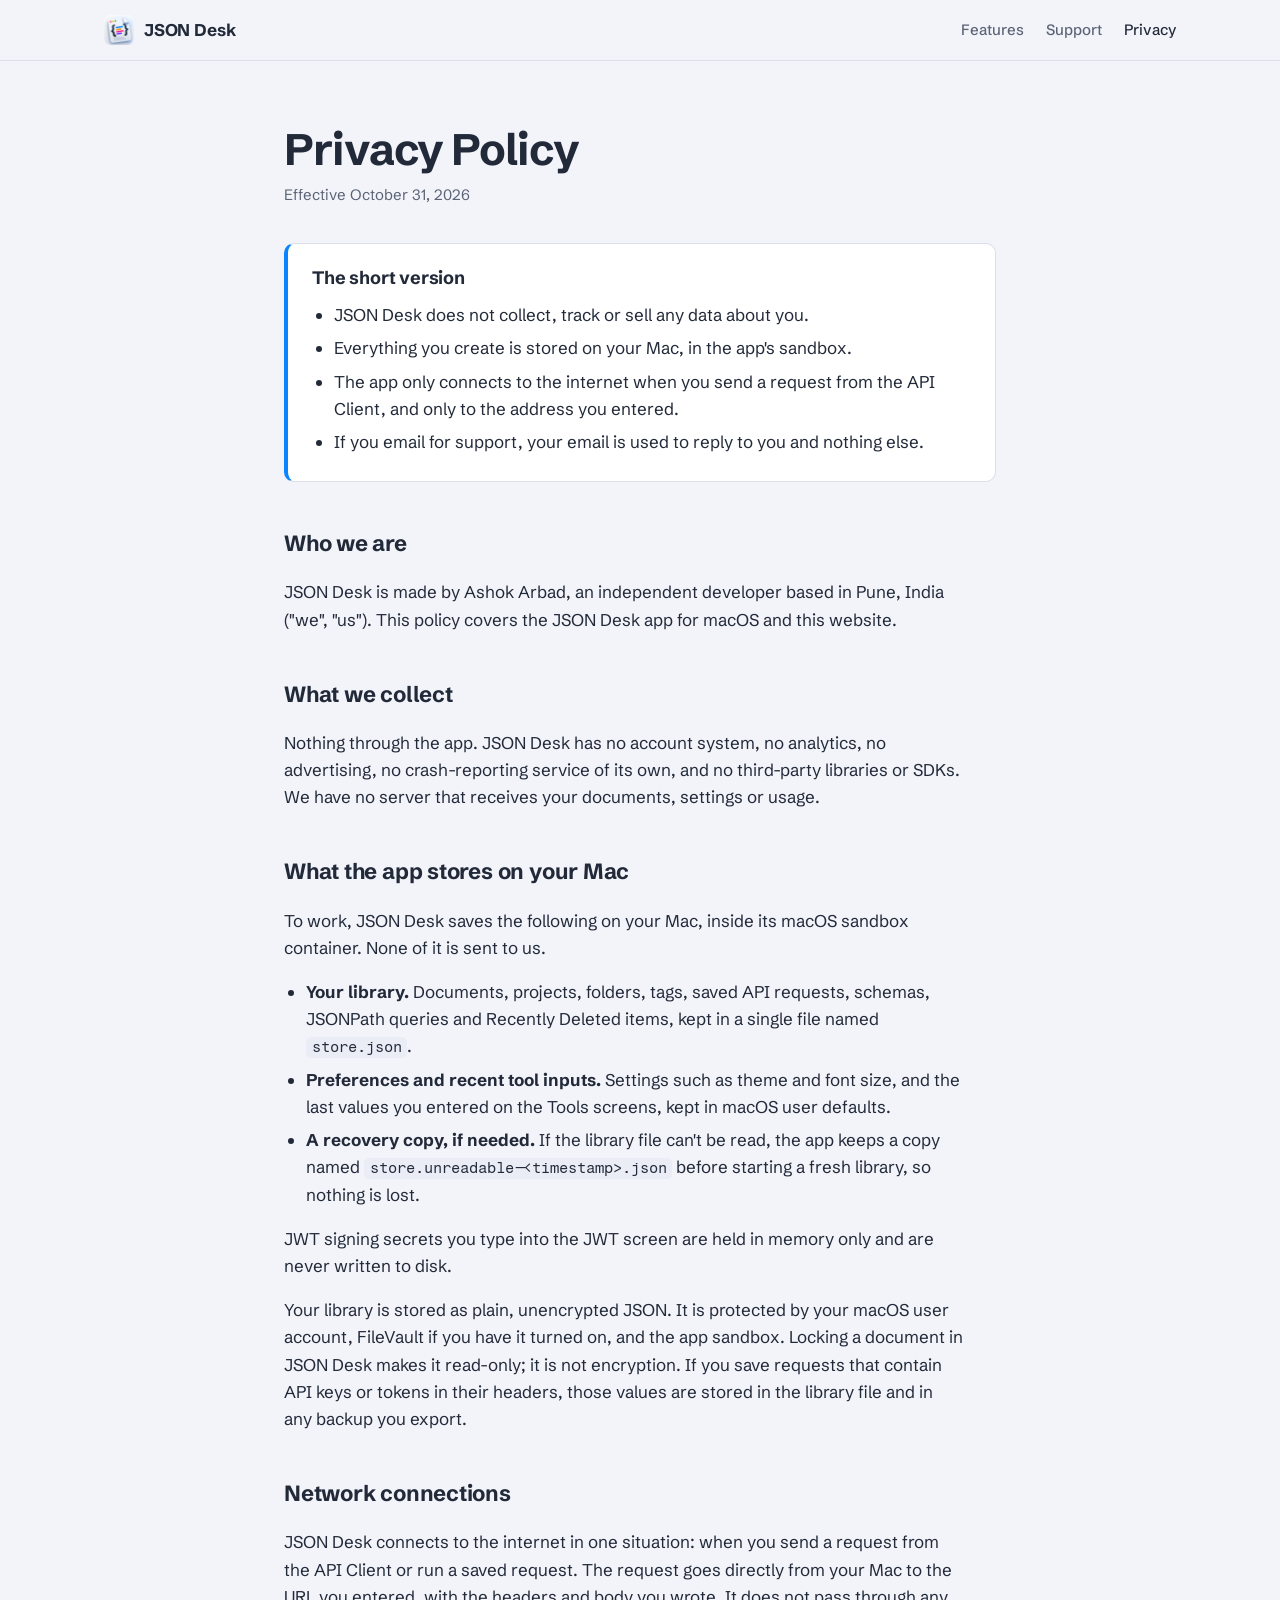
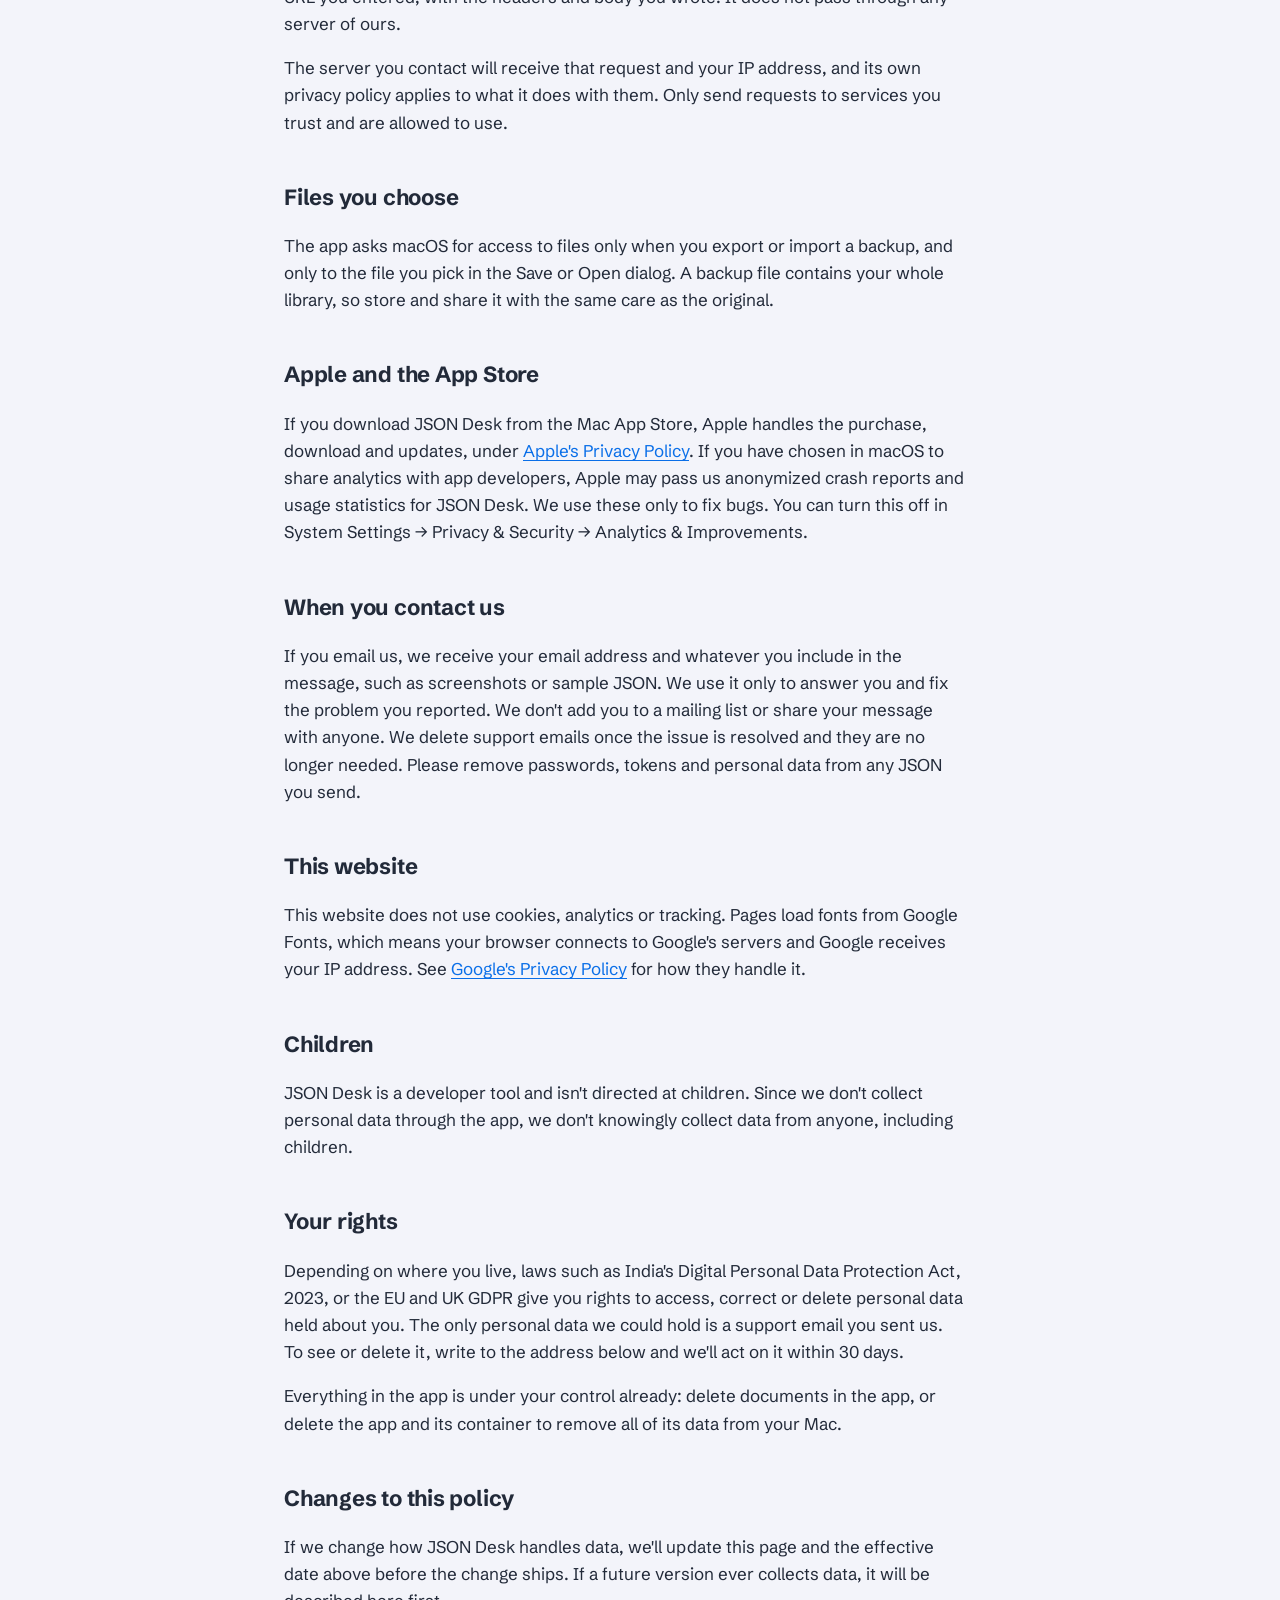
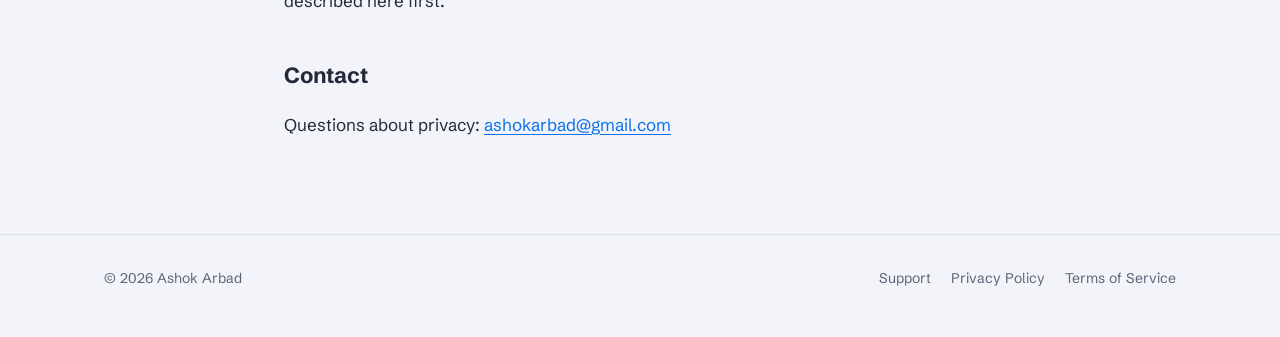
==== privacy-policy.html @ a44b6401 "urls updated" ====
<!doctype html>
<html lang="en">
<head>
  <meta charset="utf-8">
  <meta name="viewport" content="width=device-width, initial-scale=1">
  <title>Privacy Policy — JSON Desk</title>
  <meta name="description" content="How JSON Desk handles your data: no account, no analytics, everything stored locally on your Mac.">
  <link rel="canonical" href="https://ashokarbad.github.io/JSNDeskWeb/privacy-policy">
  <meta name="color-scheme" content="light dark">
  <link rel="icon" type="image/png" href="icon.png">
  <link rel="preconnect" href="https://fonts.googleapis.com">
  <link rel="preconnect" href="https://fonts.gstatic.com" crossorigin>
  <link href="https://fonts.googleapis.com/css2?family=Fragment+Mono&family=Schibsted+Grotesk:wght@400;500;600;700&display=swap" rel="stylesheet">
  <link rel="stylesheet" href="styles.css">
</head>
<body>
  <a class="skip" href="#main">Skip to content</a>

  <header class="site-header">
    <div class="wrap">
      <a class="brand" href="./"><img src="icon.png" alt="" width="30" height="30">JSON Desk</a>
      <nav class="site-nav" aria-label="Main">
        <a class="nav-optional" href="./#features">Features</a>
        <a href="support">Support</a>
        <a href="privacy-policy" aria-current="page">Privacy</a>
      </nav>
    </div>
  </header>

  <main id="main" class="doc">
    <div class="wrap">
      <h1>Privacy Policy</h1>
      <p class="meta">Effective October 31, 2026</p>

      <div class="summary">
        <h2>The short version</h2>
        <ul>
          <li>JSON Desk does not collect, track or sell any data about you.</li>
          <li>Everything you create is stored on your Mac, in the app's sandbox.</li>
          <li>The app only connects to the internet when you send a request from the API Client, and only to the address you entered.</li>
          <li>If you email for support, your email is used to reply to you and nothing else.</li>
        </ul>
      </div>

      <h2 id="who">Who we are</h2>
      <p>JSON Desk is made by Ashok Arbad, an independent developer based in Pune, India ("we", "us"). This policy covers the JSON Desk app for macOS and this website.</p>

      <h2 id="collect">What we collect</h2>
      <p>Nothing through the app. JSON Desk has no account system, no analytics, no advertising, no crash-reporting service of its own, and no third-party libraries or SDKs. We have no server that receives your documents, settings or usage.</p>

      <h2 id="local">What the app stores on your Mac</h2>
      <p>To work, JSON Desk saves the following on your Mac, inside its macOS sandbox container. None of it is sent to us.</p>
      <ul>
        <li><strong>Your library.</strong> Documents, projects, folders, tags, saved API requests, schemas, JSONPath queries and Recently Deleted items, kept in a single file named <code>store.json</code>.</li>
        <li><strong>Preferences and recent tool inputs.</strong> Settings such as theme and font size, and the last values you entered on the Tools screens, kept in macOS user defaults.</li>
        <li><strong>A recovery copy, if needed.</strong> If the library file can't be read, the app keeps a copy named <code>store.unreadable-&lt;timestamp&gt;.json</code> before starting a fresh library, so nothing is lost.</li>
      </ul>
      <p>JWT signing secrets you type into the JWT screen are held in memory only and are never written to disk.</p>
      <p>Your library is stored as plain, unencrypted JSON. It is protected by your macOS user account, FileVault if you have it turned on, and the app sandbox. Locking a document in JSON Desk makes it read-only; it is not encryption. If you save requests that contain API keys or tokens in their headers, those values are stored in the library file and in any backup you export.</p>

      <h2 id="network">Network connections</h2>
      <p>JSON Desk connects to the internet in one situation: when you send a request from the API Client or run a saved request. The request goes directly from your Mac to the URL you entered, with the headers and body you wrote. It does not pass through any server of ours.</p>
      <p>The server you contact will receive that request and your IP address, and its own privacy policy applies to what it does with them. Only send requests to services you trust and are allowed to use.</p>

      <h2 id="files">Files you choose</h2>
      <p>The app asks macOS for access to files only when you export or import a backup, and only to the file you pick in the Save or Open dialog. A backup file contains your whole library, so store and share it with the same care as the original.</p>

      <h2 id="apple">Apple and the App Store</h2>
      <p>If you download JSON Desk from the Mac App Store, Apple handles the purchase, download and updates, under <a href="https://www.apple.com/legal/privacy/">Apple's Privacy Policy</a>. If you have chosen in macOS to share analytics with app developers, Apple may pass us anonymized crash reports and usage statistics for JSON Desk. We use these only to fix bugs. You can turn this off in System Settings → Privacy &amp; Security → Analytics &amp; Improvements.</p>

      <h2 id="support">When you contact us</h2>
      <p>If you email us, we receive your email address and whatever you include in the message, such as screenshots or sample JSON. We use it only to answer you and fix the problem you reported. We don't add you to a mailing list or share your message with anyone. We delete support emails once the issue is resolved and they are no longer needed. Please remove passwords, tokens and personal data from any JSON you send.</p>

      <h2 id="website">This website</h2>
      <p>This website does not use cookies, analytics or tracking. Pages load fonts from Google Fonts, which means your browser connects to Google's servers and Google receives your IP address. See <a href="https://policies.google.com/privacy">Google's Privacy Policy</a> for how they handle it.</p>

      <h2 id="children">Children</h2>
      <p>JSON Desk is a developer tool and isn't directed at children. Since we don't collect personal data through the app, we don't knowingly collect data from anyone, including children.</p>

      <h2 id="rights">Your rights</h2>
      <p>Depending on where you live, laws such as India's Digital Personal Data Protection Act, 2023, or the EU and UK GDPR give you rights to access, correct or delete personal data held about you. The only personal data we could hold is a support email you sent us. To see or delete it, write to the address below and we'll act on it within 30 days.</p>
      <p>Everything in the app is under your control already: delete documents in the app, or delete the app and its container to remove all of its data from your Mac.</p>

      <h2 id="changes">Changes to this policy</h2>
      <p>If we change how JSON Desk handles data, we'll update this page and the effective date above before the change ships. If a future version ever collects data, it will be described here first.</p>

      <h2 id="contact">Contact</h2>
      <p>Questions about privacy: <a href="mailto:ashokarbad@gmail.com?subject=JSON%20Desk%20privacy">ashokarbad@gmail.com</a></p>
    </div>
  </main>

  <footer class="site-footer">
    <div class="wrap">
      <span>© 2026 Ashok Arbad</span>
      <nav aria-label="Footer">
        <a href="support">Support</a>
        <a href="privacy-policy">Privacy Policy</a>
        <a href="terms-of-service">Terms of Service</a>
      </nav>
    </div>
  </footer>
</body>
</html>
---- styles.css ----
/* JSON Desk — shared site styles
   Palette is lifted from the app icon: slate braces, cool lavender tile,
   and the four syntax bars (blue, orange, pink, purple). */

:root {
  --bg: #F3F4FA;
  --surface: #FFFFFF;
  --surface-2: #EAEDF6;
  --ink: #222A39;
  --muted: #5B6476;
  --line: #DADFEA;
  --accent: #0A6FE8;
  --accent-ink: #FFFFFF;
  --glow: rgba(56, 96, 230, 0.22);

  /* the icon's four bars */
  --bar-blue: #0A84FF;
  --bar-orange: #FF9F0A;
  --bar-pink: #FF2D78;
  --bar-purple: #8E3BF5;

  /* syntax colours, darkened for contrast on white */
  --c-key: #0A62CC;
  --c-str: #C81C5F;
  --c-num: #A65600;
  --c-lit: #6E2FD6;
  --c-punct: #6B7385;

  --font-text: "Schibsted Grotesk", system-ui, -apple-system, "Segoe UI", sans-serif;
  --font-code: "Fragment Mono", ui-monospace, "SF Mono", Menlo, monospace;

  --radius-window: 14px;
  --radius-control: 8px;
  --gutter: 24px;
  --max: 1120px;
}

@media (prefers-color-scheme: dark) {
  :root {
    --bg: #11141B;
    --surface: #191D27;
    --surface-2: #232837;
    --ink: #E7EAF2;
    --muted: #9BA4B6;
    --line: #2D3344;
    --accent: #4C9DFF;
    --accent-ink: #0B1020;
    --glow: rgba(76, 140, 255, 0.18);

    --c-key: #6CB2FF;
    --c-str: #FF7AAE;
    --c-num: #FFB547;
    --c-lit: #BC97FF;
    --c-punct: #8A93A6;
  }
}

*, *::before, *::after { box-sizing: border-box; }

html { -webkit-text-size-adjust: 100%; }

body {
  margin: 0;
  background: var(--bg);
  color: var(--ink);
  font-family: var(--font-text);
  font-size: 17px;
  line-height: 1.6;
  -webkit-font-smoothing: antialiased;
}

img { max-width: 100%; display: block; }

a { color: var(--accent); text-underline-offset: 3px; }
a:hover { text-decoration-thickness: 2px; }

:focus-visible {
  outline: 3px solid var(--accent);
  outline-offset: 3px;
  border-radius: 4px;
}

code, kbd {
  font-family: var(--font-code);
  font-size: 0.86em;
  background: var(--surface-2);
  border-radius: 5px;
  padding: 0.1em 0.38em;
  overflow-wrap: anywhere;
}

kbd { border: 1px solid var(--line); border-bottom-width: 2px; }

.skip {
  position: absolute; left: -999px; top: 8px;
  background: var(--surface); padding: 8px 12px; border-radius: 6px; z-index: 10;
}
.skip:focus { left: 8px; }

.wrap {
  max-width: var(--max);
  margin: 0 auto;
  padding: 0 var(--gutter);
}

/* ---------- header ---------- */

.site-header {
  border-bottom: 1px solid var(--line);
  background: color-mix(in srgb, var(--bg) 88%, transparent);
  backdrop-filter: saturate(160%) blur(12px);
  -webkit-backdrop-filter: saturate(160%) blur(12px);
  position: sticky; top: 0; z-index: 5;
}

.site-header .wrap {
  display: flex; align-items: center; justify-content: space-between;
  gap: 16px; min-height: 60px;
}

.brand {
  display: flex; align-items: center; gap: 10px;
  color: var(--ink); text-decoration: none;
  font-weight: 700; font-size: 17px; letter-spacing: -0.01em;
}
.brand img { width: 30px; height: 30px; }

.site-nav { display: flex; gap: 22px; flex-wrap: wrap; }
.site-nav a {
  color: var(--muted); text-decoration: none; font-size: 15px; font-weight: 500;
}
.site-nav a:hover, .site-nav a[aria-current="page"] { color: var(--ink); }

/* ---------- buttons ---------- */

.btn {
  display: inline-flex; align-items: center; justify-content: center; gap: 8px;
  min-height: 44px; padding: 0 20px;
  border-radius: var(--radius-control);
  font: 600 15px/1 var(--font-text);
  text-decoration: none;
  border: 1px solid transparent;
}
.btn-primary { background: var(--accent); color: var(--accent-ink); }
.btn-primary:hover { filter: brightness(1.08); }
.btn-quiet { color: var(--ink); border-color: var(--line); background: var(--surface); }
.btn-quiet:hover { border-color: var(--muted); }

/* ---------- footer ---------- */

.site-footer {
  border-top: 1px solid var(--line);
  margin-top: 96px;
  padding: 32px 0 48px;
  color: var(--muted);
  font-size: 14px;
}
.site-footer .wrap {
  display: flex; flex-wrap: wrap; gap: 16px 32px;
  justify-content: space-between; align-items: center;
}
.site-footer nav { display: flex; flex-wrap: wrap; gap: 20px; }
.site-footer a { color: var(--muted); text-decoration: none; }
.site-footer a:hover { color: var(--ink); }

/* ---------- home: hero ---------- */

.hero { padding: 72px 0 40px; }

.hero .wrap {
  display: grid; gap: 48px; align-items: center;
}
@media (min-width: 960px) {
  .hero .wrap { grid-template-columns: 0.9fr 1.1fr; }
}

.hero-icon { width: 88px; height: 88px; margin: 0 0 24px; }

.hero h1 {
  font-size: clamp(36px, 5.2vw, 56px);
  line-height: 1.05;
  letter-spacing: -0.03em;
  font-weight: 700;
  margin: 0 0 20px;
  max-width: 14ch;
}

.hero p.lede {
  font-size: 19px; color: var(--muted); margin: 0 0 32px; max-width: 42ch;
}

.hero-actions { display: flex; flex-wrap: wrap; gap: 12px; align-items: center; }
.hero-req { font-size: 14px; color: var(--muted); margin: 18px 0 0; }

/* ---------- home: app window mock ---------- */

.window {
  background: var(--surface);
  border-radius: var(--radius-window);
  box-shadow:
    0 0 0 1px var(--line),
    0 2px 6px rgba(20, 30, 60, 0.06),
    0 40px 80px -30px var(--glow);
  overflow: hidden;
  min-width: 0;
}

.window-bar {
  display: flex; align-items: center; gap: 14px;
  padding: 12px 14px;
  border-bottom: 1px solid var(--line);
  background: var(--surface-2);
}
.lights { display: flex; gap: 8px; flex: none; }
.lights span { width: 12px; height: 12px; border-radius: 50%; }
.lights span:nth-child(1) { background: #FF5F57; }
.lights span:nth-child(2) { background: #FEBC2E; }
.lights span:nth-child(3) { background: #28C840; }
.window-title { font-size: 13px; font-weight: 600; color: var(--muted); flex: 1; }

.segmented {
  display: inline-flex; padding: 2px; gap: 2px;
  background: var(--bg); border: 1px solid var(--line); border-radius: 7px;
}
.segmented button {
  font: 500 12px/1 var(--font-text);
  color: var(--muted); background: none; border: 0;
  padding: 6px 10px; border-radius: 5px; cursor: pointer;
}
.segmented button[aria-pressed="true"] {
  background: var(--surface); color: var(--ink);
  box-shadow: 0 1px 2px rgba(0,0,0,.12);
}

.window-body { display: grid; grid-template-columns: 1fr; }
@media (min-width: 560px) {
  .window-body { grid-template-columns: 148px 1fr; }
}

.mock-sidebar {
  display: none;
  padding: 14px 10px;
  border-right: 1px solid var(--line);
  font-size: 13px;
}
@media (min-width: 560px) { .mock-sidebar { display: block; } }
.mock-sidebar p { margin: 0 0 6px 8px; font-size: 11px; font-weight: 600; color: var(--muted); }
.mock-sidebar ul { list-style: none; margin: 0 0 14px; padding: 0; }
.mock-sidebar li { padding: 5px 8px; border-radius: 6px; color: var(--ink); }
.mock-sidebar li.on { background: color-mix(in srgb, var(--accent) 16%, transparent); font-weight: 600; }

.mock-editor { min-width: 0; display: flex; flex-direction: column; }

.code {
  margin: 0;
  padding: 18px 20px;
  font-family: var(--font-code);
  font-size: 13px;
  line-height: 1.7;
  color: var(--c-punct);
  min-height: 330px;
  white-space: pre-wrap;
  overflow-wrap: anywhere;
  counter-reset: ln;
}
.code .t-key { color: var(--c-key); }
.code .t-str { color: var(--c-str); }
.code .t-num { color: var(--c-num); }
.code .t-lit { color: var(--c-lit); }

.code .line { display: block; opacity: 1; transform: none; }
.code.is-animating .line {
  opacity: 0; transform: translateY(4px);
  animation: line-in 0.32s ease-out forwards;
}
@keyframes line-in { to { opacity: 1; transform: none; } }

.statusbar {
  display: flex; justify-content: space-between; gap: 12px;
  border-top: 1px solid var(--line);
  padding: 7px 14px;
  font-size: 12px; color: var(--muted);
}
.statusbar .ok::before {
  content: ""; display: inline-block; width: 7px; height: 7px; border-radius: 50%;
  background: #28C840; margin-right: 6px; vertical-align: 1px;
}

/* ---------- home: sections ---------- */

.section { padding: 72px 0 0; }

.section h2 {
  font-size: clamp(26px, 3.4vw, 34px);
  letter-spacing: -0.02em;
  line-height: 1.15;
  margin: 0 0 12px;
}
.section .intro { color: var(--muted); max-width: 56ch; margin: 0 0 40px; }

/* the sidebar groups, each keyed to one of the icon's bars */
.group {
  display: grid; gap: 16px 40px;
  padding: 28px 0;
  border-top: 1px solid var(--line);
}
@media (min-width: 820px) {
  .group { grid-template-columns: 220px 1fr; }
}

.group-name { display: flex; align-items: center; gap: 12px; margin: 0; font-size: 19px; }
.group-name::before {
  content: ""; width: 30px; height: 8px; border-radius: 99px; flex: none;
  background: var(--bar);
}
.group.workspace { --bar: var(--bar-blue); }
.group.library   { --bar: var(--bar-orange); }
.group.tools     { --bar: var(--bar-pink); }
.group.settings  { --bar: var(--bar-purple); }

.group dl {
  margin: 0; display: grid; gap: 18px 36px;
}
@media (min-width: 640px) { .group dl { grid-template-columns: 1fr 1fr; } }
.group dt { font-weight: 600; }
.group dd { margin: 2px 0 0; color: var(--muted); font-size: 16px; }

.local {
  display: grid; gap: 40px;
  background: var(--surface);
  border: 1px solid var(--line);
  border-radius: var(--radius-window);
  padding: 40px;
}
@media (min-width: 880px) { .local { grid-template-columns: 1fr 1fr; } }
@media (max-width: 520px) { .local { padding: 28px 20px; } }
.local h2 { margin-bottom: 16px; }
.local ul { margin: 0; padding: 0; list-style: none; display: grid; gap: 18px; }
.local li strong { display: block; }
.local li span { color: var(--muted); font-size: 16px; }

.shortcuts { display: flex; flex-wrap: wrap; gap: 12px 32px; color: var(--muted); font-size: 16px; }

/* ---------- document pages (legal, support) ---------- */

.doc { padding: 64px 0 0; }
.doc .wrap { max-width: 760px; }

.doc h1 {
  font-size: clamp(32px, 4.4vw, 44px);
  letter-spacing: -0.025em; line-height: 1.1;
  margin: 0 0 10px;
}
.doc .meta { color: var(--muted); font-size: 15px; margin: 0 0 36px; }

.doc h2 {
  font-size: 22px; letter-spacing: -0.01em;
  margin: 44px 0 10px; scroll-margin-top: 80px;
}
.doc h3 { font-size: 17px; margin: 24px 0 6px; }
.doc p, .doc li { max-width: 68ch; }
.doc ul { padding-left: 22px; }
.doc li { margin: 6px 0; }

.summary {
  background: var(--surface);
  border: 1px solid var(--line);
  border-left: 4px solid var(--bar-blue);
  border-radius: 10px;
  padding: 20px 24px;
  margin: 0 0 8px;
}
.summary h2 { margin: 0 0 8px; font-size: 18px; }
.summary ul { margin: 0; }

.toc { margin: 0 0 8px; padding: 0; list-style: none; display: flex; flex-wrap: wrap; gap: 8px 18px; font-size: 15px; }

/* support */
.contact {
  display: grid; gap: 24px;
  background: var(--surface);
  border: 1px solid var(--line);
  border-radius: var(--radius-window);
  padding: 28px;
  margin-bottom: 16px;
}
@media (min-width: 640px) { .contact { grid-template-columns: 1fr auto; align-items: center; } }
.contact h2 { margin: 0 0 6px; font-size: 20px; }
.contact p { margin: 0; color: var(--muted); }

details {
  border-bottom: 1px solid var(--line);
  padding: 4px 0;
}
details:first-of-type { border-top: 1px solid var(--line); }
summary {
  cursor: pointer; list-style: none;
  padding: 14px 32px 14px 0; position: relative;
  font-weight: 600;
}
summary::-webkit-details-marker { display: none; }
summary::after {
  content: "+"; position: absolute; right: 4px; top: 10px;
  font-size: 22px; font-weight: 400; color: var(--muted);
}
details[open] summary::after { content: "–"; }
details > div { padding: 0 0 16px; }
details > div p:first-child { margin-top: 0; }

@media (max-width: 600px) {
  :root { --gutter: 16px; }
  body { font-size: 16px; }
  .hero { padding-top: 44px; }
  .site-nav { gap: 14px; }
  .site-nav .nav-optional { display: none; }
}

@media (prefers-reduced-motion: reduce) {
  .code.is-animating .line { animation: none; opacity: 1; transform: none; }
}
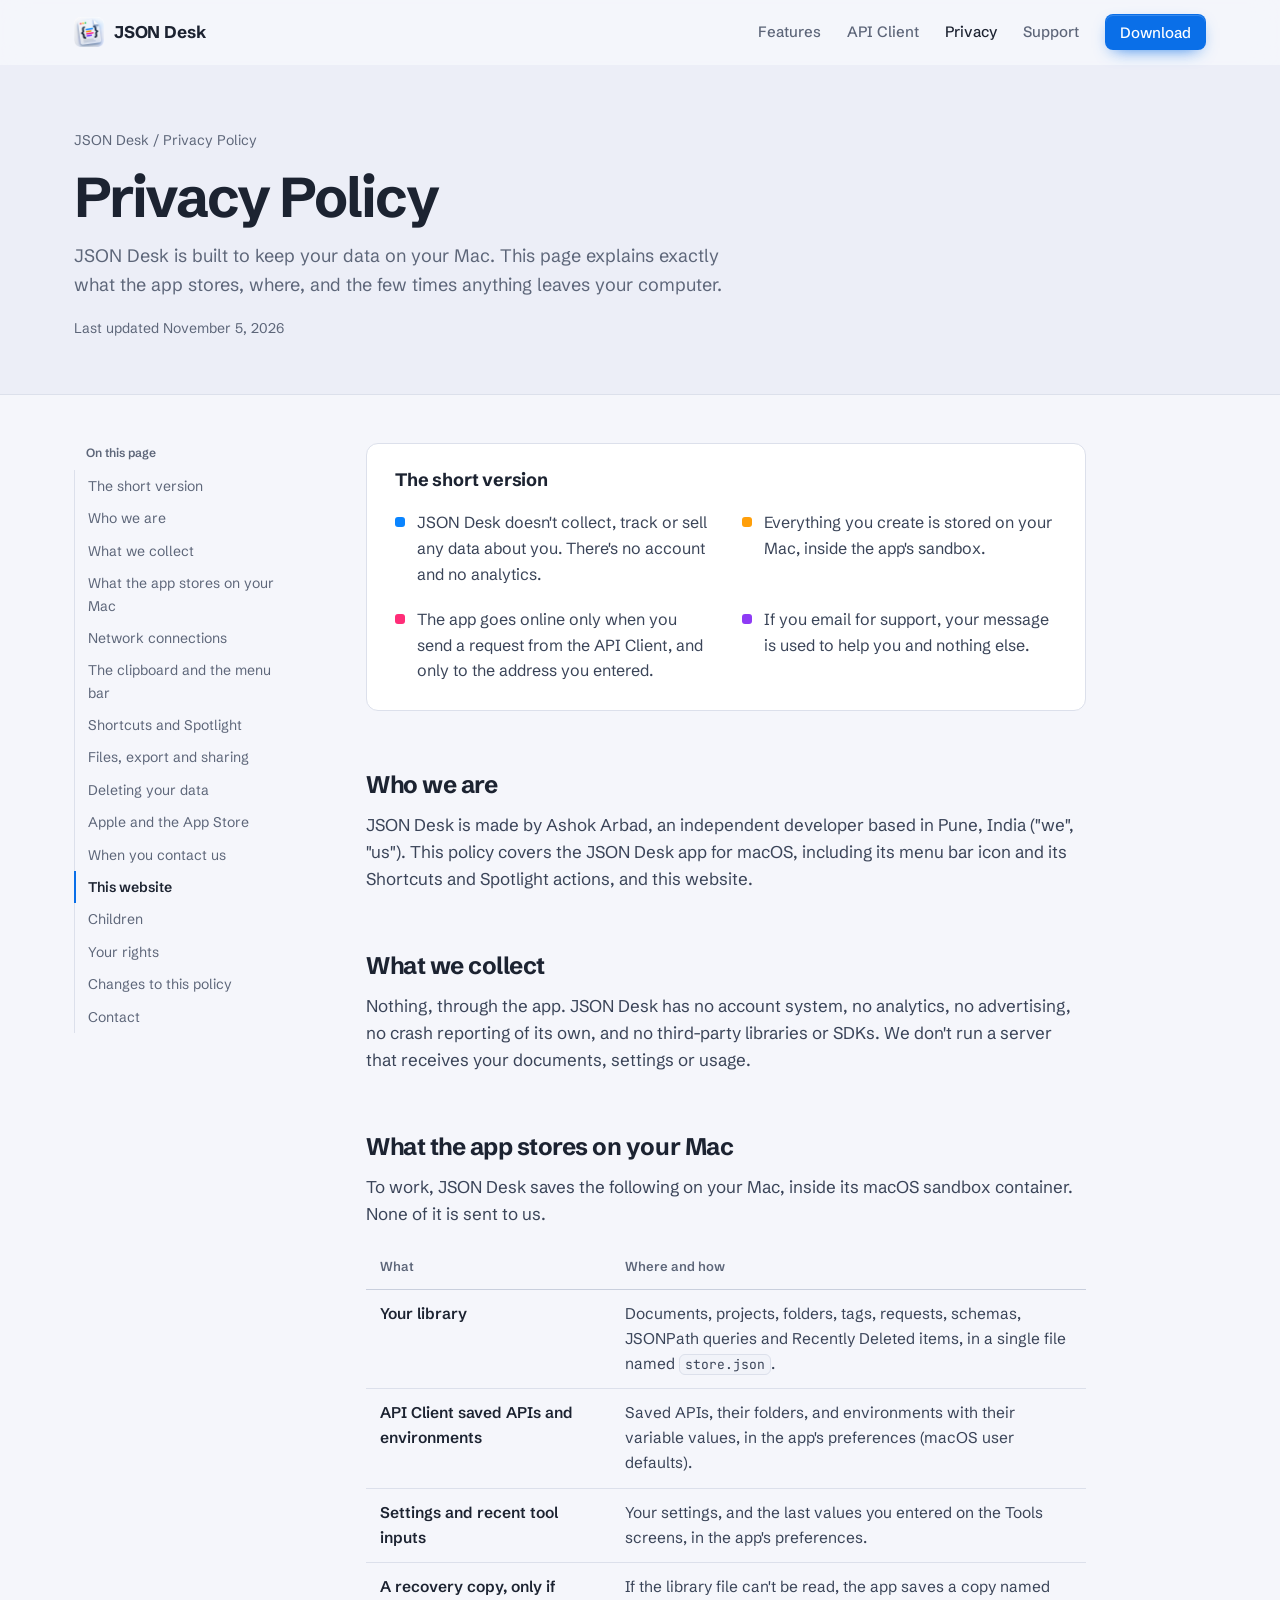
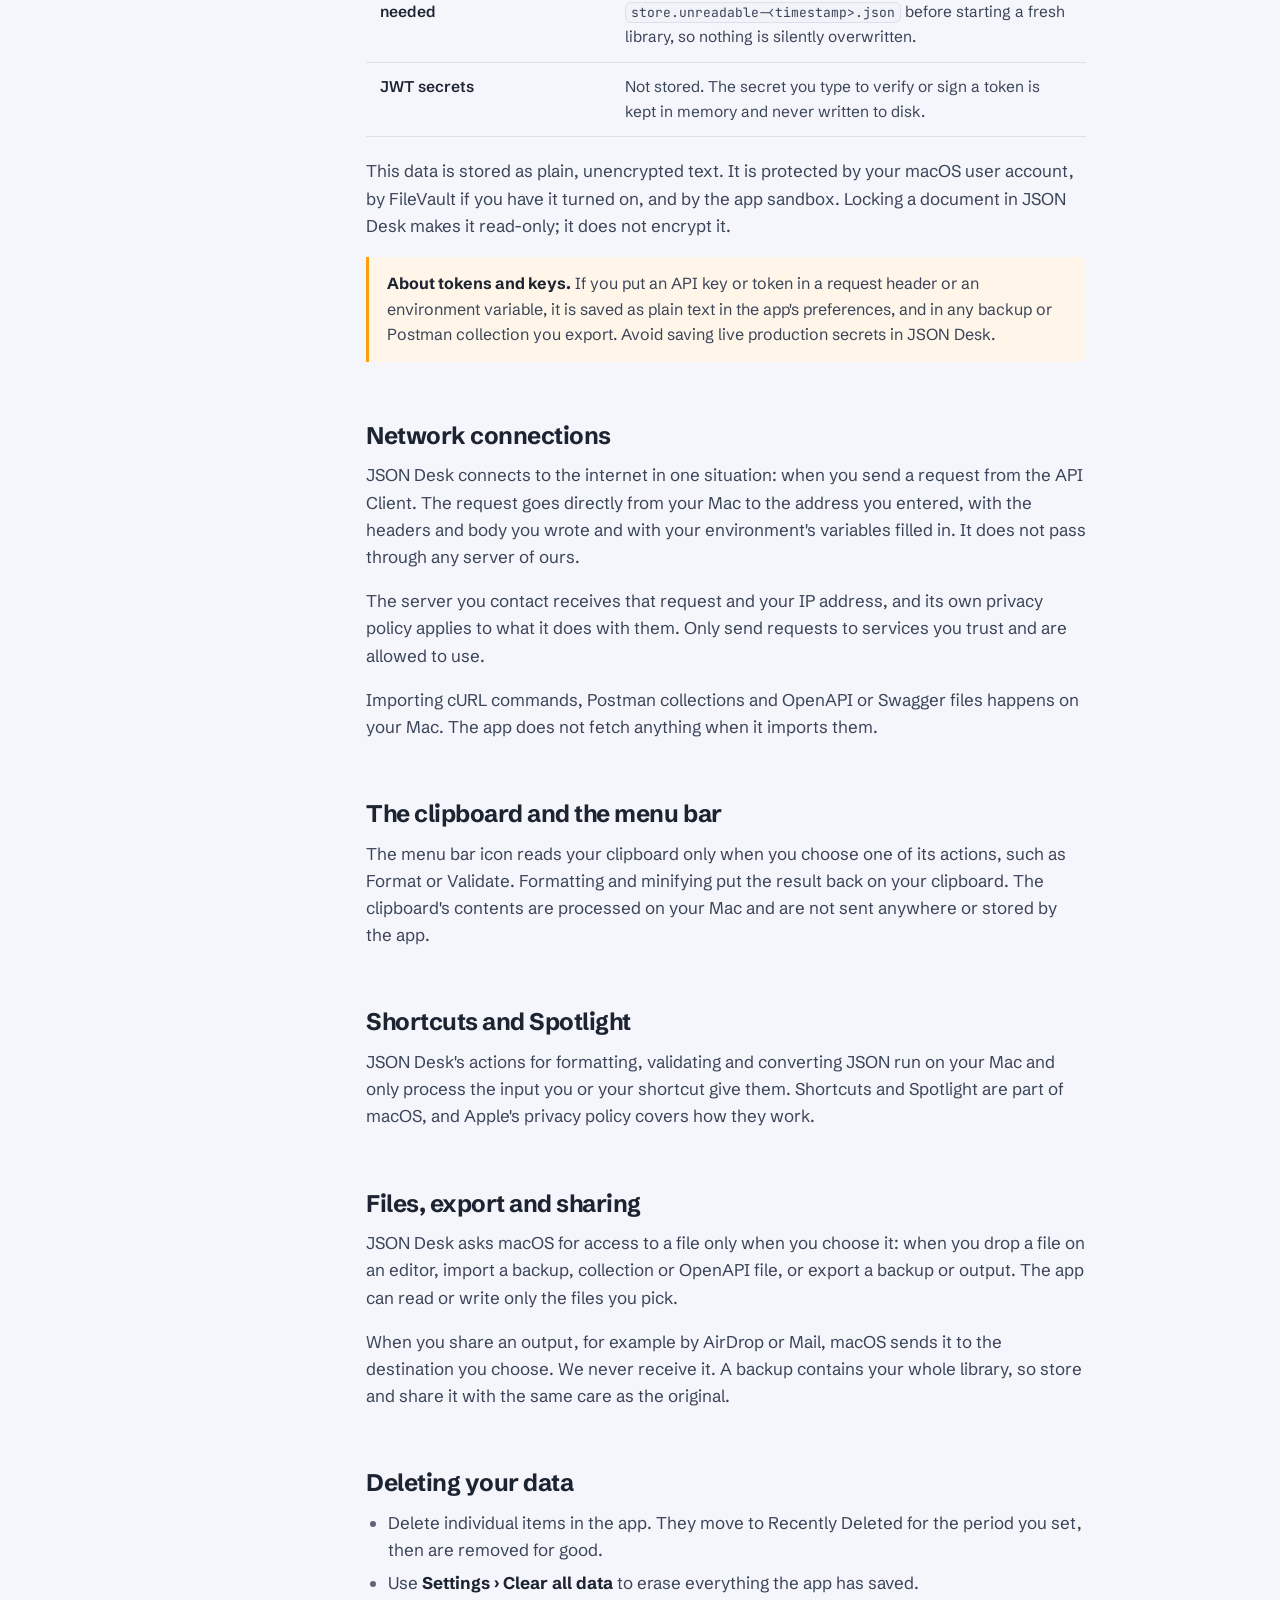
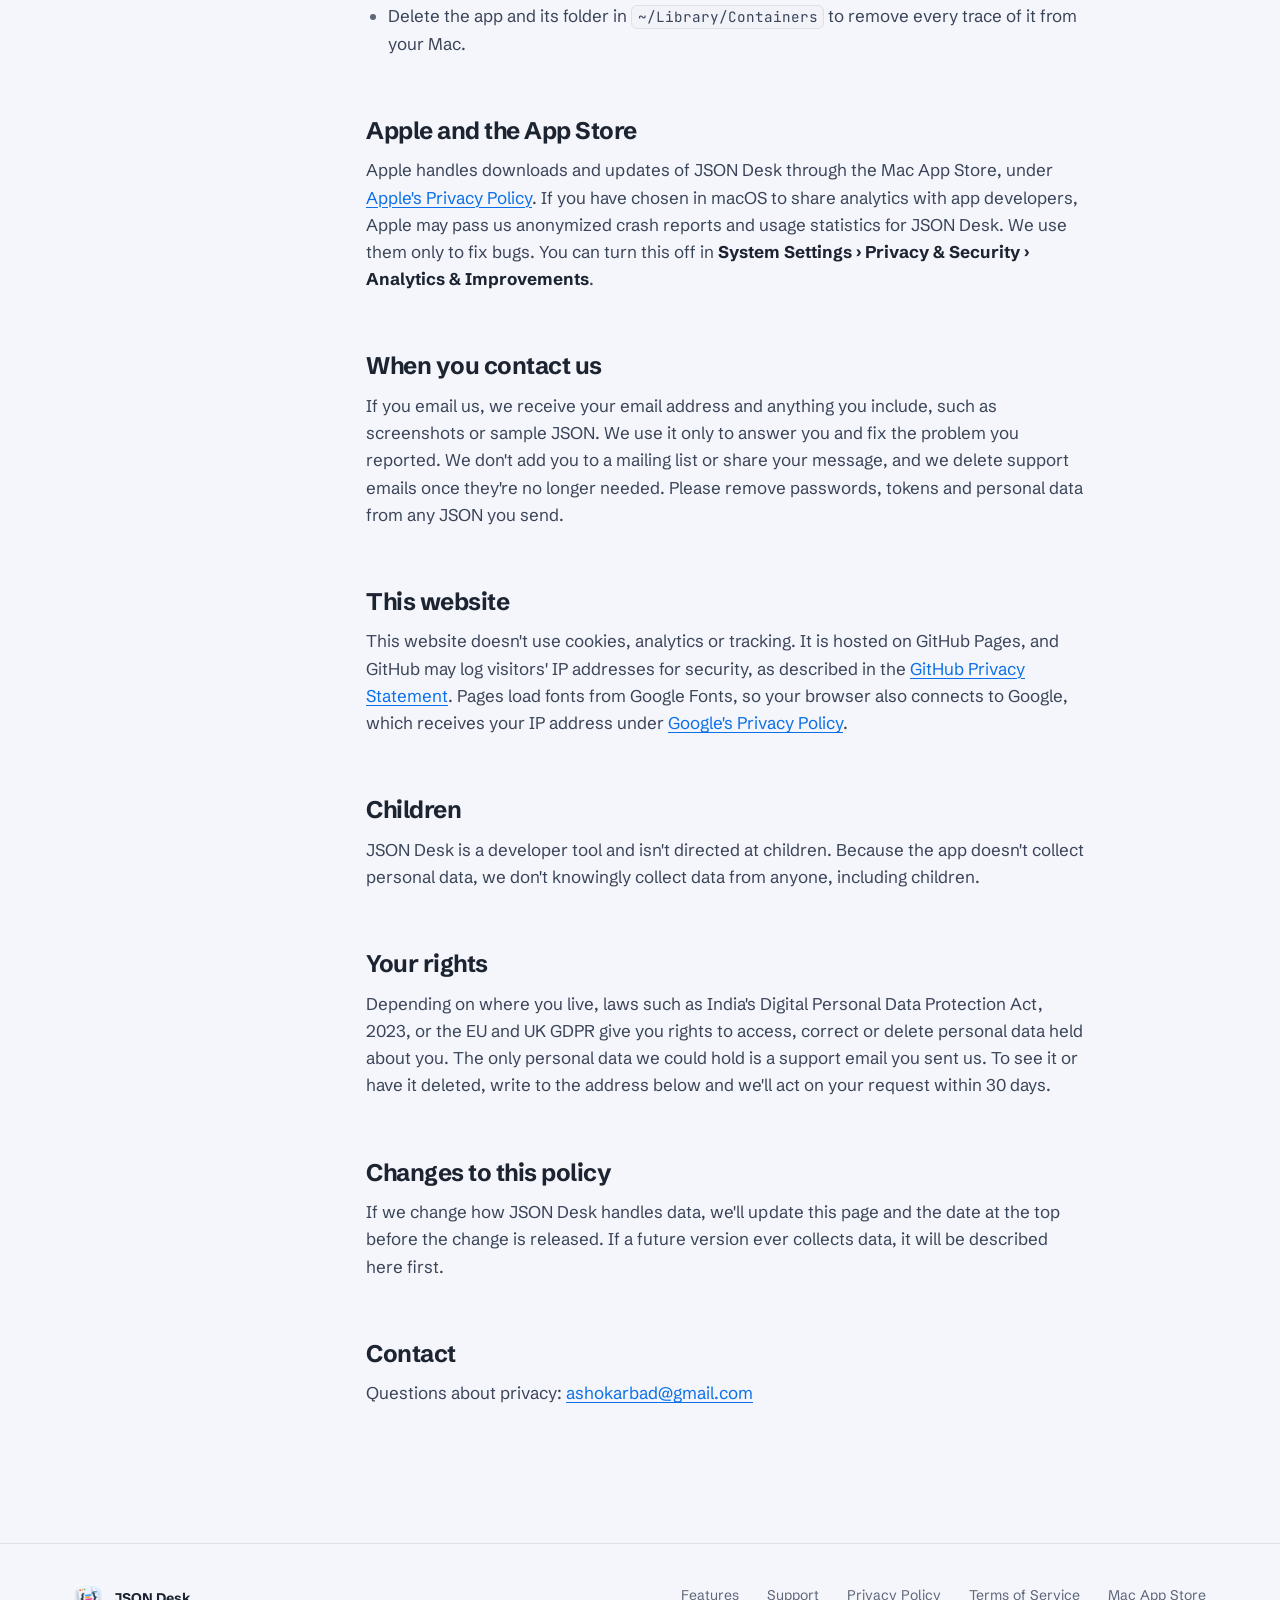
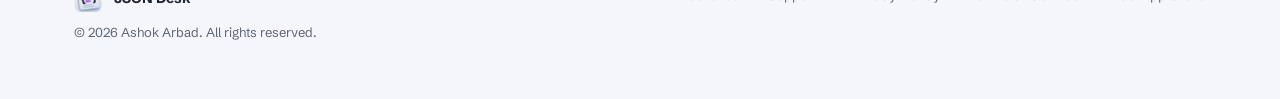
==== commit 62805602: "pages updated" ====
--- a/privacy-policy.html
+++ b/privacy-policy.html
@@ -3,14 +3,21 @@
 <head>
   <meta charset="utf-8">
   <meta name="viewport" content="width=device-width, initial-scale=1">
-  <title>Privacy Policy — JSON Desk</title>
-  <meta name="description" content="How JSON Desk handles your data: no account, no analytics, everything stored locally on your Mac.">
+  <title>Privacy Policy | JSON Desk</title>
+  <meta name="description" content="How JSON Desk handles your data. No account, no analytics, and everything you create stays on your Mac.">
   <link rel="canonical" href="https://ashokarbad.github.io/JSNDeskWeb/privacy-policy">
   <meta name="color-scheme" content="light dark">
+  <meta name="theme-color" content="#ECEEF7" media="(prefers-color-scheme: light)">
+  <meta name="theme-color" content="#121621" media="(prefers-color-scheme: dark)">
+  <meta property="og:title" content="Privacy Policy | JSON Desk">
+  <meta property="og:description" content="How JSON Desk handles your data. No account, no analytics, and everything you create stays on your Mac.">
+  <meta property="og:url" content="https://ashokarbad.github.io/JSNDeskWeb/privacy-policy">
+  <meta property="og:image" content="https://ashokarbad.github.io/JSNDeskWeb/icon.png">
   <link rel="icon" type="image/png" href="icon.png">
+  <link rel="apple-touch-icon" href="icon.png">
   <link rel="preconnect" href="https://fonts.googleapis.com">
   <link rel="preconnect" href="https://fonts.gstatic.com" crossorigin>
-  <link href="https://fonts.googleapis.com/css2?family=Fragment+Mono&family=Schibsted+Grotesk:wght@400;500;600;700&display=swap" rel="stylesheet">
+  <link href="https://fonts.googleapis.com/css2?family=JetBrains+Mono:wght@400;500;700&family=Schibsted+Grotesk:wght@400;500;600;700&display=swap" rel="stylesheet">
   <link rel="stylesheet" href="styles.css">
 </head>
 <body>
@@ -20,84 +27,141 @@
     <div class="wrap">
       <a class="brand" href="./"><img src="icon.png" alt="" width="30" height="30">JSON Desk</a>
       <nav class="site-nav" aria-label="Main">
-        <a class="nav-optional" href="./#features">Features</a>
+        <a class="nav-wide" href="./#features">Features</a>
+        <a class="nav-wide" href="./#api-client">API Client</a>
+        <a href="privacy-policy" aria-current="page">Privacy</a>
         <a href="support">Support</a>
-        <a href="privacy-policy" aria-current="page">Privacy</a>
+        <a class="btn btn-primary btn-sm nav-wide" href="https://apps.apple.com/app/id6827042635">Download</a>
       </nav>
     </div>
   </header>
 
-  <main id="main" class="doc">
-    <div class="wrap">
-      <h1>Privacy Policy</h1>
-      <p class="meta">Effective October 31, 2026</p>
+  <main id="main">
+    <div class="doc-hero">
+      <div class="wrap">
+        <p class="crumb"><a href="./">JSON Desk</a> / Privacy Policy</p>
+        <h1>Privacy Policy</h1>
+        <p class="lede">JSON Desk is built to keep your data on your Mac. This page explains exactly what the app stores, where, and the few times anything leaves your computer.</p>
+        <p class="meta">Last updated November 5, 2026</p>
+      </div>
+    </div>
 
-      <div class="summary">
-        <h2>The short version</h2>
-        <ul>
-          <li>JSON Desk does not collect, track or sell any data about you.</li>
-          <li>Everything you create is stored on your Mac, in the app's sandbox.</li>
-          <li>The app only connects to the internet when you send a request from the API Client, and only to the address you entered.</li>
-          <li>If you email for support, your email is used to reply to you and nothing else.</li>
-        </ul>
-      </div>
+    <div class="wrap doc-layout">
+      <nav class="toc" aria-label="On this page">
+        <p>On this page</p>
+        <ol>
+          <li><a href="#short">The short version</a></li>
+          <li><a href="#who">Who we are</a></li>
+          <li><a href="#collect">What we collect</a></li>
+          <li><a href="#on-your-mac">What the app stores on your Mac</a></li>
+          <li><a href="#network">Network connections</a></li>
+          <li><a href="#clipboard">The clipboard and the menu bar</a></li>
+          <li><a href="#shortcuts">Shortcuts and Spotlight</a></li>
+          <li><a href="#files">Files, export and sharing</a></li>
+          <li><a href="#deleting">Deleting your data</a></li>
+          <li><a href="#apple">Apple and the App Store</a></li>
+          <li><a href="#support">When you contact us</a></li>
+          <li><a href="#website">This website</a></li>
+          <li><a href="#children">Children</a></li>
+          <li><a href="#rights">Your rights</a></li>
+          <li><a href="#changes">Changes to this policy</a></li>
+          <li><a href="#contact">Contact</a></li>
+        </ol>
+      </nav>
+      <article class="prose">
+<section class="summary" aria-labelledby="short">
+  <h2 id="short">The short version</h2>
+  <div>JSON Desk doesn't collect, track or sell any data about you. There's no account and no analytics.</div>
+  <div>Everything you create is stored on your Mac, inside the app's sandbox.</div>
+  <div>The app goes online only when you send a request from the API Client, and only to the address you entered.</div>
+  <div>If you email for support, your message is used to help you and nothing else.</div>
+</section>
 
-      <h2 id="who">Who we are</h2>
-      <p>JSON Desk is made by Ashok Arbad, an independent developer based in Pune, India ("we", "us"). This policy covers the JSON Desk app for macOS and this website.</p>
+<h2 id="who">Who we are</h2>
+<p>JSON Desk is made by Ashok Arbad, an independent developer based in Pune, India ("we", "us"). This policy covers the JSON Desk app for macOS, including its menu bar icon and its Shortcuts and Spotlight actions, and this website.</p>
 
-      <h2 id="collect">What we collect</h2>
-      <p>Nothing through the app. JSON Desk has no account system, no analytics, no advertising, no crash-reporting service of its own, and no third-party libraries or SDKs. We have no server that receives your documents, settings or usage.</p>
+<h2 id="collect">What we collect</h2>
+<p>Nothing, through the app. JSON Desk has no account system, no analytics, no advertising, no crash reporting of its own, and no third-party libraries or SDKs. We don't run a server that receives your documents, settings or usage.</p>
 
-      <h2 id="local">What the app stores on your Mac</h2>
-      <p>To work, JSON Desk saves the following on your Mac, inside its macOS sandbox container. None of it is sent to us.</p>
-      <ul>
-        <li><strong>Your library.</strong> Documents, projects, folders, tags, saved API requests, schemas, JSONPath queries and Recently Deleted items, kept in a single file named <code>store.json</code>.</li>
-        <li><strong>Preferences and recent tool inputs.</strong> Settings such as theme and font size, and the last values you entered on the Tools screens, kept in macOS user defaults.</li>
-        <li><strong>A recovery copy, if needed.</strong> If the library file can't be read, the app keeps a copy named <code>store.unreadable-&lt;timestamp&gt;.json</code> before starting a fresh library, so nothing is lost.</li>
-      </ul>
-      <p>JWT signing secrets you type into the JWT screen are held in memory only and are never written to disk.</p>
-      <p>Your library is stored as plain, unencrypted JSON. It is protected by your macOS user account, FileVault if you have it turned on, and the app sandbox. Locking a document in JSON Desk makes it read-only; it is not encryption. If you save requests that contain API keys or tokens in their headers, those values are stored in the library file and in any backup you export.</p>
+<h2 id="on-your-mac">What the app stores on your Mac</h2>
+<p>To work, JSON Desk saves the following on your Mac, inside its macOS sandbox container. None of it is sent to us.</p>
+<table class="table">
+  <thead><tr><th>What</th><th>Where and how</th></tr></thead>
+  <tbody>
+    <tr><td>Your library</td><td>Documents, projects, folders, tags, requests, schemas, JSONPath queries and Recently Deleted items, in a single file named <code>store.json</code>.</td></tr>
+    <tr><td>API Client saved APIs and environments</td><td>Saved APIs, their folders, and environments with their variable values, in the app's preferences (macOS user defaults).</td></tr>
+    <tr><td>Settings and recent tool inputs</td><td>Your settings, and the last values you entered on the Tools screens, in the app's preferences.</td></tr>
+    <tr><td>A recovery copy, only if needed</td><td>If the library file can't be read, the app saves a copy named <code>store.unreadable-&lt;timestamp&gt;.json</code> before starting a fresh library, so nothing is silently overwritten.</td></tr>
+    <tr><td>JWT secrets</td><td>Not stored. The secret you type to verify or sign a token is kept in memory and never written to disk.</td></tr>
+  </tbody>
+</table>
+<p>This data is stored as plain, unencrypted text. It is protected by your macOS user account, by FileVault if you have it turned on, and by the app sandbox. Locking a document in JSON Desk makes it read-only; it does not encrypt it.</p>
+<div class="note">
+  <p><strong>About tokens and keys.</strong> If you put an API key or token in a request header or an environment variable, it is saved as plain text in the app's preferences, and in any backup or Postman collection you export. Avoid saving live production secrets in JSON Desk.</p>
+</div>
 
-      <h2 id="network">Network connections</h2>
-      <p>JSON Desk connects to the internet in one situation: when you send a request from the API Client or run a saved request. The request goes directly from your Mac to the URL you entered, with the headers and body you wrote. It does not pass through any server of ours.</p>
-      <p>The server you contact will receive that request and your IP address, and its own privacy policy applies to what it does with them. Only send requests to services you trust and are allowed to use.</p>
+<h2 id="network">Network connections</h2>
+<p>JSON Desk connects to the internet in one situation: when you send a request from the API Client. The request goes directly from your Mac to the address you entered, with the headers and body you wrote and with your environment's variables filled in. It does not pass through any server of ours.</p>
+<p>The server you contact receives that request and your IP address, and its own privacy policy applies to what it does with them. Only send requests to services you trust and are allowed to use.</p>
+<p>Importing cURL commands, Postman collections and OpenAPI or Swagger files happens on your Mac. The app does not fetch anything when it imports them.</p>
 
-      <h2 id="files">Files you choose</h2>
-      <p>The app asks macOS for access to files only when you export or import a backup, and only to the file you pick in the Save or Open dialog. A backup file contains your whole library, so store and share it with the same care as the original.</p>
+<h2 id="clipboard">The clipboard and the menu bar</h2>
+<p>The menu bar icon reads your clipboard only when you choose one of its actions, such as Format or Validate. Formatting and minifying put the result back on your clipboard. The clipboard's contents are processed on your Mac and are not sent anywhere or stored by the app.</p>
 
-      <h2 id="apple">Apple and the App Store</h2>
-      <p>If you download JSON Desk from the Mac App Store, Apple handles the purchase, download and updates, under <a href="https://www.apple.com/legal/privacy/">Apple's Privacy Policy</a>. If you have chosen in macOS to share analytics with app developers, Apple may pass us anonymized crash reports and usage statistics for JSON Desk. We use these only to fix bugs. You can turn this off in System Settings → Privacy &amp; Security → Analytics &amp; Improvements.</p>
+<h2 id="shortcuts">Shortcuts and Spotlight</h2>
+<p>JSON Desk's actions for formatting, validating and converting JSON run on your Mac and only process the input you or your shortcut give them. Shortcuts and Spotlight are part of macOS, and Apple's privacy policy covers how they work.</p>
 
-      <h2 id="support">When you contact us</h2>
-      <p>If you email us, we receive your email address and whatever you include in the message, such as screenshots or sample JSON. We use it only to answer you and fix the problem you reported. We don't add you to a mailing list or share your message with anyone. We delete support emails once the issue is resolved and they are no longer needed. Please remove passwords, tokens and personal data from any JSON you send.</p>
+<h2 id="files">Files, export and sharing</h2>
+<p>JSON Desk asks macOS for access to a file only when you choose it: when you drop a file on an editor, import a backup, collection or OpenAPI file, or export a backup or output. The app can read or write only the files you pick.</p>
+<p>When you share an output, for example by AirDrop or Mail, macOS sends it to the destination you choose. We never receive it. A backup contains your whole library, so store and share it with the same care as the original.</p>
 
-      <h2 id="website">This website</h2>
-      <p>This website does not use cookies, analytics or tracking. Pages load fonts from Google Fonts, which means your browser connects to Google's servers and Google receives your IP address. See <a href="https://policies.google.com/privacy">Google's Privacy Policy</a> for how they handle it.</p>
+<h2 id="deleting">Deleting your data</h2>
+<ul>
+  <li>Delete individual items in the app. They move to Recently Deleted for the period you set, then are removed for good.</li>
+  <li>Use <strong>Settings › Clear all data</strong> to erase everything the app has saved.</li>
+  <li>Delete the app and its folder in <code>~/Library/Containers</code> to remove every trace of it from your Mac.</li>
+</ul>
 
-      <h2 id="children">Children</h2>
-      <p>JSON Desk is a developer tool and isn't directed at children. Since we don't collect personal data through the app, we don't knowingly collect data from anyone, including children.</p>
+<h2 id="apple">Apple and the App Store</h2>
+<p>Apple handles downloads and updates of JSON Desk through the Mac App Store, under <a href="https://www.apple.com/legal/privacy/">Apple's Privacy Policy</a>. If you have chosen in macOS to share analytics with app developers, Apple may pass us anonymized crash reports and usage statistics for JSON Desk. We use them only to fix bugs. You can turn this off in <strong>System Settings › Privacy &amp; Security › Analytics &amp; Improvements</strong>.</p>
 
-      <h2 id="rights">Your rights</h2>
-      <p>Depending on where you live, laws such as India's Digital Personal Data Protection Act, 2023, or the EU and UK GDPR give you rights to access, correct or delete personal data held about you. The only personal data we could hold is a support email you sent us. To see or delete it, write to the address below and we'll act on it within 30 days.</p>
-      <p>Everything in the app is under your control already: delete documents in the app, or delete the app and its container to remove all of its data from your Mac.</p>
+<h2 id="support">When you contact us</h2>
+<p>If you email us, we receive your email address and anything you include, such as screenshots or sample JSON. We use it only to answer you and fix the problem you reported. We don't add you to a mailing list or share your message, and we delete support emails once they're no longer needed. Please remove passwords, tokens and personal data from any JSON you send.</p>
 
-      <h2 id="changes">Changes to this policy</h2>
-      <p>If we change how JSON Desk handles data, we'll update this page and the effective date above before the change ships. If a future version ever collects data, it will be described here first.</p>
+<h2 id="website">This website</h2>
+<p>This website doesn't use cookies, analytics or tracking. It is hosted on GitHub Pages, and GitHub may log visitors' IP addresses for security, as described in the <a href="https://docs.github.com/en/site-policy/privacy-policies/github-general-privacy-statement">GitHub Privacy Statement</a>. Pages load fonts from Google Fonts, so your browser also connects to Google, which receives your IP address under <a href="https://policies.google.com/privacy">Google's Privacy Policy</a>.</p>
 
-      <h2 id="contact">Contact</h2>
-      <p>Questions about privacy: <a href="mailto:ashokarbad@gmail.com?subject=JSON%20Desk%20privacy">ashokarbad@gmail.com</a></p>
+<h2 id="children">Children</h2>
+<p>JSON Desk is a developer tool and isn't directed at children. Because the app doesn't collect personal data, we don't knowingly collect data from anyone, including children.</p>
+
+<h2 id="rights">Your rights</h2>
+<p>Depending on where you live, laws such as India's Digital Personal Data Protection Act, 2023, or the EU and UK GDPR give you rights to access, correct or delete personal data held about you. The only personal data we could hold is a support email you sent us. To see it or have it deleted, write to the address below and we'll act on your request within 30 days.</p>
+
+<h2 id="changes">Changes to this policy</h2>
+<p>If we change how JSON Desk handles data, we'll update this page and the date at the top before the change is released. If a future version ever collects data, it will be described here first.</p>
+
+<h2 id="contact">Contact</h2>
+<p>Questions about privacy: <a href="mailto:ashokarbad@gmail.com?subject=JSON%20Desk%20privacy">ashokarbad@gmail.com</a></p>
+      </article>
     </div>
   </main>
 
   <footer class="site-footer">
     <div class="wrap">
-      <span>© 2026 Ashok Arbad</span>
-      <nav aria-label="Footer">
+      <div>
+        <div class="footer-brand"><img src="icon.png" alt="" width="28" height="28">JSON Desk</div>
+        <small>© 2026 Ashok Arbad. All rights reserved.</small>
+      </div>
+      <nav class="footer-links" aria-label="Footer">
+        <a href="./#features">Features</a>
         <a href="support">Support</a>
         <a href="privacy-policy">Privacy Policy</a>
         <a href="terms-of-service">Terms of Service</a>
+        <a href="https://apps.apple.com/app/id6827042635">Mac App Store</a>
       </nav>
     </div>
   </footer>
+
+  <script src="site.js"></script>
 </body>
 </html>
--- a/styles.css
+++ b/styles.css
@@ -1,420 +1,709 @@
-/* JSON Desk — shared site styles
-   Palette is lifted from the app icon: slate braces, cool lavender tile,
-   and the four syntax bars (blue, orange, pink, purple). */
+/* JSON Desk website
+   Colours come from the app icon: the slate braces, the cool lavender tile,
+   and the four syntax bars, which also mark the four sidebar groups. */
 
 :root {
-  --bg: #F3F4FA;
+  --bg: #F5F6FB;
+  --bg-alt: #ECEEF7;
   --surface: #FFFFFF;
-  --surface-2: #EAEDF6;
-  --ink: #222A39;
-  --muted: #5B6476;
-  --line: #DADFEA;
+  --surface-2: #F1F3F9;
+  --ink: #1C2331;
+  --ink-2: #3A4458;
+  --muted: #5D6679;
+  --line: #DCE0EB;
+  --line-strong: #C9CFDD;
+  --slate: #253043;
   --accent: #0A6FE8;
   --accent-ink: #FFFFFF;
-  --glow: rgba(56, 96, 230, 0.22);
-
-  /* the icon's four bars */
-  --bar-blue: #0A84FF;
-  --bar-orange: #FF9F0A;
-  --bar-pink: #FF2D78;
-  --bar-purple: #8E3BF5;
-
-  /* syntax colours, darkened for contrast on white */
-  --c-key: #0A62CC;
-  --c-str: #C81C5F;
-  --c-num: #A65600;
-  --c-lit: #6E2FD6;
-  --c-punct: #6B7385;
-
-  --font-text: "Schibsted Grotesk", system-ui, -apple-system, "Segoe UI", sans-serif;
-  --font-code: "Fragment Mono", ui-monospace, "SF Mono", Menlo, monospace;
-
-  --radius-window: 14px;
-  --radius-control: 8px;
+  --accent-soft: rgba(10, 111, 232, 0.12);
+  --glow: rgba(64, 98, 226, 0.20);
+
+  --blue: #0A84FF;
+  --orange: #FF9F0A;
+  --pink: #FF2D78;
+  --purple: #8E3BF5;
+
+  /* syntax, tuned for contrast on white */
+  --c-key: #0A5FC4;
+  --c-str: #C21A5A;
+  --c-num: #A35200;
+  --c-kw: #6B2BD1;
+  --c-type: #0E7C6B;
+  --c-punct: #6A7284;
+  --c-comment: #8A92A3;
+
+  --font: "Schibsted Grotesk", system-ui, -apple-system, "Segoe UI", sans-serif;
+  --mono: "JetBrains Mono", ui-monospace, "SF Mono", Menlo, Consolas, monospace;
+
+  --r-window: 14px;
+  --r-panel: 12px;
+  --r-control: 8px;
   --gutter: 24px;
-  --max: 1120px;
+  --max: 1180px;
+  --header-h: 64px;
 }
 
 @media (prefers-color-scheme: dark) {
   :root {
-    --bg: #11141B;
-    --surface: #191D27;
-    --surface-2: #232837;
-    --ink: #E7EAF2;
-    --muted: #9BA4B6;
-    --line: #2D3344;
+    --bg: #0E1118;
+    --bg-alt: #121621;
+    --surface: #171B26;
+    --surface-2: #1E2330;
+    --ink: #E9ECF4;
+    --ink-2: #C7CDDA;
+    --muted: #98A1B4;
+    --line: #283041;
+    --line-strong: #364056;
+    --slate: #1B2232;
     --accent: #4C9DFF;
-    --accent-ink: #0B1020;
-    --glow: rgba(76, 140, 255, 0.18);
-
-    --c-key: #6CB2FF;
-    --c-str: #FF7AAE;
-    --c-num: #FFB547;
-    --c-lit: #BC97FF;
-    --c-punct: #8A93A6;
+    --accent-ink: #08101F;
+    --accent-soft: rgba(76, 157, 255, 0.16);
+    --glow: rgba(76, 140, 255, 0.16);
+
+    --c-key: #74B6FF;
+    --c-str: #FF80B2;
+    --c-num: #FFB84D;
+    --c-kw: #C2A0FF;
+    --c-type: #5FD6C0;
+    --c-punct: #8B94A8;
+    --c-comment: #6E778B;
   }
 }
 
+/* ---------- base ---------- */
+
 *, *::before, *::after { box-sizing: border-box; }
-
-html { -webkit-text-size-adjust: 100%; }
+html { -webkit-text-size-adjust: 100%; scroll-padding-top: calc(var(--header-h) + 16px); }
+@media (prefers-reduced-motion: no-preference) { html { scroll-behavior: smooth; } }
 
 body {
   margin: 0;
   background: var(--bg);
   color: var(--ink);
-  font-family: var(--font-text);
+  font-family: var(--font);
   font-size: 17px;
   line-height: 1.6;
   -webkit-font-smoothing: antialiased;
-}
-
-img { max-width: 100%; display: block; }
-
-a { color: var(--accent); text-underline-offset: 3px; }
+  text-rendering: optimizeLegibility;
+}
+
+img, svg { display: block; max-width: 100%; }
+a { color: var(--accent); text-underline-offset: 3px; text-decoration-thickness: 1px; }
 a:hover { text-decoration-thickness: 2px; }
-
-:focus-visible {
-  outline: 3px solid var(--accent);
-  outline-offset: 3px;
-  border-radius: 4px;
-}
+p { margin: 0 0 1em; }
+h1, h2, h3, h4 { text-wrap: balance; margin: 0; line-height: 1.15; letter-spacing: -0.02em; font-weight: 700; }
+
+:focus-visible { outline: 3px solid var(--accent); outline-offset: 3px; border-radius: 6px; }
 
 code, kbd {
-  font-family: var(--font-code);
-  font-size: 0.86em;
+  font-family: var(--mono);
+  font-size: 0.84em;
   background: var(--surface-2);
-  border-radius: 5px;
-  padding: 0.1em 0.38em;
+  border: 1px solid var(--line);
+  border-radius: 6px;
+  padding: 0.08em 0.4em;
   overflow-wrap: anywhere;
 }
-
-kbd { border: 1px solid var(--line); border-bottom-width: 2px; }
+kbd { border-bottom-width: 2px; font-weight: 500; }
 
 .skip {
-  position: absolute; left: -999px; top: 8px;
-  background: var(--surface); padding: 8px 12px; border-radius: 6px; z-index: 10;
-}
-.skip:focus { left: 8px; }
-
-.wrap {
-  max-width: var(--max);
-  margin: 0 auto;
-  padding: 0 var(--gutter);
+  position: absolute; left: -999px; top: 10px; z-index: 50;
+  background: var(--surface); color: var(--ink);
+  padding: 10px 14px; border-radius: 8px; box-shadow: 0 4px 16px rgba(0,0,0,.15);
+}
+.skip:focus { left: 10px; }
+
+.wrap { max-width: var(--max); margin: 0 auto; padding: 0 var(--gutter); }
+
+.visually-hidden {
+  position: absolute !important; width: 1px; height: 1px; overflow: hidden;
+  clip: rect(0 0 0 0); white-space: nowrap;
 }
 
 /* ---------- header ---------- */
 
 .site-header {
-  border-bottom: 1px solid var(--line);
-  background: color-mix(in srgb, var(--bg) 88%, transparent);
-  backdrop-filter: saturate(160%) blur(12px);
-  -webkit-backdrop-filter: saturate(160%) blur(12px);
-  position: sticky; top: 0; z-index: 5;
-}
-
+  position: sticky; top: 0; z-index: 20;
+  background: color-mix(in srgb, var(--bg) 82%, transparent);
+  backdrop-filter: saturate(170%) blur(14px);
+  -webkit-backdrop-filter: saturate(170%) blur(14px);
+  border-bottom: 1px solid transparent;
+  transition: border-color .2s;
+}
+.site-header.is-scrolled { border-bottom-color: var(--line); }
 .site-header .wrap {
-  display: flex; align-items: center; justify-content: space-between;
-  gap: 16px; min-height: 60px;
+  display: flex; align-items: center; gap: 24px; min-height: var(--header-h);
 }
 
 .brand {
-  display: flex; align-items: center; gap: 10px;
+  display: inline-flex; align-items: center; gap: 10px;
   color: var(--ink); text-decoration: none;
   font-weight: 700; font-size: 17px; letter-spacing: -0.01em;
+  margin-right: auto;
 }
 .brand img { width: 30px; height: 30px; }
 
-.site-nav { display: flex; gap: 22px; flex-wrap: wrap; }
-.site-nav a {
-  color: var(--muted); text-decoration: none; font-size: 15px; font-weight: 500;
-}
+.site-nav { display: flex; align-items: center; gap: 26px; }
+.site-nav a { color: var(--muted); text-decoration: none; font-size: 15px; font-weight: 500; }
 .site-nav a:hover, .site-nav a[aria-current="page"] { color: var(--ink); }
+.site-nav a.btn-primary, .site-nav a.btn-primary:hover { color: var(--accent-ink); }
 
 /* ---------- buttons ---------- */
 
 .btn {
-  display: inline-flex; align-items: center; justify-content: center; gap: 8px;
-  min-height: 44px; padding: 0 20px;
-  border-radius: var(--radius-control);
-  font: 600 15px/1 var(--font-text);
-  text-decoration: none;
+  display: inline-flex; align-items: center; justify-content: center; gap: 10px;
+  min-height: 46px; padding: 0 22px;
+  border-radius: var(--r-control);
+  font: 600 15px/1 var(--font);
+  text-decoration: none; white-space: nowrap;
   border: 1px solid transparent;
-}
-.btn-primary { background: var(--accent); color: var(--accent-ink); }
-.btn-primary:hover { filter: brightness(1.08); }
-.btn-quiet { color: var(--ink); border-color: var(--line); background: var(--surface); }
+  cursor: pointer;
+}
+.btn-primary { background: var(--accent); color: var(--accent-ink); box-shadow: 0 1px 0 rgba(255,255,255,.18) inset, 0 6px 18px -8px var(--accent); }
+.btn-primary:hover { filter: brightness(1.07); }
+.btn-quiet { background: var(--surface); color: var(--ink); border-color: var(--line-strong); }
 .btn-quiet:hover { border-color: var(--muted); }
-
-/* ---------- footer ---------- */
-
-.site-footer {
-  border-top: 1px solid var(--line);
-  margin-top: 96px;
-  padding: 32px 0 48px;
+.btn-sm { min-height: 36px; padding: 0 14px; font-size: 14px; }
+.btn svg { width: 18px; height: 18px; flex: none; }
+
+/* ---------- hero ---------- */
+
+.hero { padding: 72px 0 0; text-align: center; overflow-x: clip; }
+.hero-icon { width: 96px; height: 96px; margin: 0 auto 28px; filter: drop-shadow(0 14px 24px var(--glow)); }
+.hero h1 {
+  font-size: clamp(40px, 6.4vw, 72px);
+  line-height: 1.02;
+  letter-spacing: -0.035em;
+  max-width: 20ch;
+  margin: 0 auto 22px;
+  text-wrap: balance;
+}
+.hero .lede {
+  font-size: clamp(18px, 2vw, 20px);
   color: var(--muted);
-  font-size: 14px;
-}
-.site-footer .wrap {
-  display: flex; flex-wrap: wrap; gap: 16px 32px;
-  justify-content: space-between; align-items: center;
-}
-.site-footer nav { display: flex; flex-wrap: wrap; gap: 20px; }
-.site-footer a { color: var(--muted); text-decoration: none; }
-.site-footer a:hover { color: var(--ink); }
-
-/* ---------- home: hero ---------- */
-
-.hero { padding: 72px 0 40px; }
-
-.hero .wrap {
-  display: grid; gap: 48px; align-items: center;
-}
-@media (min-width: 960px) {
-  .hero .wrap { grid-template-columns: 0.9fr 1.1fr; }
-}
-
-.hero-icon { width: 88px; height: 88px; margin: 0 0 24px; }
-
-.hero h1 {
-  font-size: clamp(36px, 5.2vw, 56px);
-  line-height: 1.05;
-  letter-spacing: -0.03em;
-  font-weight: 700;
-  margin: 0 0 20px;
-  max-width: 14ch;
-}
-
-.hero p.lede {
-  font-size: 19px; color: var(--muted); margin: 0 0 32px; max-width: 42ch;
-}
-
-.hero-actions { display: flex; flex-wrap: wrap; gap: 12px; align-items: center; }
-.hero-req { font-size: 14px; color: var(--muted); margin: 18px 0 0; }
-
-/* ---------- home: app window mock ---------- */
+  max-width: 58ch;
+  margin: 0 auto 32px;
+}
+.hero-actions { display: flex; flex-wrap: wrap; gap: 12px; justify-content: center; }
+.hero-meta { margin: 18px 0 0; font-size: 14px; color: var(--muted); }
+
+.hero-stage { position: relative; margin-top: 64px; padding-bottom: 24px; }
+.hero-stage::before {
+  content: ""; position: absolute; inset: 12% -10% auto; height: 70%;
+  background: radial-gradient(60% 60% at 50% 40%, var(--glow), transparent 70%);
+  z-index: -1; pointer-events: none;
+}
+
+/* ---------- mac window mock ---------- */
 
 .window {
+  text-align: left;
   background: var(--surface);
-  border-radius: var(--radius-window);
+  border-radius: var(--r-window);
   box-shadow:
     0 0 0 1px var(--line),
-    0 2px 6px rgba(20, 30, 60, 0.06),
-    0 40px 80px -30px var(--glow);
+    0 2px 4px rgba(16, 24, 48, .05),
+    0 40px 90px -36px rgba(30, 50, 120, .35);
   overflow: hidden;
   min-width: 0;
 }
-
-.window-bar {
-  display: flex; align-items: center; gap: 14px;
-  padding: 12px 14px;
+.titlebar {
+  display: flex; align-items: center; gap: 16px;
+  height: 46px; padding: 0 16px;
+  background: var(--surface-2);
   border-bottom: 1px solid var(--line);
-  background: var(--surface-2);
 }
 .lights { display: flex; gap: 8px; flex: none; }
-.lights span { width: 12px; height: 12px; border-radius: 50%; }
-.lights span:nth-child(1) { background: #FF5F57; }
-.lights span:nth-child(2) { background: #FEBC2E; }
-.lights span:nth-child(3) { background: #28C840; }
-.window-title { font-size: 13px; font-weight: 600; color: var(--muted); flex: 1; }
-
-.segmented {
-  display: inline-flex; padding: 2px; gap: 2px;
-  background: var(--bg); border: 1px solid var(--line); border-radius: 7px;
-}
-.segmented button {
-  font: 500 12px/1 var(--font-text);
-  color: var(--muted); background: none; border: 0;
-  padding: 6px 10px; border-radius: 5px; cursor: pointer;
-}
-.segmented button[aria-pressed="true"] {
-  background: var(--surface); color: var(--ink);
-  box-shadow: 0 1px 2px rgba(0,0,0,.12);
-}
-
-.window-body { display: grid; grid-template-columns: 1fr; }
-@media (min-width: 560px) {
-  .window-body { grid-template-columns: 148px 1fr; }
-}
-
-.mock-sidebar {
+.lights i { width: 12px; height: 12px; border-radius: 50%; display: block; }
+.lights i:nth-child(1) { background: #FF5F57; }
+.lights i:nth-child(2) { background: #FEBC2E; }
+.lights i:nth-child(3) { background: #28C840; }
+.titlebar-title { font-size: 13px; font-weight: 600; color: var(--ink-2); }
+.titlebar-tools { margin-left: auto; display: flex; gap: 8px; align-items: center; }
+
+.chip {
+  display: inline-flex; align-items: center; gap: 6px;
+  height: 26px; padding: 0 10px;
+  border: 1px solid var(--line); border-radius: 7px;
+  background: var(--surface);
+  font: 500 12px/1 var(--font); color: var(--ink-2);
+  white-space: nowrap;
+}
+.chip .caret { width: 8px; height: 8px; opacity: .6; }
+
+.app {
+  display: grid;
+  grid-template-columns: 1fr;
+  min-height: 460px;
+}
+@media (min-width: 980px) { .app { grid-template-columns: 200px 1fr; } }
+
+.app-sidebar {
   display: none;
   padding: 14px 10px;
   border-right: 1px solid var(--line);
+  background: color-mix(in srgb, var(--surface-2) 55%, var(--surface));
   font-size: 13px;
 }
-@media (min-width: 560px) { .mock-sidebar { display: block; } }
-.mock-sidebar p { margin: 0 0 6px 8px; font-size: 11px; font-weight: 600; color: var(--muted); }
-.mock-sidebar ul { list-style: none; margin: 0 0 14px; padding: 0; }
-.mock-sidebar li { padding: 5px 8px; border-radius: 6px; color: var(--ink); }
-.mock-sidebar li.on { background: color-mix(in srgb, var(--accent) 16%, transparent); font-weight: 600; }
-
-.mock-editor { min-width: 0; display: flex; flex-direction: column; }
+@media (min-width: 980px) { .app-sidebar { display: block; } }
+.app-sidebar h4 {
+  font-size: 11px; font-weight: 600; color: var(--muted); letter-spacing: 0;
+  margin: 12px 10px 4px;
+}
+.app-sidebar h4:first-child { margin-top: 2px; }
+.app-sidebar ul { list-style: none; margin: 0; padding: 0; }
+.app-sidebar li {
+  display: flex; align-items: center; gap: 9px;
+  padding: 5px 10px; border-radius: 6px; color: var(--ink-2);
+}
+.app-sidebar li::before {
+  content: ""; width: 10px; height: 4px; border-radius: 9px; flex: none;
+  background: var(--dot, var(--line-strong));
+}
+.app-sidebar .g-work li { --dot: var(--blue); }
+.app-sidebar .g-lib li { --dot: var(--orange); }
+.app-sidebar .g-tools li { --dot: var(--pink); }
+.app-sidebar li.on { background: var(--accent-soft); color: var(--ink); font-weight: 600; }
+
+.app-main { min-width: 0; display: flex; flex-direction: column; }
+.app-toolbar {
+  display: flex; align-items: center; flex-wrap: wrap; gap: 10px;
+  padding: 12px 16px; border-bottom: 1px solid var(--line);
+}
+.app-toolbar h3 { font-size: 15px; letter-spacing: -0.01em; margin-right: auto; }
+.swap { color: var(--muted); font-size: 14px; }
+
+.panes { display: grid; grid-template-columns: 1fr; flex: 1; min-height: 0; }
+@media (min-width: 760px) { .panes { grid-template-columns: 0.85fr 1.15fr; } }
+.pane { min-width: 0; display: flex; flex-direction: column; }
+.pane + .pane { border-top: 1px solid var(--line); }
+@media (min-width: 760px) { .pane + .pane { border-top: 0; border-left: 1px solid var(--line); } }
+.pane-input { display: none; }
+@media (min-width: 760px) { .pane-input { display: flex; } }
+
+.pane-head {
+  display: flex; align-items: center; gap: 8px;
+  padding: 8px 14px; min-height: 42px;
+  border-bottom: 1px solid var(--line);
+  font-size: 12px; color: var(--muted); font-weight: 600;
+}
+
+.tabs {
+  display: flex; gap: 2px; overflow-x: auto; scrollbar-width: none;
+  padding: 6px 8px; border-bottom: 1px solid var(--line);
+}
+.tabs::-webkit-scrollbar { display: none; }
+.tabs button {
+  flex: none;
+  font: 500 12.5px/1 var(--font); color: var(--muted);
+  background: none; border: 0; border-radius: 6px;
+  padding: 8px 11px; cursor: pointer;
+}
+.tabs button:hover { color: var(--ink); background: var(--surface-2); }
+.tabs button[aria-selected="true"] { color: var(--ink); background: var(--accent-soft); font-weight: 600; }
 
 .code {
-  margin: 0;
-  padding: 18px 20px;
-  font-family: var(--font-code);
-  font-size: 13px;
-  line-height: 1.7;
+  margin: 0; padding: 16px 18px 20px;
+  font-family: var(--mono); font-size: 12.75px; line-height: 1.72;
   color: var(--c-punct);
-  min-height: 330px;
-  white-space: pre-wrap;
-  overflow-wrap: anywhere;
-  counter-reset: ln;
-}
-.code .t-key { color: var(--c-key); }
-.code .t-str { color: var(--c-str); }
-.code .t-num { color: var(--c-num); }
-.code .t-lit { color: var(--c-lit); }
-
-.code .line { display: block; opacity: 1; transform: none; }
-.code.is-animating .line {
-  opacity: 0; transform: translateY(4px);
-  animation: line-in 0.32s ease-out forwards;
-}
-@keyframes line-in { to { opacity: 1; transform: none; } }
+  white-space: pre; overflow: auto;
+  tab-size: 4;
+  flex: 1;
+}
+.code .ln { display: block; min-height: 1.72em; }
+.code.reveal .ln { animation: ln-in .34s cubic-bezier(.2,.7,.2,1) both; }
+@keyframes ln-in { from { opacity: 0; transform: translateY(5px); } }
+.t-key { color: var(--c-key); }
+.t-str { color: var(--c-str); }
+.t-num { color: var(--c-num); }
+.t-kw { color: var(--c-kw); }
+.t-type { color: var(--c-type); }
+.t-com { color: var(--c-comment); font-style: italic; }
+.t-ok { color: #1E9E4A; font-weight: 600; }
+@media (prefers-color-scheme: dark) { .t-ok { color: #4CD97B; } }
 
 .statusbar {
-  display: flex; justify-content: space-between; gap: 12px;
+  display: flex; justify-content: space-between; gap: 16px;
+  padding: 7px 16px; border-top: 1px solid var(--line);
+  font-size: 12px; color: var(--muted);
+}
+.status-ok::before {
+  content: ""; display: inline-block; width: 7px; height: 7px; border-radius: 50%;
+  background: #28C840; margin-right: 7px; vertical-align: 1px;
+}
+
+/* ---------- section scaffolding ---------- */
+
+.section { padding: 112px 0 0; }
+.section-head { max-width: 680px; margin-bottom: 48px; }
+.section-head h2 { font-size: clamp(30px, 4vw, 44px); letter-spacing: -0.03em; margin-bottom: 14px; }
+.section-head p { color: var(--muted); font-size: 18px; margin: 0; }
+.section-head.center { margin-left: auto; margin-right: auto; text-align: center; }
+
+/* ---------- formats strip ---------- */
+
+.formats {
+  display: grid; gap: 1px;
+  background: var(--line);
+  border: 1px solid var(--line); border-radius: var(--r-panel);
+  overflow: hidden;
+}
+@media (min-width: 760px) { .formats { grid-template-columns: repeat(3, 1fr); } }
+.formats > div { background: var(--surface); padding: 26px 26px 28px; }
+.formats h3 { font-size: 17px; margin-bottom: 6px; letter-spacing: -0.01em; }
+.formats p { color: var(--muted); font-size: 15.5px; margin: 0 0 14px; }
+.formats ul { list-style: none; margin: 0; padding: 0; display: flex; flex-wrap: wrap; gap: 6px; }
+.formats li {
+  font: 500 12.5px/1 var(--mono); color: var(--ink-2);
+  padding: 6px 8px; border-radius: 6px; background: var(--surface-2);
+}
+
+/* ---------- feature directory (looks like the app sidebar) ---------- */
+
+.directory { display: grid; gap: 48px; }
+@media (min-width: 980px) { .directory { grid-template-columns: 220px 1fr; gap: 64px; } }
+
+.dir-nav { display: none; }
+@media (min-width: 980px) {
+  .dir-nav {
+    display: block; position: sticky; top: calc(var(--header-h) + 24px);
+    align-self: start; font-size: 14px;
+  }
+}
+.dir-nav p { font-size: 12px; font-weight: 600; color: var(--muted); margin: 18px 0 6px 10px; }
+.dir-nav p:first-child { margin-top: 0; }
+.dir-nav ul { list-style: none; margin: 0; padding: 0; }
+.dir-nav a {
+  display: flex; align-items: center; gap: 10px;
+  padding: 5px 10px; border-radius: 7px;
+  color: var(--ink-2); text-decoration: none;
+}
+.dir-nav a::before {
+  content: ""; width: 12px; height: 4px; border-radius: 9px; flex: none;
+  background: var(--bar); opacity: .45;
+}
+.dir-nav a:hover { background: var(--surface-2); color: var(--ink); }
+.dir-nav a.is-active { background: var(--accent-soft); color: var(--ink); font-weight: 600; }
+.dir-nav a.is-active::before { opacity: 1; }
+
+.g-workspace { --bar: var(--blue); }
+.g-library { --bar: var(--orange); }
+.g-tools { --bar: var(--pink); }
+.g-settings { --bar: var(--purple); }
+
+.dir-group + .dir-group { margin-top: 56px; }
+.dir-group > h3 {
+  display: flex; align-items: center; gap: 14px;
+  font-size: 22px; letter-spacing: -0.02em;
+  padding-bottom: 14px; border-bottom: 2px solid var(--ink);
+}
+.dir-group > h3::before {
+  content: ""; width: 34px; height: 9px; border-radius: 9px; background: var(--bar); flex: none;
+}
+.dir-group > h3 span { font-size: 14px; font-weight: 500; color: var(--muted); letter-spacing: 0; margin-left: auto; }
+
+.feature {
+  display: grid; gap: 4px 32px;
+  padding: 20px 0; border-bottom: 1px solid var(--line);
+}
+@media (min-width: 720px) { .feature { grid-template-columns: 190px 1fr; } }
+.feature h4 { font-size: 17px; letter-spacing: -0.01em; }
+.feature p { margin: 0; color: var(--muted); max-width: 64ch; }
+.feature p + p { margin-top: 8px; }
+
+/* ---------- spotlight rows ---------- */
+
+.spot {
+  display: grid; gap: 48px; align-items: center;
+}
+@media (min-width: 980px) { .spot { grid-template-columns: 0.85fr 1.15fr; gap: 72px; } }
+.spot-copy h2 { font-size: clamp(30px, 4vw, 44px); letter-spacing: -0.03em; margin-bottom: 16px; }
+.spot-copy > p { color: var(--muted); font-size: 18px; }
+.ticks { list-style: none; margin: 28px 0 0; padding: 0; display: grid; gap: 16px; }
+.ticks li { display: grid; grid-template-columns: 22px 1fr; gap: 12px; }
+.ticks li::before {
+  content: ""; width: 22px; height: 22px; border-radius: 50%; margin-top: 2px;
+  background: var(--accent-soft) url("data:image/svg+xml,%3Csvg xmlns='http://www.w3.org/2000/svg' viewBox='0 0 24 24' fill='none' stroke='%230A6FE8' stroke-width='3' stroke-linecap='round' stroke-linejoin='round'%3E%3Cpath d='M6 12.5l4 4 8-9'/%3E%3C/svg%3E") center / 13px no-repeat;
+}
+.ticks strong { display: block; font-weight: 600; }
+.ticks span { color: var(--muted); font-size: 16px; }
+
+/* API client mock */
+.req { display: flex; flex-wrap: wrap; gap: 10px; align-items: center; padding: 14px 16px; border-bottom: 1px solid var(--line); }
+.method { font: 700 12px/1 var(--mono); color: #128A3E; background: rgba(40, 200, 64, .14); padding: 7px 9px; border-radius: 6px; }
+@media (prefers-color-scheme: dark) { .method { color: #5BE08A; } }
+.url {
+  flex: 1 1 220px; min-width: 0;
+  font: 500 13px/1 var(--mono); color: var(--ink);
+  background: var(--surface-2); border: 1px solid var(--line); border-radius: 7px;
+  padding: 9px 12px; white-space: nowrap; overflow: hidden; text-overflow: ellipsis;
+}
+.var { color: var(--c-kw); background: color-mix(in srgb, var(--purple) 14%, transparent); border-radius: 4px; padding: 1px 3px; }
+.send { font: 600 13px/1 var(--font); color: var(--accent-ink); background: var(--accent); border-radius: 7px; padding: 9px 14px; }
+.kv { display: grid; grid-template-columns: minmax(110px, auto) 1fr; font: 12.5px/1.5 var(--mono); }
+.kv div { padding: 8px 16px; border-bottom: 1px solid var(--line); min-width: 0; overflow: hidden; text-overflow: ellipsis; white-space: nowrap; }
+.kv div:nth-child(odd) { color: var(--c-key); border-right: 1px solid var(--line); }
+.resp-head { display: flex; gap: 14px; align-items: center; padding: 10px 16px; border-bottom: 1px solid var(--line); font-size: 12.5px; color: var(--muted); }
+.resp-head .badge-ok { font: 700 12px/1 var(--mono); color: #128A3E; }
+@media (prefers-color-scheme: dark) { .resp-head .badge-ok { color: #5BE08A; } }
+.resp-head .env { margin-left: auto; }
+
+/* outside the app */
+.outside { display: grid; gap: 24px; }
+@media (min-width: 900px) { .outside { grid-template-columns: 1fr 1fr; } }
+.panel {
+  background: var(--surface); border: 1px solid var(--line); border-radius: var(--r-panel);
+  padding: 32px; min-width: 0;
+}
+@media (max-width: 520px) { .panel { padding: 24px 18px; } }
+.panel h3 { font-size: 22px; letter-spacing: -0.02em; margin-bottom: 8px; }
+.panel > p { color: var(--muted); margin-bottom: 28px; max-width: 48ch; }
+
+.menubar-stage {
+  border-radius: 10px; overflow: hidden; border: 1px solid var(--line);
+  background: linear-gradient(160deg, #7FA4F5 0%, #A78BF0 55%, #F49BC1 100%);
+  padding-bottom: 24px;
+}
+@media (prefers-color-scheme: dark) {
+  .menubar-stage { background: linear-gradient(160deg, #1D2E57 0%, #3A2A63 55%, #5A2848 100%); }
+}
+.menubar {
+  display: flex; justify-content: flex-end; align-items: center; gap: 16px;
+  height: 28px; padding: 0 12px;
+  background: rgba(255,255,255,.55); backdrop-filter: blur(10px); -webkit-backdrop-filter: blur(10px);
+  font-size: 12px; font-weight: 600; color: #1C2331;
+}
+@media (prefers-color-scheme: dark) { .menubar { background: rgba(20,24,34,.6); color: #E9ECF4; } }
+.menubar .mb-icon {
+  width: 22px; height: 18px; border-radius: 4px; display: grid; place-items: center;
+  background: rgba(0,0,0,.12); font: 700 11px/1 var(--mono);
+}
+@media (prefers-color-scheme: dark) { .menubar .mb-icon { background: rgba(255,255,255,.16); } }
+.menu {
+  width: min(280px, calc(100% - 24px)); margin: 4px 12px 0 auto;
+  background: color-mix(in srgb, var(--surface) 92%, transparent);
+  border: 1px solid var(--line); border-radius: 10px;
+  box-shadow: 0 18px 40px -12px rgba(0,0,0,.35);
+  padding: 5px; font-size: 13px;
+}
+.menu div { display: flex; justify-content: space-between; gap: 12px; padding: 6px 10px; border-radius: 6px; color: var(--ink); }
+.menu div.hl { background: var(--accent); color: var(--accent-ink); }
+.menu div span { opacity: .65; font-size: 12px; }
+.menu hr { border: 0; border-top: 1px solid var(--line); margin: 5px 8px; }
+
+.shortcut-flow { display: grid; gap: 10px; }
+.action {
+  display: flex; align-items: center; gap: 12px;
+  padding: 14px 16px; border-radius: 12px;
+  background: var(--surface-2); border: 1px solid var(--line);
+  font-size: 14.5px; min-width: 0;
+}
+.action b { font-weight: 600; }
+.action .pill {
+  font: 500 12.5px/1 var(--font); padding: 6px 9px; border-radius: 6px;
+  background: var(--accent-soft); color: var(--accent);
+}
+.action-icon {
+  width: 30px; height: 30px; border-radius: 8px; flex: none;
+  display: grid; place-items: center; color: #fff; font: 700 13px/1 var(--mono);
+}
+.action-icon svg { width: 16px; height: 16px; }
+.ai-clip { background: #8E8E93; }
+.ai-desk { background: var(--slate); }
+.ai-copy { background: var(--orange); }
+@media (prefers-color-scheme: dark) { .ai-desk { background: #3A4762; } }
+.flow-arrow { width: 2px; height: 10px; background: var(--line-strong); margin-left: 30px; }
+
+/* everywhere list */
+.everywhere {
+  display: grid; gap: 0 48px;
   border-top: 1px solid var(--line);
-  padding: 7px 14px;
-  font-size: 12px; color: var(--muted);
-}
-.statusbar .ok::before {
-  content: ""; display: inline-block; width: 7px; height: 7px; border-radius: 50%;
-  background: #28C840; margin-right: 6px; vertical-align: 1px;
-}
-
-/* ---------- home: sections ---------- */
-
-.section { padding: 72px 0 0; }
-
-.section h2 {
-  font-size: clamp(26px, 3.4vw, 34px);
-  letter-spacing: -0.02em;
-  line-height: 1.15;
-  margin: 0 0 12px;
-}
-.section .intro { color: var(--muted); max-width: 56ch; margin: 0 0 40px; }
-
-/* the sidebar groups, each keyed to one of the icon's bars */
-.group {
-  display: grid; gap: 16px 40px;
-  padding: 28px 0;
-  border-top: 1px solid var(--line);
-}
-@media (min-width: 820px) {
-  .group { grid-template-columns: 220px 1fr; }
-}
-
-.group-name { display: flex; align-items: center; gap: 12px; margin: 0; font-size: 19px; }
-.group-name::before {
-  content: ""; width: 30px; height: 8px; border-radius: 99px; flex: none;
-  background: var(--bar);
-}
-.group.workspace { --bar: var(--bar-blue); }
-.group.library   { --bar: var(--bar-orange); }
-.group.tools     { --bar: var(--bar-pink); }
-.group.settings  { --bar: var(--bar-purple); }
-
-.group dl {
-  margin: 0; display: grid; gap: 18px 36px;
-}
-@media (min-width: 640px) { .group dl { grid-template-columns: 1fr 1fr; } }
-.group dt { font-weight: 600; }
-.group dd { margin: 2px 0 0; color: var(--muted); font-size: 16px; }
-
-.local {
-  display: grid; gap: 40px;
-  background: var(--surface);
-  border: 1px solid var(--line);
-  border-radius: var(--radius-window);
-  padding: 40px;
-}
-@media (min-width: 880px) { .local { grid-template-columns: 1fr 1fr; } }
-@media (max-width: 520px) { .local { padding: 28px 20px; } }
-.local h2 { margin-bottom: 16px; }
-.local ul { margin: 0; padding: 0; list-style: none; display: grid; gap: 18px; }
-.local li strong { display: block; }
-.local li span { color: var(--muted); font-size: 16px; }
-
-.shortcuts { display: flex; flex-wrap: wrap; gap: 12px 32px; color: var(--muted); font-size: 16px; }
-
-/* ---------- document pages (legal, support) ---------- */
-
-.doc { padding: 64px 0 0; }
-.doc .wrap { max-width: 760px; }
-
-.doc h1 {
-  font-size: clamp(32px, 4.4vw, 44px);
-  letter-spacing: -0.025em; line-height: 1.1;
-  margin: 0 0 10px;
-}
-.doc .meta { color: var(--muted); font-size: 15px; margin: 0 0 36px; }
-
-.doc h2 {
-  font-size: 22px; letter-spacing: -0.01em;
-  margin: 44px 0 10px; scroll-margin-top: 80px;
-}
-.doc h3 { font-size: 17px; margin: 24px 0 6px; }
-.doc p, .doc li { max-width: 68ch; }
-.doc ul { padding-left: 22px; }
-.doc li { margin: 6px 0; }
+}
+@media (min-width: 720px) { .everywhere { grid-template-columns: 1fr 1fr; } }
+@media (min-width: 1060px) { .everywhere { grid-template-columns: 1fr 1fr 1fr; } }
+.everywhere div { padding: 22px 0; border-bottom: 1px solid var(--line); }
+.everywhere h3 { font-size: 16.5px; letter-spacing: -0.01em; margin-bottom: 4px; }
+.everywhere p { margin: 0; color: var(--muted); font-size: 15.5px; }
+
+/* privacy band */
+.privacy-band {
+  background: var(--slate); color: #E9ECF4;
+  border-radius: 20px; padding: 64px;
+  display: grid; gap: 48px;
+  position: relative; overflow: hidden;
+}
+@media (min-width: 960px) { .privacy-band { grid-template-columns: 0.9fr 1.1fr; } }
+@media (max-width: 640px) { .privacy-band { padding: 40px 22px; border-radius: 16px; } }
+.privacy-band::after {
+  content: "{ }"; position: absolute; right: -10px; bottom: -70px;
+  font: 700 260px/1 var(--mono); color: rgba(255,255,255,.04); pointer-events: none;
+}
+@media (prefers-color-scheme: dark) { .privacy-band { border: 1px solid var(--line); } }
+.privacy-band h2 { font-size: clamp(30px, 4vw, 42px); letter-spacing: -0.03em; margin-bottom: 16px; color: #fff; }
+.privacy-band p { color: #B5BDCD; font-size: 18px; }
+.privacy-band a { color: #8EC2FF; }
+.privacy-band ul { list-style: none; margin: 0; padding: 0; display: grid; gap: 0; }
+.privacy-band li { padding: 18px 0; border-bottom: 1px solid rgba(255,255,255,.1); }
+.privacy-band li:first-child { padding-top: 0; }
+.privacy-band li:last-child { border-bottom: 0; padding-bottom: 0; }
+.privacy-band li strong { display: block; color: #fff; font-weight: 600; margin-bottom: 2px; }
+.privacy-band li span { color: #B5BDCD; font-size: 16px; }
+
+/* final call to action */
+.cta { text-align: center; padding: 120px 0 0; }
+.cta img { width: 120px; height: 120px; margin: 0 auto 28px; filter: drop-shadow(0 16px 30px var(--glow)); }
+.cta h2 { font-size: clamp(32px, 4.6vw, 52px); letter-spacing: -0.035em; margin-bottom: 14px; }
+.cta p { color: var(--muted); font-size: 18px; margin: 0 auto 30px; max-width: 46ch; }
+
+/* ---------- footer ---------- */
+
+.site-footer { margin-top: 120px; border-top: 1px solid var(--line); padding: 40px 0 56px; font-size: 14px; color: var(--muted); }
+.site-footer .wrap { display: grid; gap: 28px; }
+@media (min-width: 760px) { .site-footer .wrap { grid-template-columns: 1fr auto; align-items: start; } }
+.footer-brand { display: flex; gap: 12px; align-items: center; color: var(--ink); font-weight: 700; }
+.footer-brand img { width: 28px; height: 28px; }
+.site-footer small { display: block; margin-top: 10px; font-size: 13px; }
+.footer-links { display: flex; flex-wrap: wrap; gap: 12px 28px; }
+.site-footer a { color: var(--muted); text-decoration: none; }
+.site-footer a:hover { color: var(--ink); }
+
+/* ---------- document pages ---------- */
+
+.doc-hero { padding: 64px 0 40px; border-bottom: 1px solid var(--line); background: var(--bg-alt); }
+.doc-hero .wrap { max-width: var(--max); }
+.crumb { font-size: 14px; color: var(--muted); margin: 0 0 14px; }
+.crumb a { color: var(--muted); text-decoration: none; }
+.crumb a:hover { color: var(--ink); }
+.doc-hero h1 { font-size: clamp(36px, 5vw, 56px); letter-spacing: -0.035em; margin-bottom: 12px; }
+.doc-hero .lede { color: var(--muted); font-size: 18px; max-width: 60ch; margin: 0; }
+.doc-hero .meta { margin-top: 18px; font-size: 14px; color: var(--muted); }
+
+.doc-layout { display: grid; gap: 40px; padding-top: 48px; }
+@media (min-width: 980px) { .doc-layout { grid-template-columns: 220px minmax(0, 1fr); gap: 72px; } }
+
+.toc { display: none; }
+@media (min-width: 980px) {
+  .toc { display: block; position: sticky; top: calc(var(--header-h) + 24px); align-self: start; font-size: 14px; max-height: calc(100vh - var(--header-h) - 48px); overflow: auto; }
+}
+.toc p { font-size: 12px; font-weight: 600; color: var(--muted); margin: 0 0 8px 12px; }
+.toc ol, .toc ul { list-style: none; margin: 0; padding: 0; border-left: 1px solid var(--line); }
+.toc a {
+  display: block; padding: 5px 12px; margin-left: -1px;
+  color: var(--muted); text-decoration: none; border-left: 2px solid transparent;
+}
+.toc a:hover { color: var(--ink); }
+.toc a.is-active { color: var(--ink); border-left-color: var(--accent); font-weight: 600; }
+
+.prose { max-width: 72ch; min-width: 0; }
+.prose > h2 {
+  font-size: 24px; letter-spacing: -0.02em;
+  margin: 56px 0 12px; padding-top: 4px;
+}
+.prose > h2:first-child { margin-top: 0; }
+.prose h3 { font-size: 18px; letter-spacing: -0.01em; margin: 28px 0 8px; }
+.prose p, .prose li { color: var(--ink-2); }
+.prose ul, .prose ol { padding-left: 22px; margin: 0 0 1em; }
+.prose li { margin: 6px 0; }
+.prose li::marker { color: var(--muted); }
+.prose strong { color: var(--ink); }
 
 .summary {
-  background: var(--surface);
-  border: 1px solid var(--line);
-  border-left: 4px solid var(--bar-blue);
-  border-radius: 10px;
-  padding: 20px 24px;
-  margin: 0 0 8px;
-}
-.summary h2 { margin: 0 0 8px; font-size: 18px; }
-.summary ul { margin: 0; }
-
-.toc { margin: 0 0 8px; padding: 0; list-style: none; display: flex; flex-wrap: wrap; gap: 8px 18px; font-size: 15px; }
+  background: var(--surface); border: 1px solid var(--line); border-radius: var(--r-panel);
+  padding: 26px 28px; margin-bottom: 8px;
+  display: grid; gap: 18px;
+}
+@media (min-width: 700px) { .summary { grid-template-columns: 1fr 1fr; gap: 20px 32px; } }
+.summary h2 { font-size: 18px; letter-spacing: -0.01em; grid-column: 1 / -1; margin: 0; }
+.summary div { display: grid; grid-template-columns: 10px 1fr; gap: 12px; font-size: 16px; color: var(--ink-2); }
+.summary div::before { content: ""; width: 10px; height: 10px; border-radius: 3px; margin-top: 7px; background: var(--bar, var(--blue)); }
+.summary div:nth-of-type(1) { --bar: var(--blue); }
+.summary div:nth-of-type(2) { --bar: var(--orange); }
+.summary div:nth-of-type(3) { --bar: var(--pink); }
+.summary div:nth-of-type(4) { --bar: var(--purple); }
+
+.note {
+  border-left: 3px solid var(--orange); background: color-mix(in srgb, var(--orange) 9%, var(--surface));
+  padding: 14px 18px; border-radius: 0 8px 8px 0; margin: 18px 0; font-size: 16px;
+}
+.note p:last-child { margin-bottom: 0; }
+
+.table {
+  width: 100%; border-collapse: collapse; margin: 8px 0 20px; font-size: 15.5px;
+}
+.table th, .table td { text-align: left; vertical-align: top; padding: 12px 14px; border-bottom: 1px solid var(--line); }
+.table th { font-size: 13px; font-weight: 600; color: var(--muted); border-bottom-color: var(--line-strong); }
+.table td:first-child { font-weight: 600; color: var(--ink); width: 34%; }
+.table td { color: var(--ink-2); }
+@media (max-width: 600px) {
+  .table, .table tbody, .table tr, .table td { display: block; width: 100%; }
+  .table thead { display: none; }
+  .table tr { border-bottom: 1px solid var(--line); padding: 10px 0; }
+  .table td { border: 0; padding: 2px 0; }
+  .table td:first-child { width: 100%; }
+}
 
 /* support */
 .contact {
-  display: grid; gap: 24px;
-  background: var(--surface);
-  border: 1px solid var(--line);
-  border-radius: var(--radius-window);
+  display: grid; gap: 20px; align-items: center;
+  background: var(--surface); border: 1px solid var(--line); border-radius: var(--r-panel);
   padding: 28px;
-  margin-bottom: 16px;
-}
-@media (min-width: 640px) { .contact { grid-template-columns: 1fr auto; align-items: center; } }
-.contact h2 { margin: 0 0 6px; font-size: 20px; }
+}
+@media (min-width: 700px) { .contact { grid-template-columns: 1fr auto; } }
+.contact h2 { font-size: 20px; margin: 0 0 6px; }
 .contact p { margin: 0; color: var(--muted); }
 
-details {
-  border-bottom: 1px solid var(--line);
-  padding: 4px 0;
-}
-details:first-of-type { border-top: 1px solid var(--line); }
-summary {
+.topics { display: grid; gap: 12px; margin: 20px 0 8px; }
+@media (min-width: 640px) { .topics { grid-template-columns: 1fr 1fr; } }
+.topics a {
+  display: grid; grid-template-columns: 12px 1fr; gap: 4px 14px;
+  padding: 18px 20px; border-radius: var(--r-panel);
+  background: var(--surface); border: 1px solid var(--line);
+  text-decoration: none; color: var(--ink);
+}
+.topics a::before { content: ""; grid-row: span 2; width: 12px; height: 12px; border-radius: 4px; margin-top: 6px; background: var(--bar); }
+.topics a:hover { border-color: var(--line-strong); }
+.topics strong { font-weight: 600; }
+.topics span { color: var(--muted); font-size: 15px; }
+
+.faq { margin: 4px 0 0; }
+.faq details { border-bottom: 1px solid var(--line); }
+.faq details:first-child { border-top: 1px solid var(--line); }
+.faq summary {
   cursor: pointer; list-style: none;
-  padding: 14px 32px 14px 0; position: relative;
-  font-weight: 600;
-}
-summary::-webkit-details-marker { display: none; }
-summary::after {
-  content: "+"; position: absolute; right: 4px; top: 10px;
-  font-size: 22px; font-weight: 400; color: var(--muted);
-}
-details[open] summary::after { content: "–"; }
-details > div { padding: 0 0 16px; }
-details > div p:first-child { margin-top: 0; }
-
-@media (max-width: 600px) {
-  :root { --gutter: 16px; }
+  padding: 16px 40px 16px 0; position: relative;
+  font-weight: 600; color: var(--ink);
+}
+.faq summary::-webkit-details-marker { display: none; }
+.faq summary::after {
+  content: ""; position: absolute; right: 6px; top: 50%;
+  width: 10px; height: 10px; margin-top: -7px;
+  border-right: 2px solid var(--muted); border-bottom: 2px solid var(--muted);
+  transform: rotate(45deg); transition: transform .2s;
+}
+.faq details[open] summary::after { transform: rotate(225deg); margin-top: -2px; }
+.faq summary:hover { color: var(--accent); }
+.faq .answer { padding: 0 0 20px; }
+.faq .answer > :last-child { margin-bottom: 0; }
+
+/* ---------- small screens ---------- */
+
+@media (max-width: 720px) {
+  :root { --gutter: 16px; --header-h: 58px; }
   body { font-size: 16px; }
-  .hero { padding-top: 44px; }
-  .site-nav { gap: 14px; }
-  .site-nav .nav-optional { display: none; }
+  .hero { padding-top: 48px; }
+  .hero-stage { margin-top: 44px; }
+  .section { padding-top: 80px; }
+  .cta { padding-top: 88px; }
+  .site-nav { gap: 18px; }
+  .nav-wide { display: none; }
 }
 
 @media (prefers-reduced-motion: reduce) {
-  .code.is-animating .line { animation: none; opacity: 1; transform: none; }
-}
+  *, *::before, *::after { animation: none !important; transition: none !important; }
+}
+
+@media print {
+  .site-header, .toc, .site-footer, .skip { display: none; }
+  body { background: #fff; color: #000; }
+  .doc-layout { display: block; }
+}
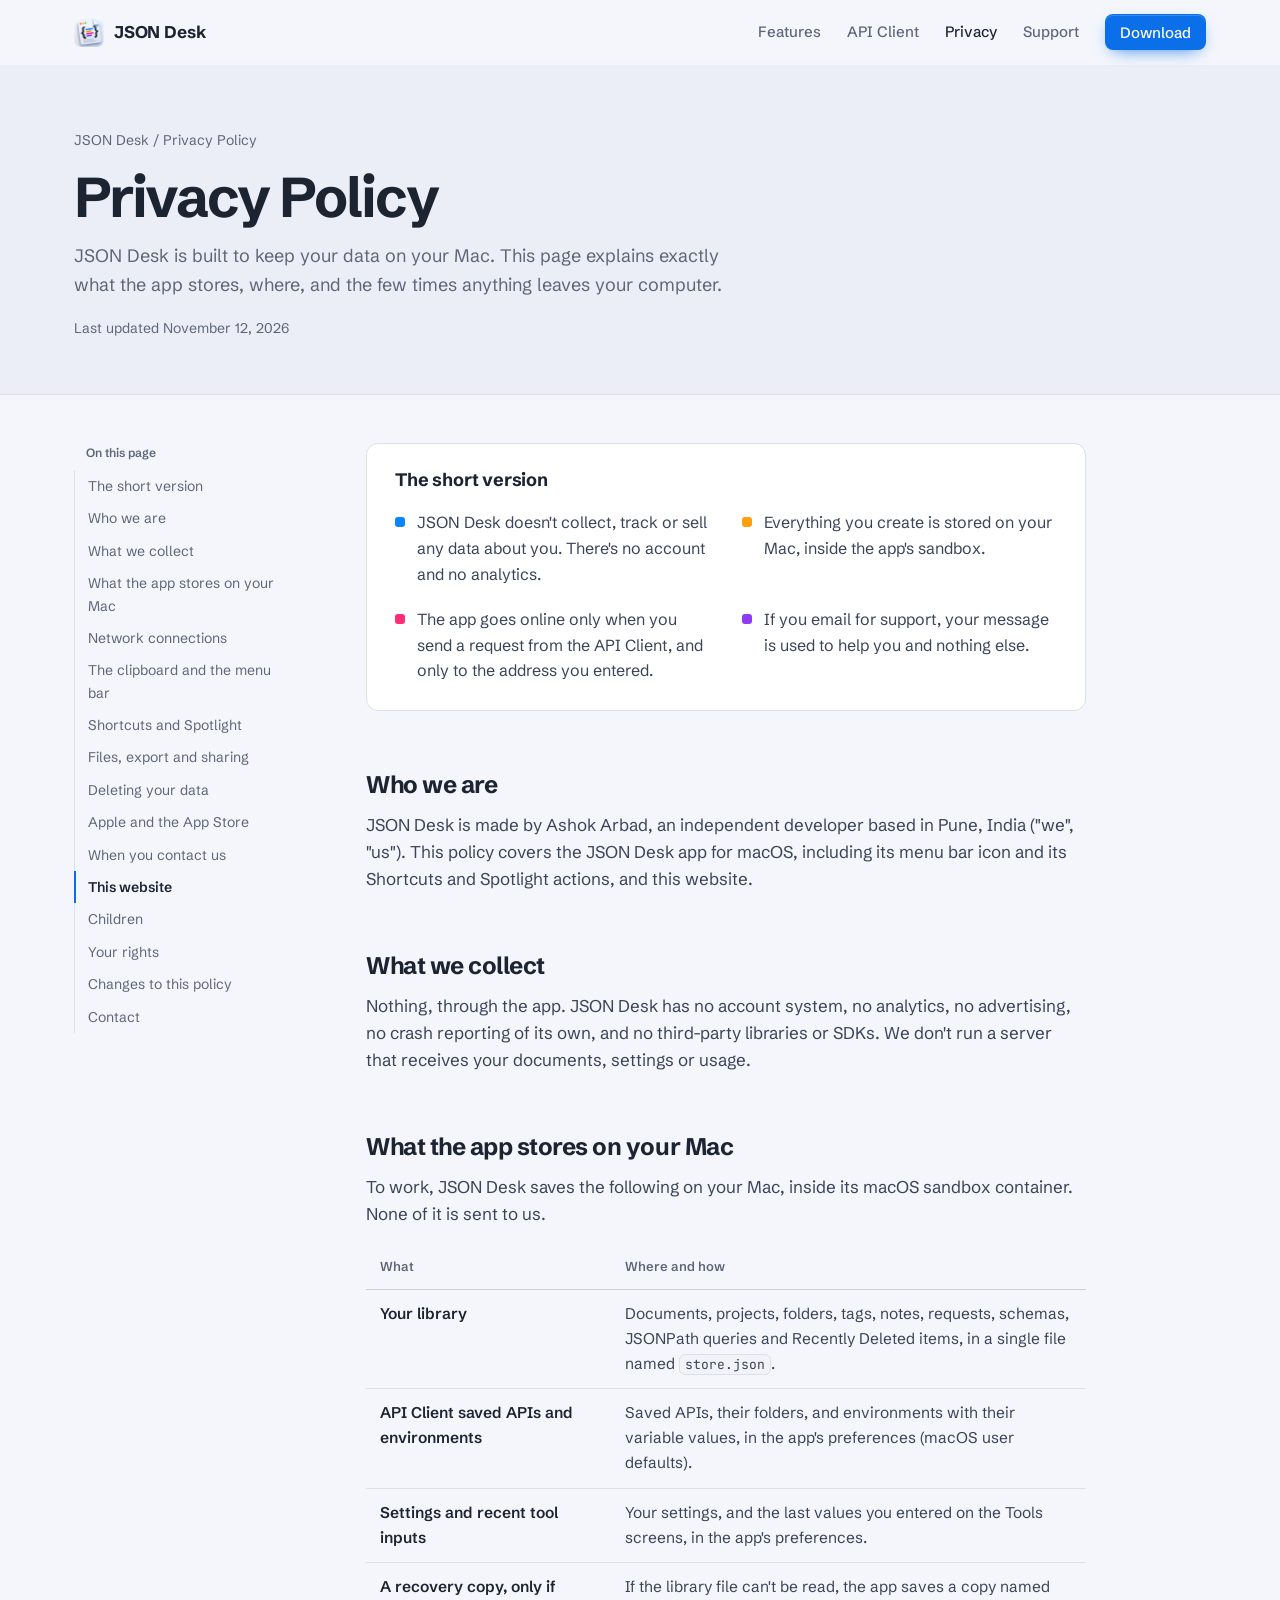
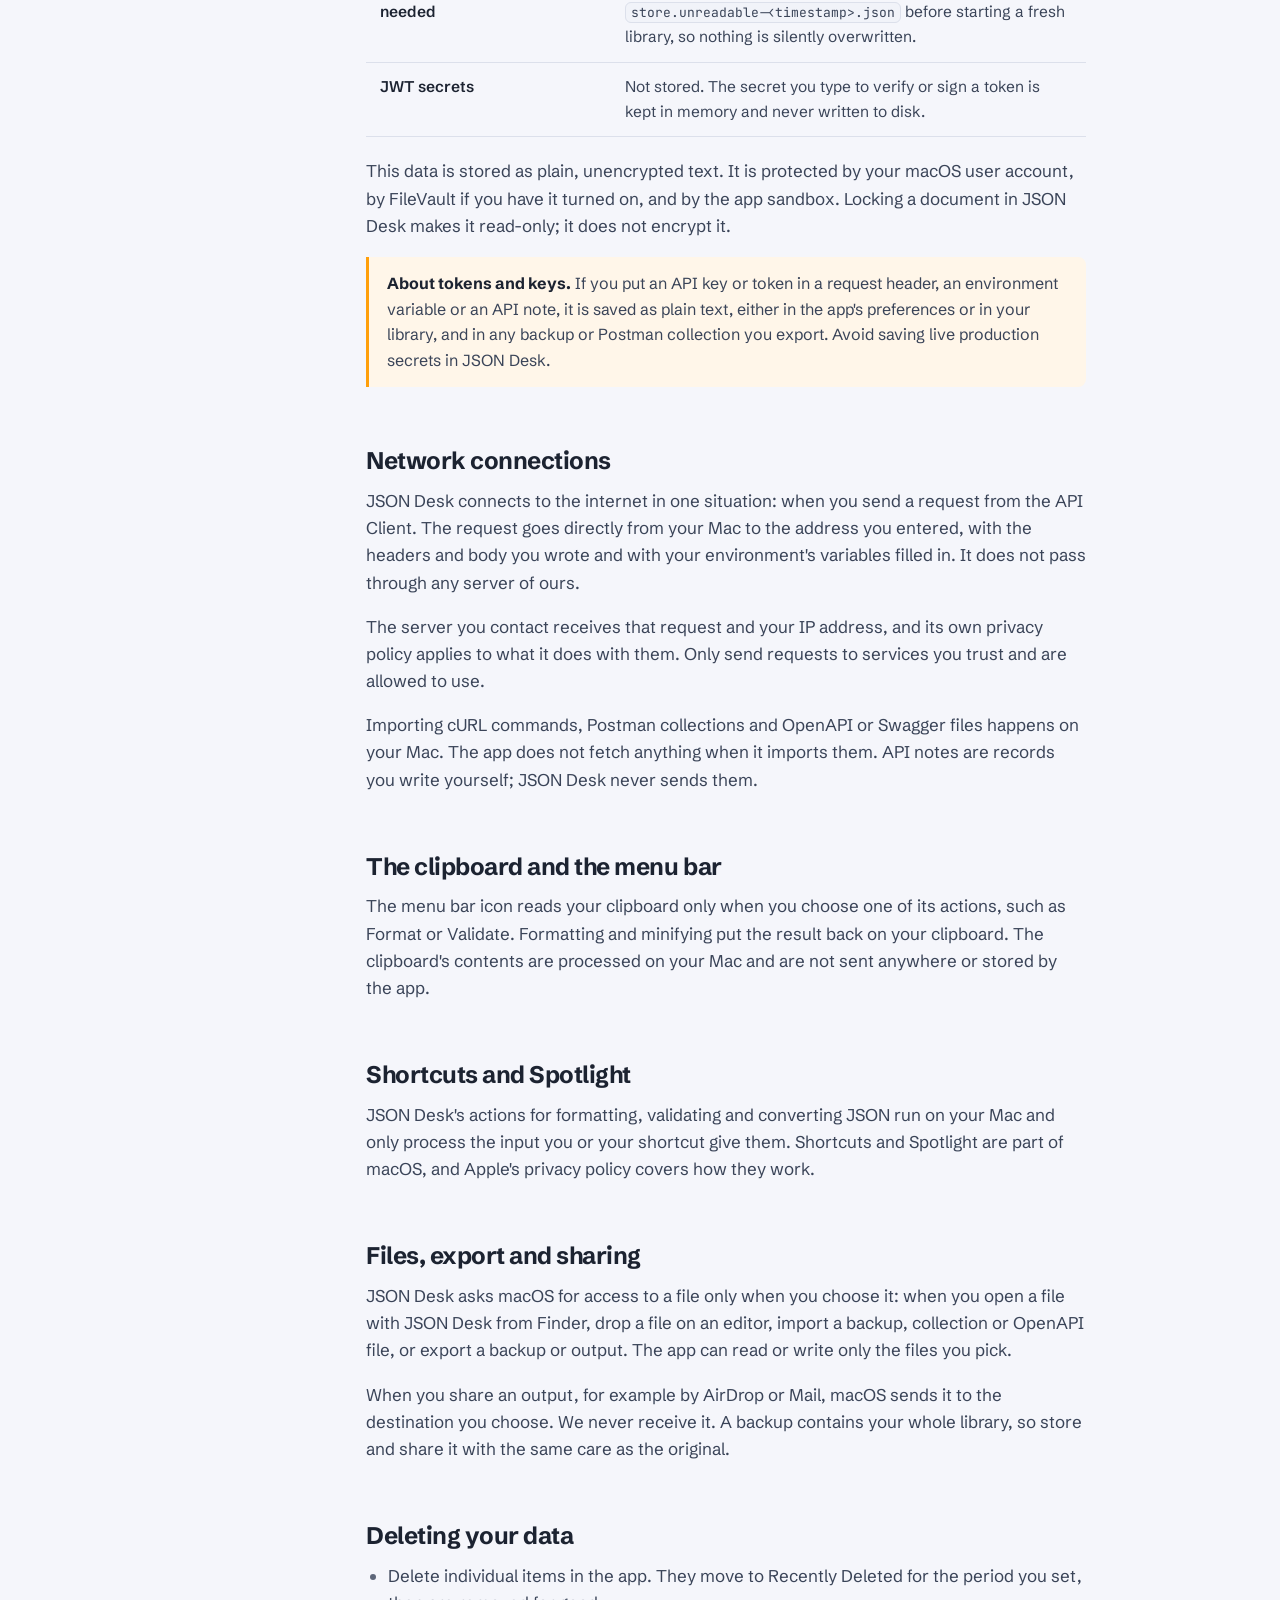
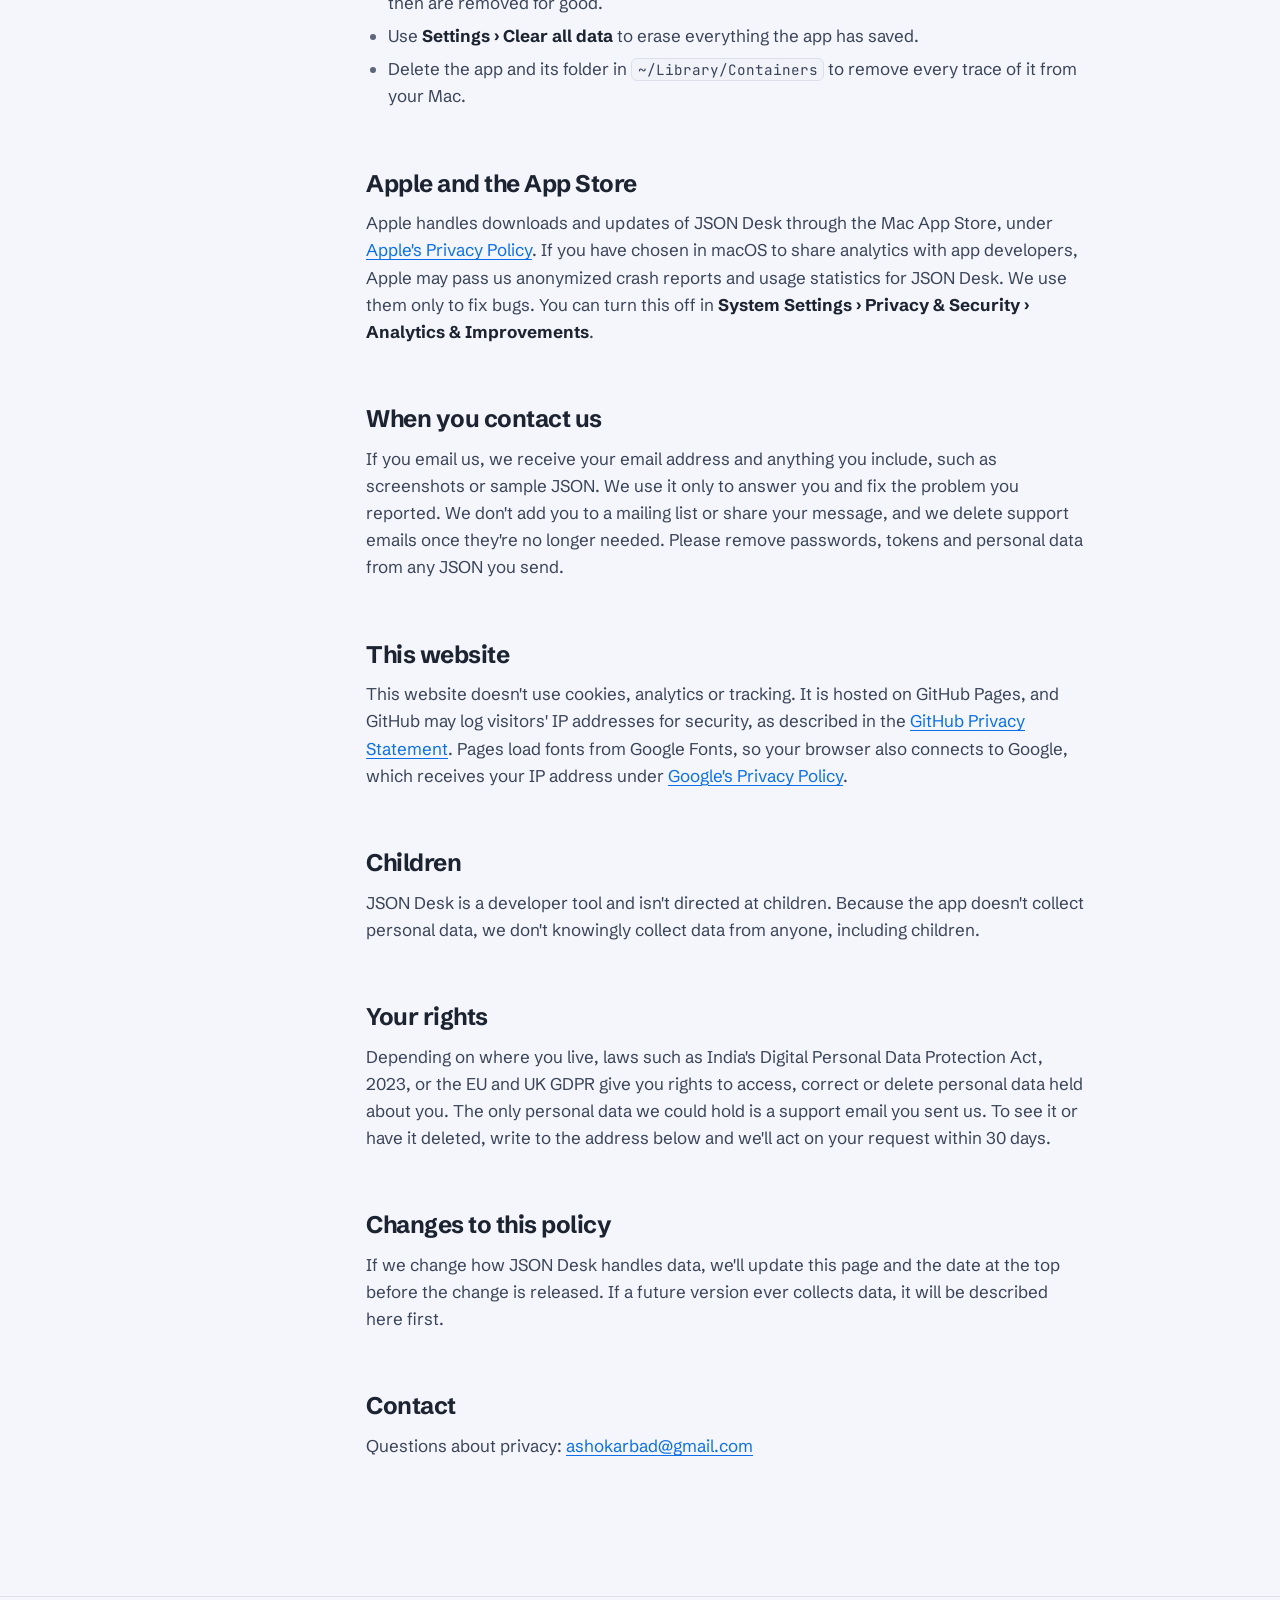
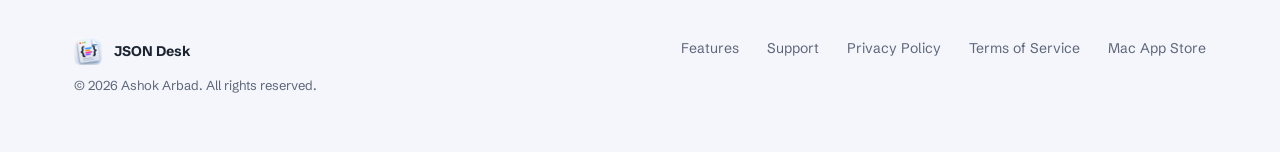
==== commit 28505a12: "update notes" ====
--- a/privacy-policy.html
+++ b/privacy-policy.html
@@ -42,7 +42,7 @@
         <p class="crumb"><a href="./">JSON Desk</a> / Privacy Policy</p>
         <h1>Privacy Policy</h1>
         <p class="lede">JSON Desk is built to keep your data on your Mac. This page explains exactly what the app stores, where, and the few times anything leaves your computer.</p>
-        <p class="meta">Last updated November 5, 2026</p>
+        <p class="meta">Last updated November 12, 2026</p>
       </div>
     </div>
 
@@ -88,7 +88,7 @@
 <table class="table">
   <thead><tr><th>What</th><th>Where and how</th></tr></thead>
   <tbody>
-    <tr><td>Your library</td><td>Documents, projects, folders, tags, requests, schemas, JSONPath queries and Recently Deleted items, in a single file named <code>store.json</code>.</td></tr>
+    <tr><td>Your library</td><td>Documents, projects, folders, tags, notes, requests, schemas, JSONPath queries and Recently Deleted items, in a single file named <code>store.json</code>.</td></tr>
     <tr><td>API Client saved APIs and environments</td><td>Saved APIs, their folders, and environments with their variable values, in the app's preferences (macOS user defaults).</td></tr>
     <tr><td>Settings and recent tool inputs</td><td>Your settings, and the last values you entered on the Tools screens, in the app's preferences.</td></tr>
     <tr><td>A recovery copy, only if needed</td><td>If the library file can't be read, the app saves a copy named <code>store.unreadable-&lt;timestamp&gt;.json</code> before starting a fresh library, so nothing is silently overwritten.</td></tr>
@@ -97,13 +97,13 @@
 </table>
 <p>This data is stored as plain, unencrypted text. It is protected by your macOS user account, by FileVault if you have it turned on, and by the app sandbox. Locking a document in JSON Desk makes it read-only; it does not encrypt it.</p>
 <div class="note">
-  <p><strong>About tokens and keys.</strong> If you put an API key or token in a request header or an environment variable, it is saved as plain text in the app's preferences, and in any backup or Postman collection you export. Avoid saving live production secrets in JSON Desk.</p>
+  <p><strong>About tokens and keys.</strong> If you put an API key or token in a request header, an environment variable or an API note, it is saved as plain text, either in the app's preferences or in your library, and in any backup or Postman collection you export. Avoid saving live production secrets in JSON Desk.</p>
 </div>
 
 <h2 id="network">Network connections</h2>
 <p>JSON Desk connects to the internet in one situation: when you send a request from the API Client. The request goes directly from your Mac to the address you entered, with the headers and body you wrote and with your environment's variables filled in. It does not pass through any server of ours.</p>
 <p>The server you contact receives that request and your IP address, and its own privacy policy applies to what it does with them. Only send requests to services you trust and are allowed to use.</p>
-<p>Importing cURL commands, Postman collections and OpenAPI or Swagger files happens on your Mac. The app does not fetch anything when it imports them.</p>
+<p>Importing cURL commands, Postman collections and OpenAPI or Swagger files happens on your Mac. The app does not fetch anything when it imports them. API notes are records you write yourself; JSON Desk never sends them.</p>
 
 <h2 id="clipboard">The clipboard and the menu bar</h2>
 <p>The menu bar icon reads your clipboard only when you choose one of its actions, such as Format or Validate. Formatting and minifying put the result back on your clipboard. The clipboard's contents are processed on your Mac and are not sent anywhere or stored by the app.</p>
@@ -112,7 +112,7 @@
 <p>JSON Desk's actions for formatting, validating and converting JSON run on your Mac and only process the input you or your shortcut give them. Shortcuts and Spotlight are part of macOS, and Apple's privacy policy covers how they work.</p>
 
 <h2 id="files">Files, export and sharing</h2>
-<p>JSON Desk asks macOS for access to a file only when you choose it: when you drop a file on an editor, import a backup, collection or OpenAPI file, or export a backup or output. The app can read or write only the files you pick.</p>
+<p>JSON Desk asks macOS for access to a file only when you choose it: when you open a file with JSON Desk from Finder, drop a file on an editor, import a backup, collection or OpenAPI file, or export a backup or output. The app can read or write only the files you pick.</p>
 <p>When you share an output, for example by AirDrop or Mail, macOS sends it to the destination you choose. We never receive it. A backup contains your whole library, so store and share it with the same care as the original.</p>
 
 <h2 id="deleting">Deleting your data</h2>
--- a/styles.css
+++ b/styles.css
@@ -514,6 +514,16 @@
 @media (prefers-color-scheme: dark) { .ai-desk { background: #3A4762; } }
 .flow-arrow { width: 2px; height: 10px; background: var(--line-strong); margin-left: 30px; }
 
+.panel-wide { display: grid; gap: 20px 48px; align-items: center; }
+@media (min-width: 900px) { .panel-wide { grid-column: 1 / -1; grid-template-columns: 0.9fr 1.1fr; } }
+.panel-wide p { color: var(--muted); margin: 0; max-width: 48ch; }
+.filetypes { list-style: none; margin: 0; padding: 0; display: flex; flex-wrap: wrap; gap: 8px; }
+.filetypes li {
+  font: 500 13px/1 var(--mono); color: var(--ink-2);
+  padding: 9px 11px; border-radius: 8px;
+  background: var(--surface-2); border: 1px solid var(--line);
+}
+
 /* everywhere list */
 .everywhere {
   display: grid; gap: 0 48px;
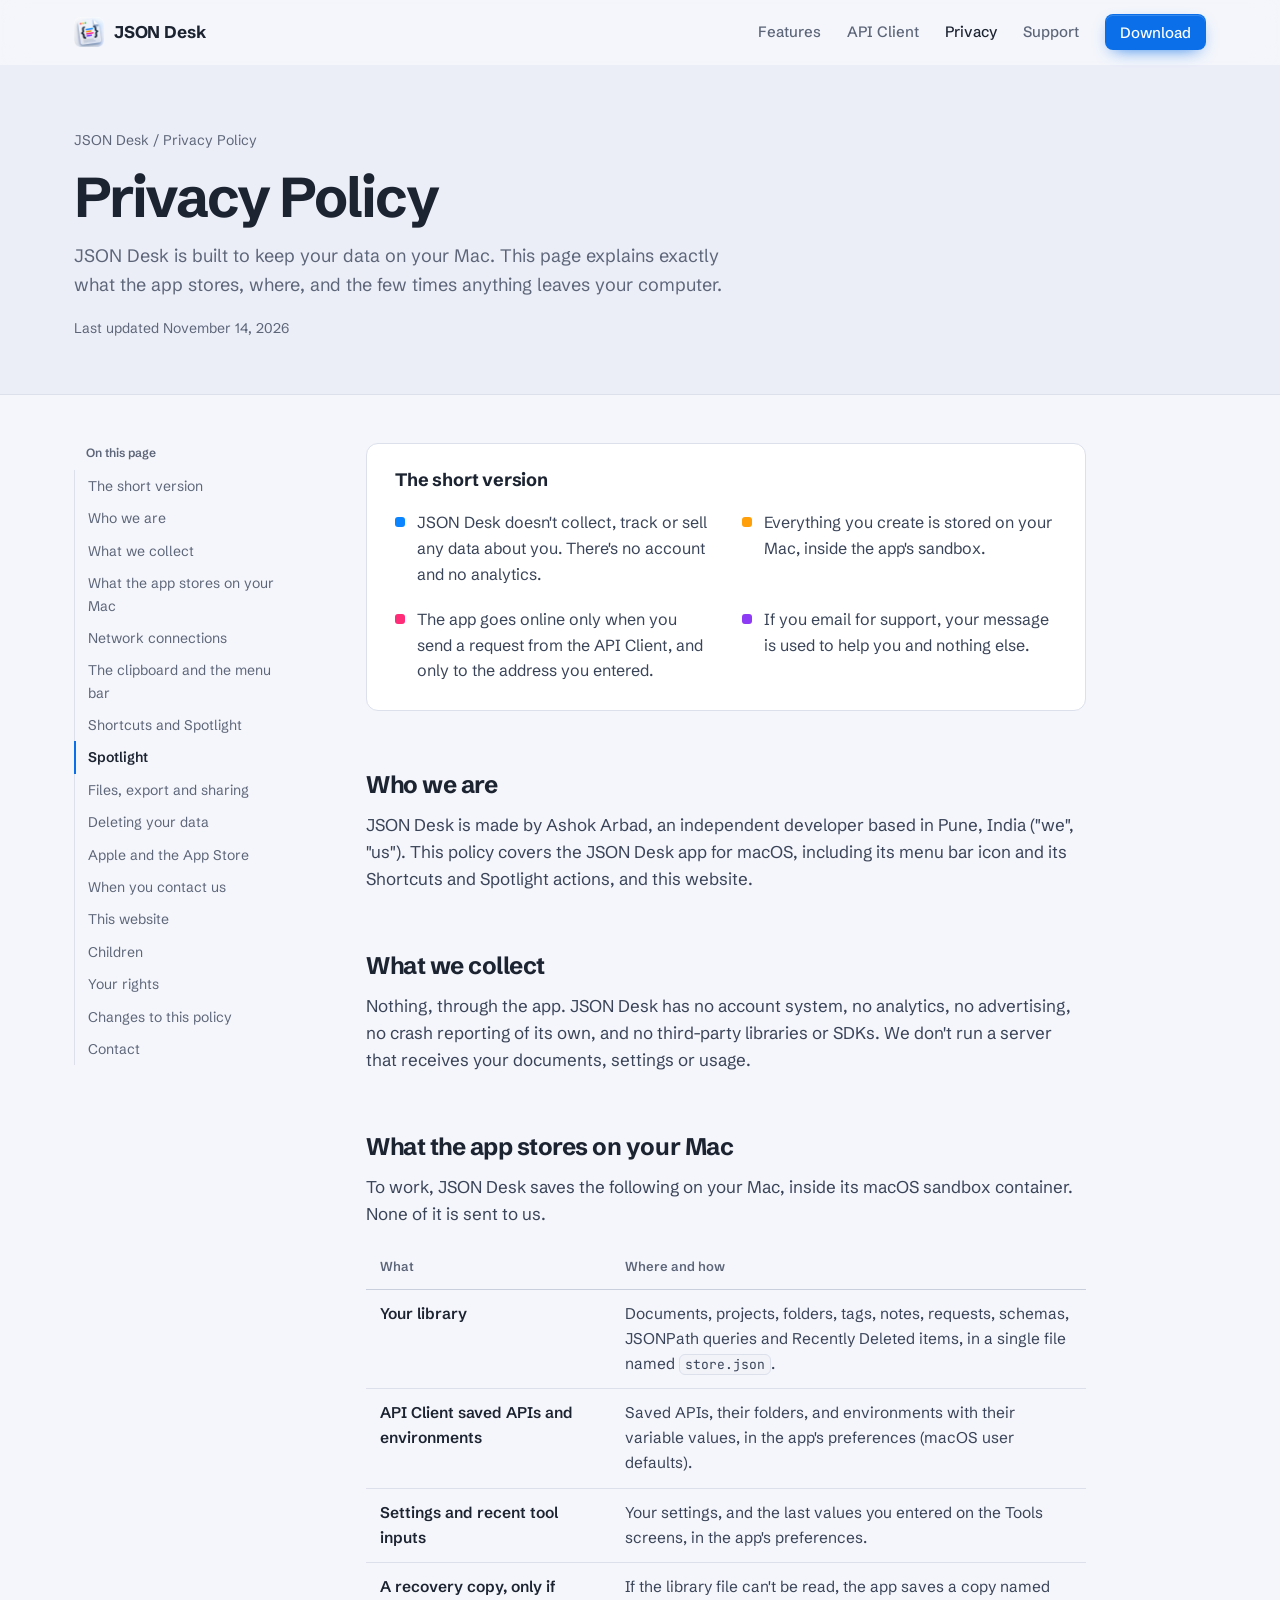
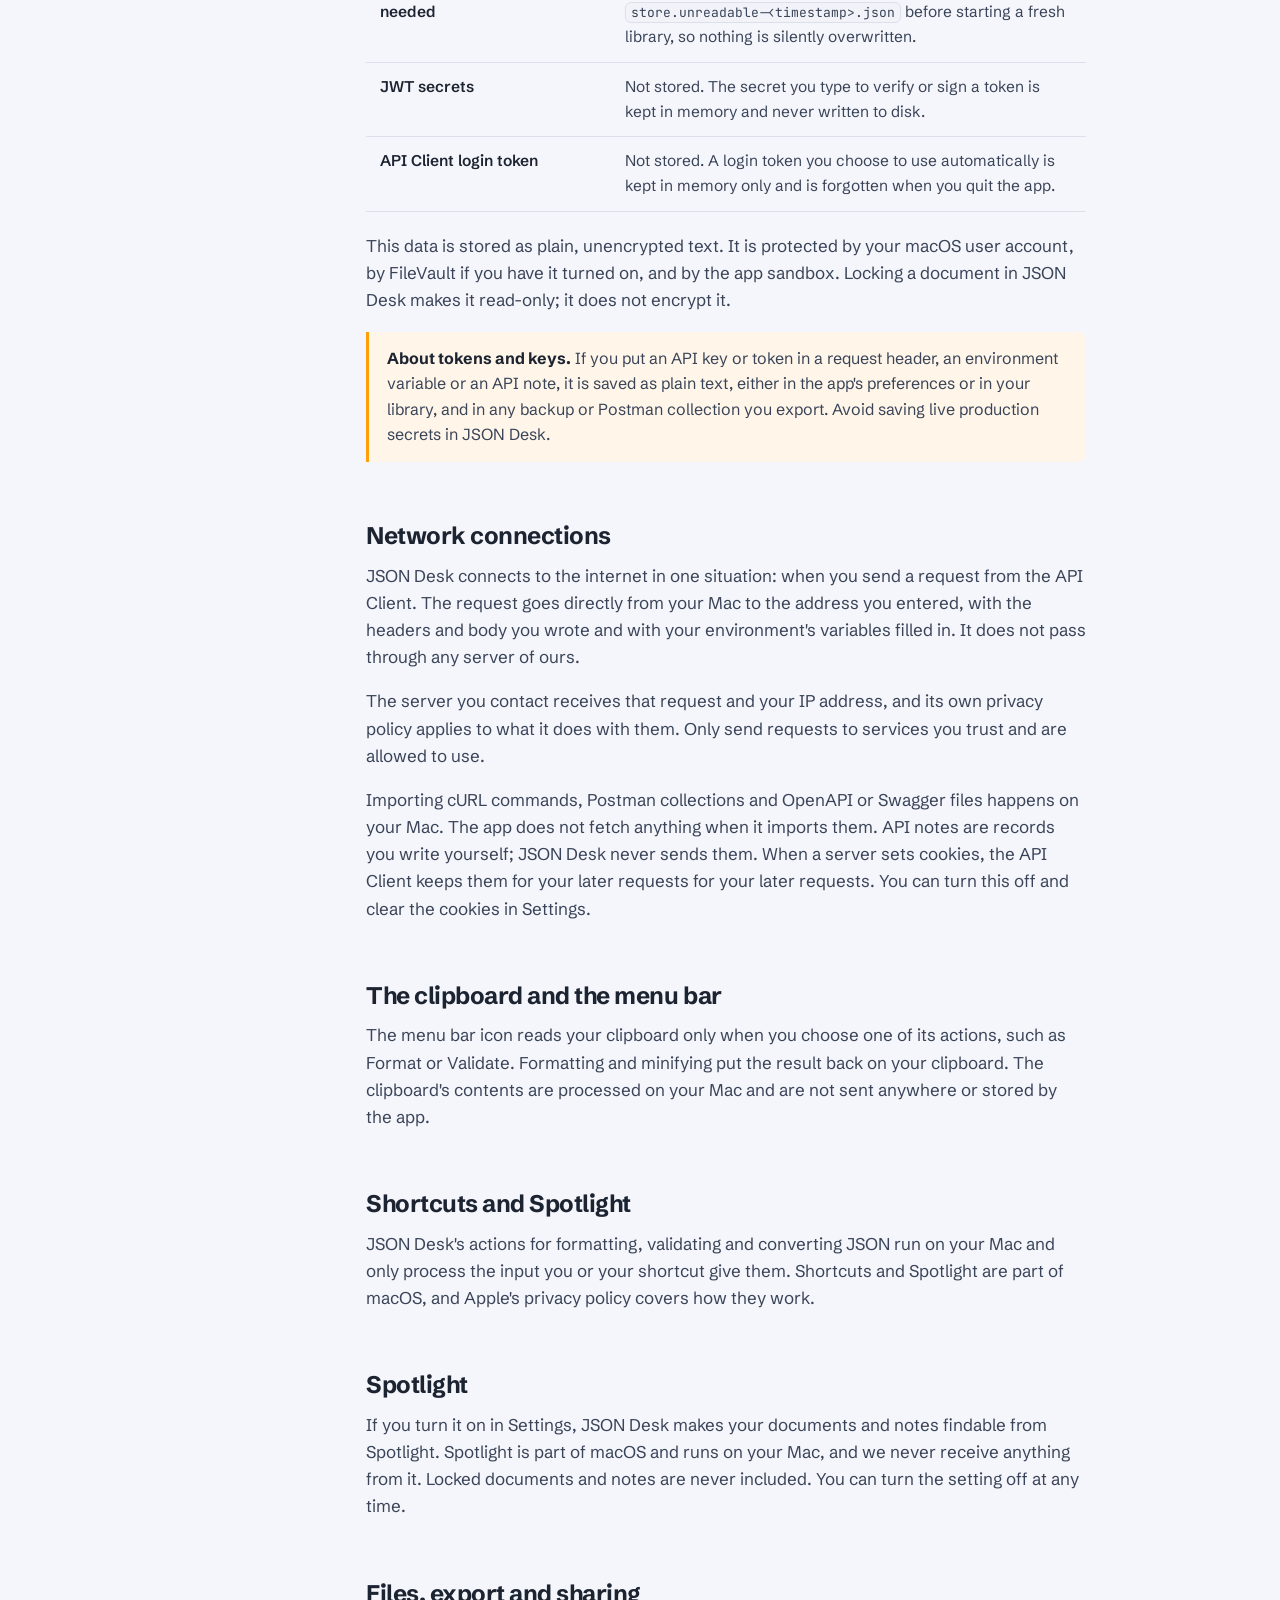
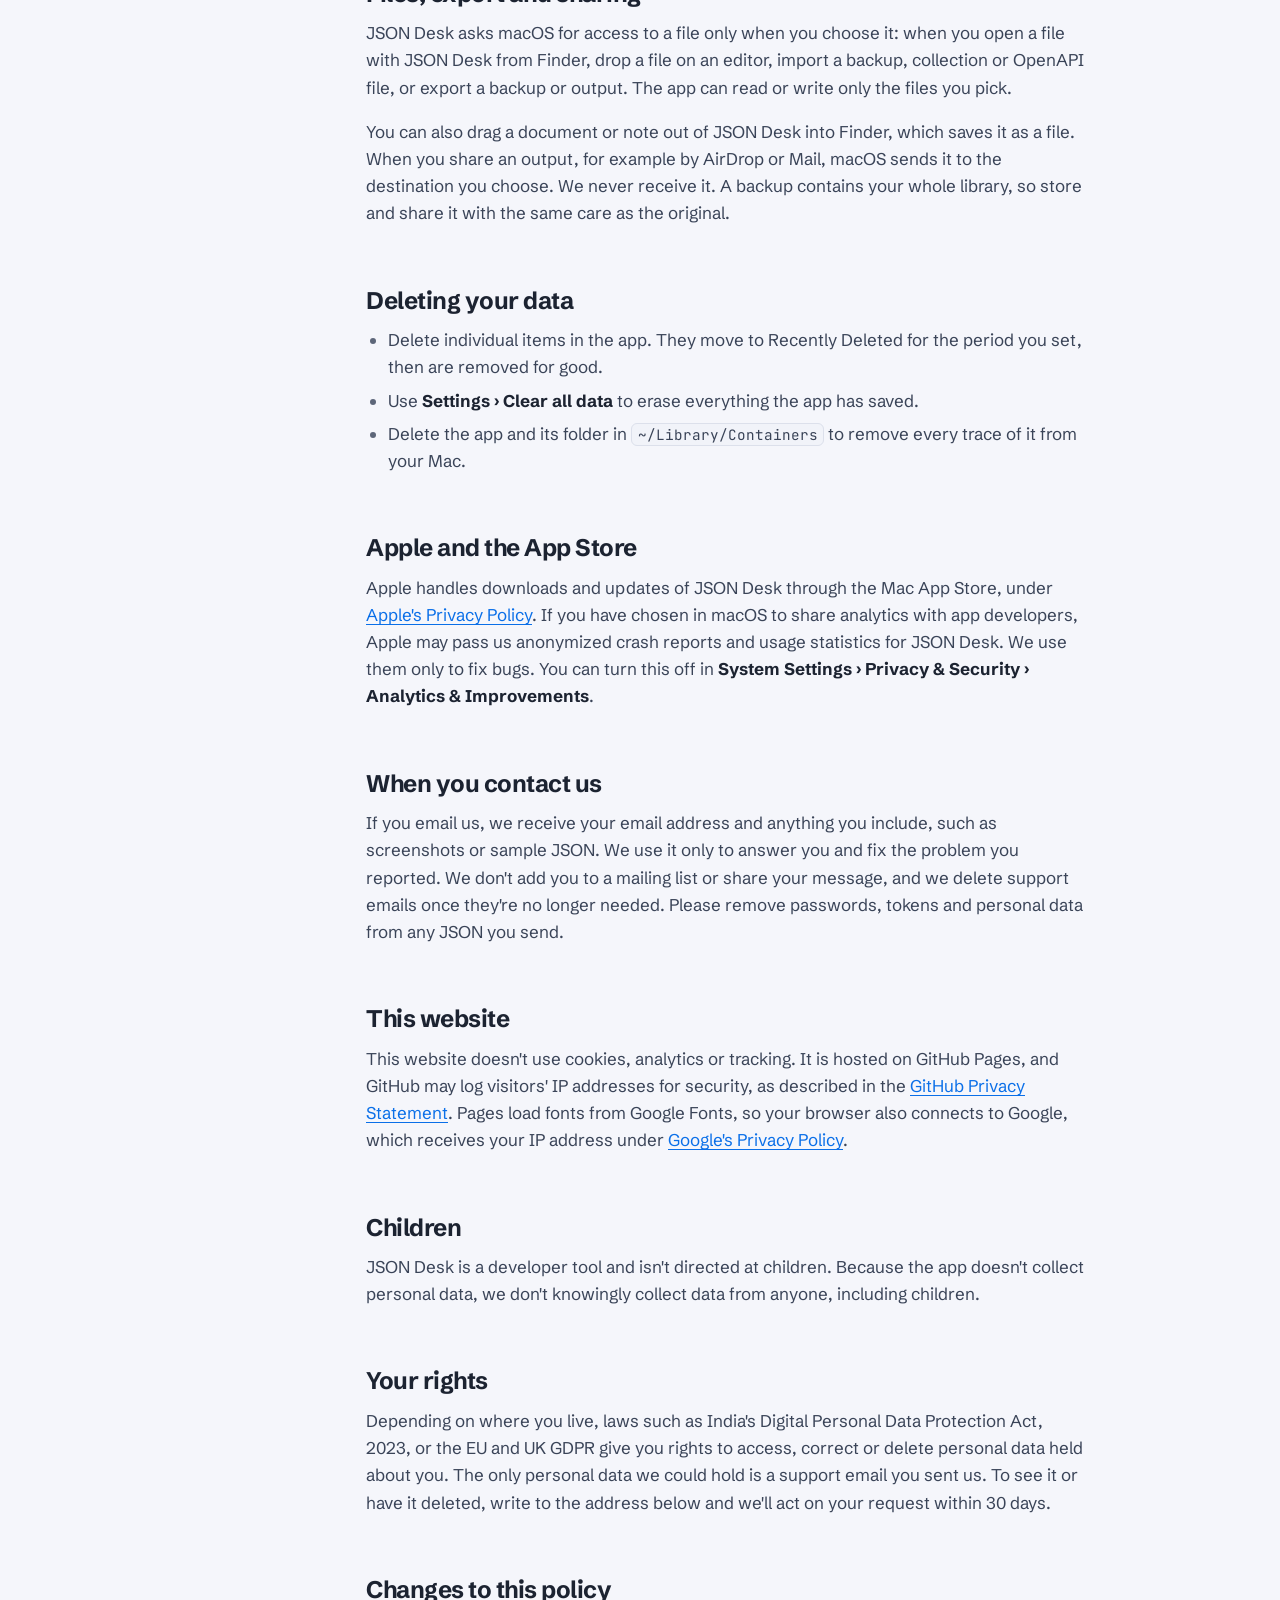
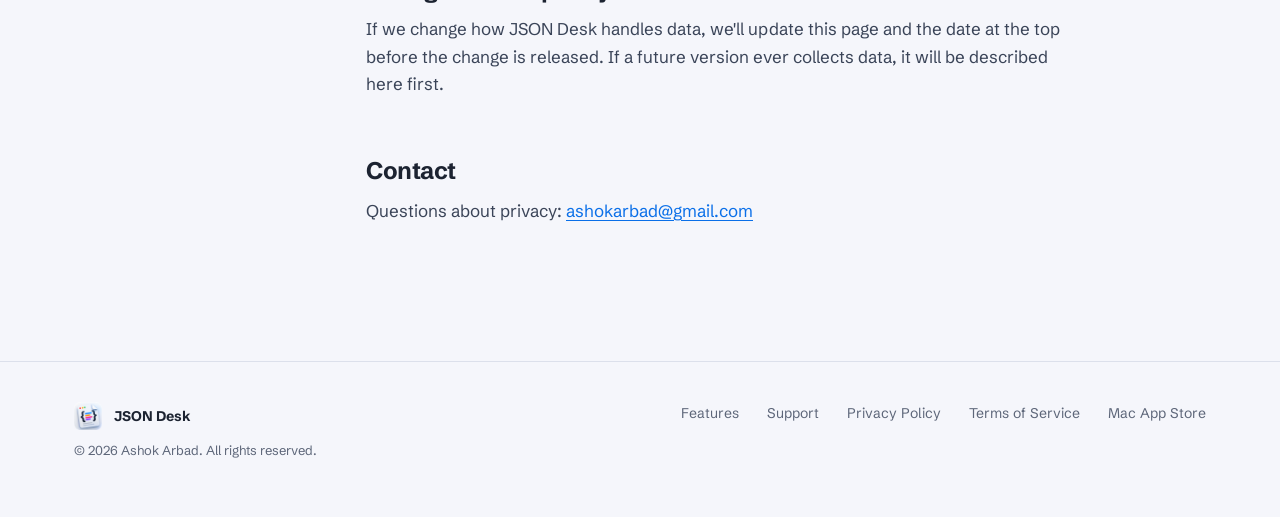
==== commit 43e8cbdb: "pages updated 3.2 version" ====
--- a/privacy-policy.html
+++ b/privacy-policy.html
@@ -42,7 +42,7 @@
         <p class="crumb"><a href="./">JSON Desk</a> / Privacy Policy</p>
         <h1>Privacy Policy</h1>
         <p class="lede">JSON Desk is built to keep your data on your Mac. This page explains exactly what the app stores, where, and the few times anything leaves your computer.</p>
-        <p class="meta">Last updated November 12, 2026</p>
+        <p class="meta">Last updated November 14, 2026</p>
       </div>
     </div>
 
@@ -57,6 +57,7 @@
           <li><a href="#network">Network connections</a></li>
           <li><a href="#clipboard">The clipboard and the menu bar</a></li>
           <li><a href="#shortcuts">Shortcuts and Spotlight</a></li>
+          <li><a href="#spotlight">Spotlight</a></li>
           <li><a href="#files">Files, export and sharing</a></li>
           <li><a href="#deleting">Deleting your data</a></li>
           <li><a href="#apple">Apple and the App Store</a></li>
@@ -93,6 +94,7 @@
     <tr><td>Settings and recent tool inputs</td><td>Your settings, and the last values you entered on the Tools screens, in the app's preferences.</td></tr>
     <tr><td>A recovery copy, only if needed</td><td>If the library file can't be read, the app saves a copy named <code>store.unreadable-&lt;timestamp&gt;.json</code> before starting a fresh library, so nothing is silently overwritten.</td></tr>
     <tr><td>JWT secrets</td><td>Not stored. The secret you type to verify or sign a token is kept in memory and never written to disk.</td></tr>
+    <tr><td>API Client login token</td><td>Not stored. A login token you choose to use automatically is kept in memory only and is forgotten when you quit the app.</td></tr>
   </tbody>
 </table>
 <p>This data is stored as plain, unencrypted text. It is protected by your macOS user account, by FileVault if you have it turned on, and by the app sandbox. Locking a document in JSON Desk makes it read-only; it does not encrypt it.</p>
@@ -103,7 +105,7 @@
 <h2 id="network">Network connections</h2>
 <p>JSON Desk connects to the internet in one situation: when you send a request from the API Client. The request goes directly from your Mac to the address you entered, with the headers and body you wrote and with your environment's variables filled in. It does not pass through any server of ours.</p>
 <p>The server you contact receives that request and your IP address, and its own privacy policy applies to what it does with them. Only send requests to services you trust and are allowed to use.</p>
-<p>Importing cURL commands, Postman collections and OpenAPI or Swagger files happens on your Mac. The app does not fetch anything when it imports them. API notes are records you write yourself; JSON Desk never sends them.</p>
+<p>Importing cURL commands, Postman collections and OpenAPI or Swagger files happens on your Mac. The app does not fetch anything when it imports them. API notes are records you write yourself; JSON Desk never sends them. When a server sets cookies, the API Client keeps them for your later requests for your later requests. You can turn this off and clear the cookies in Settings.</p>
 
 <h2 id="clipboard">The clipboard and the menu bar</h2>
 <p>The menu bar icon reads your clipboard only when you choose one of its actions, such as Format or Validate. Formatting and minifying put the result back on your clipboard. The clipboard's contents are processed on your Mac and are not sent anywhere or stored by the app.</p>
@@ -111,9 +113,12 @@
 <h2 id="shortcuts">Shortcuts and Spotlight</h2>
 <p>JSON Desk's actions for formatting, validating and converting JSON run on your Mac and only process the input you or your shortcut give them. Shortcuts and Spotlight are part of macOS, and Apple's privacy policy covers how they work.</p>
 
+<h2 id="spotlight">Spotlight</h2>
+<p>If you turn it on in Settings, JSON Desk makes your documents and notes findable from Spotlight. Spotlight is part of macOS and runs on your Mac, and we never receive anything from it. Locked documents and notes are never included. You can turn the setting off at any time.</p>
+
 <h2 id="files">Files, export and sharing</h2>
 <p>JSON Desk asks macOS for access to a file only when you choose it: when you open a file with JSON Desk from Finder, drop a file on an editor, import a backup, collection or OpenAPI file, or export a backup or output. The app can read or write only the files you pick.</p>
-<p>When you share an output, for example by AirDrop or Mail, macOS sends it to the destination you choose. We never receive it. A backup contains your whole library, so store and share it with the same care as the original.</p>
+<p>You can also drag a document or note out of JSON Desk into Finder, which saves it as a file. When you share an output, for example by AirDrop or Mail, macOS sends it to the destination you choose. We never receive it. A backup contains your whole library, so store and share it with the same care as the original.</p>
 
 <h2 id="deleting">Deleting your data</h2>
 <ul>
--- a/styles.css
+++ b/styles.css
@@ -717,3 +717,50 @@
   body { background: #fff; color: #000; }
   .doc-layout { display: block; }
 }
+
+/* ---------- API Client feature ---------- */
+
+.api-feature { padding-top: 96px; }
+.api-feature .section-head p { max-width: 62ch; margin-left: auto; margin-right: auto; }
+.api-window { margin-bottom: 40px; box-shadow: 0 0 0 1px var(--line), 0 2px 4px rgba(16,24,48,.05), 0 50px 100px -40px rgba(255, 45, 120, .22); }
+.api-app { display: grid; grid-template-columns: 1fr; }
+@media (min-width: 900px) { .api-app { grid-template-columns: 230px 1fr; } }
+.api-saved { display: none; padding: 14px 10px; border-right: 1px solid var(--line); background: color-mix(in srgb, var(--surface-2) 55%, var(--surface)); font-size: 13px; }
+@media (min-width: 900px) { .api-saved { display: block; } }
+.api-saved h4 { font-size: 11px; font-weight: 600; color: var(--muted); letter-spacing: 0; margin: 0 8px 8px; }
+.api-saved ul { list-style: none; margin: 0; padding: 0; }
+.api-saved li { display: flex; align-items: center; gap: 8px; padding: 5px 8px; border-radius: 6px; color: var(--ink-2); white-space: nowrap; }
+.api-saved .lvl0 { font-weight: 600; color: var(--ink); }
+.api-saved .lvl1 { padding-left: 18px; color: var(--muted); }
+.api-saved .lvl2 { padding-left: 30px; }
+.api-saved li.on { background: var(--accent-soft); color: var(--ink); font-weight: 600; }
+.api-saved .m { font: 700 9.5px/1 var(--mono); padding: 3px 4px; border-radius: 4px; flex: none; }
+.api-saved .get { color: #128A3E; background: rgba(40,200,64,.14); }
+.api-saved .post { color: #A35200; background: rgba(255,159,10,.18); }
+.api-saved .del { color: #C21A5A; background: rgba(255,45,120,.14); }
+@media (prefers-color-scheme: dark) {
+  .api-saved .get { color: #5BE08A; } .api-saved .post { color: #FFB84D; } .api-saved .del { color: #FF80B2; }
+}
+.api-saved .lock { margin-left: auto; font-size: 10.5px; font-weight: 600; color: var(--muted); border: 1px solid var(--line); border-radius: 5px; padding: 2px 5px; }
+.api-main { min-width: 0; display: flex; flex-direction: column; }
+.api-panels { border-bottom: 1px solid var(--line); }
+.api-panel[hidden] { display: none; }
+.api-panels .kv div { border-bottom: 1px solid var(--line); }
+.api-panels .api-panel:last-child .kv div:nth-last-child(-n+2), .api-panels .kv:last-child div:nth-last-child(-n+2) { border-bottom: 0; }
+.resp-tools { margin-left: auto; display: flex; flex-wrap: wrap; gap: 6px; }
+.resp-tools .chip { height: 24px; font-size: 11.5px; }
+@media (max-width: 720px) { .resp-tools { display: none; } }
+
+.capgrid {
+  display: grid; gap: 1px; background: var(--line);
+  border: 1px solid var(--line); border-radius: var(--r-panel); overflow: hidden;
+}
+@media (min-width: 640px) { .capgrid { grid-template-columns: repeat(2, 1fr); } }
+@media (min-width: 640px) and (max-width: 999px) { .capgrid > div:last-child:nth-child(odd) { grid-column: 1 / -1; } }
+@media (min-width: 1000px) { .capgrid { grid-template-columns: repeat(3, 1fr); } }
+.auto { margin-left: 6px; font: 500 11px/1 var(--font); color: var(--accent); background: var(--accent-soft); border-radius: 5px; padding: 3px 6px; }
+.capgrid > div { background: var(--surface); padding: 24px 22px 26px; position: relative; }
+.capgrid > div::before { content: ""; display: block; width: 30px; height: 8px; border-radius: 9px; background: var(--pink); margin-bottom: 16px; }
+.capgrid h3 { font-size: 16.5px; letter-spacing: -0.01em; margin-bottom: 6px; }
+.capgrid p { margin: 0; color: var(--muted); font-size: 15px; line-height: 1.55; }
+.capnote { margin: 20px 0 0; text-align: center; color: var(--muted); font-size: 15px; }
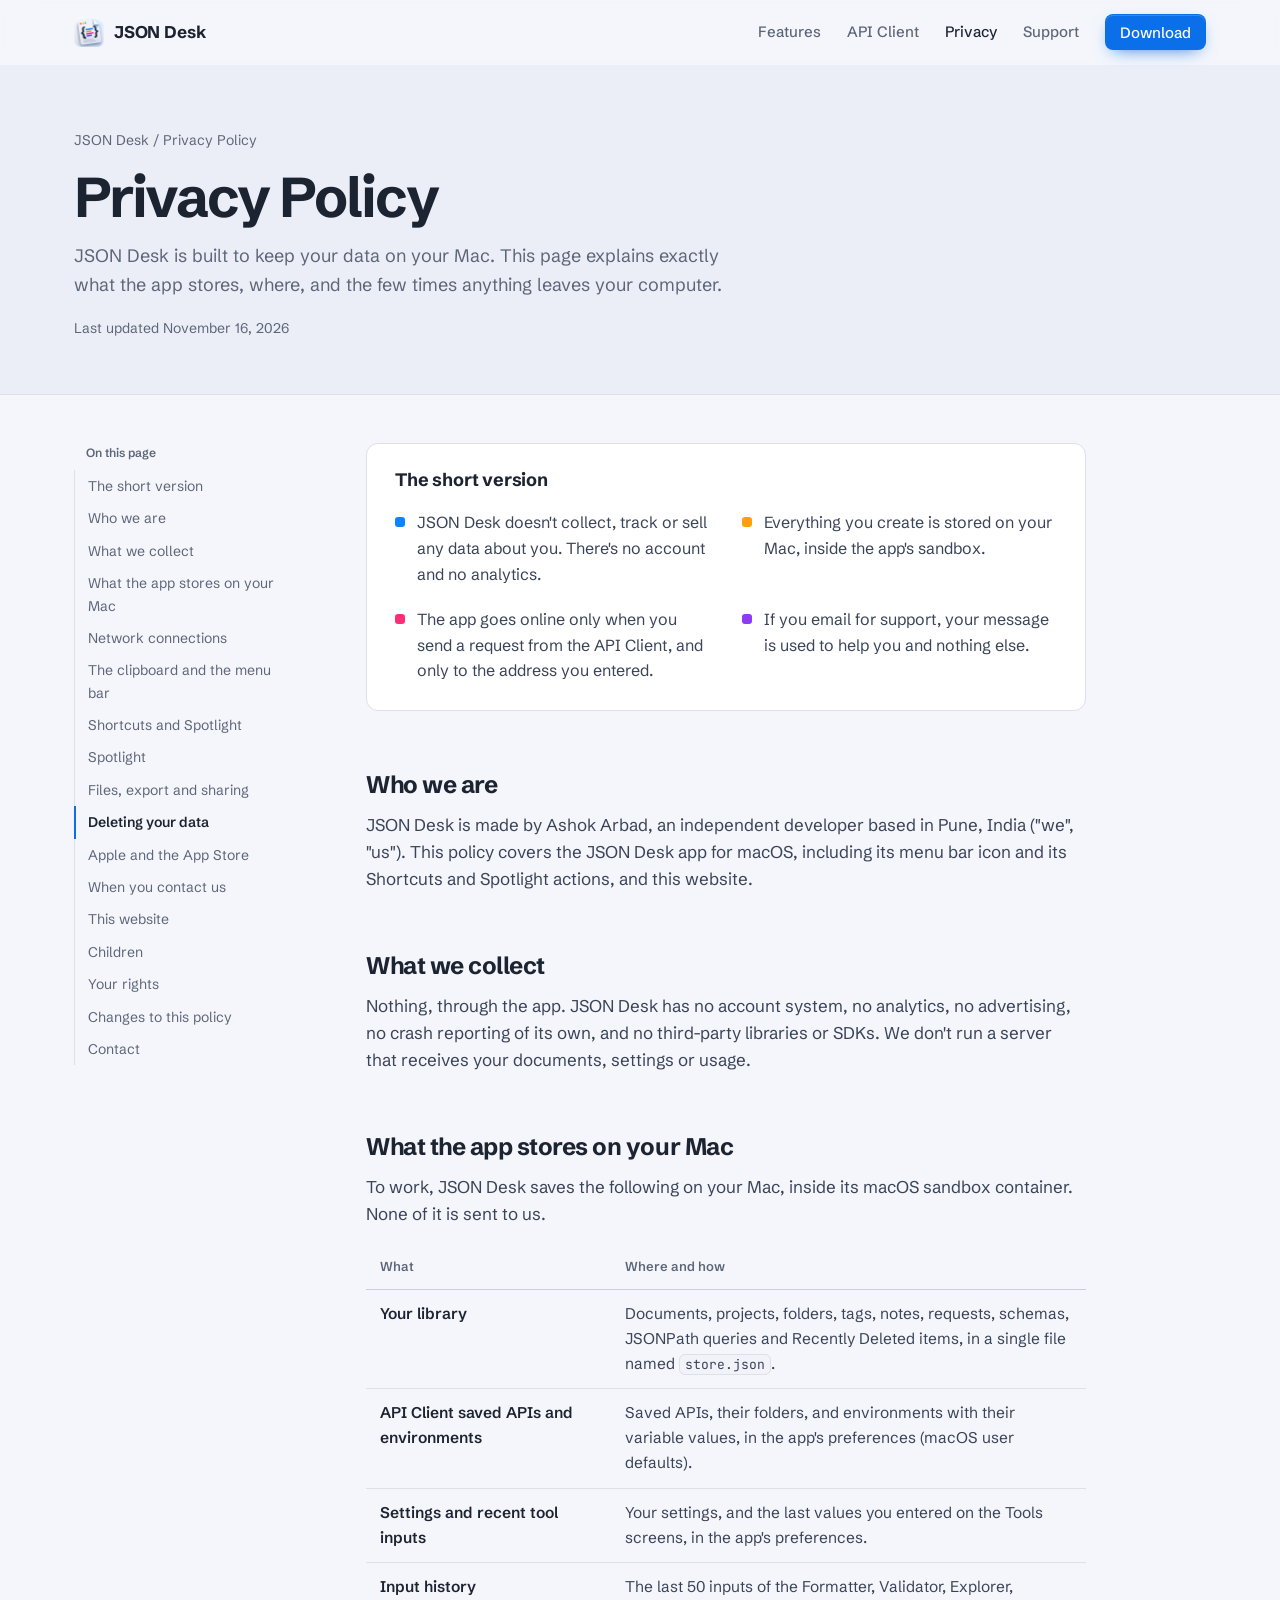
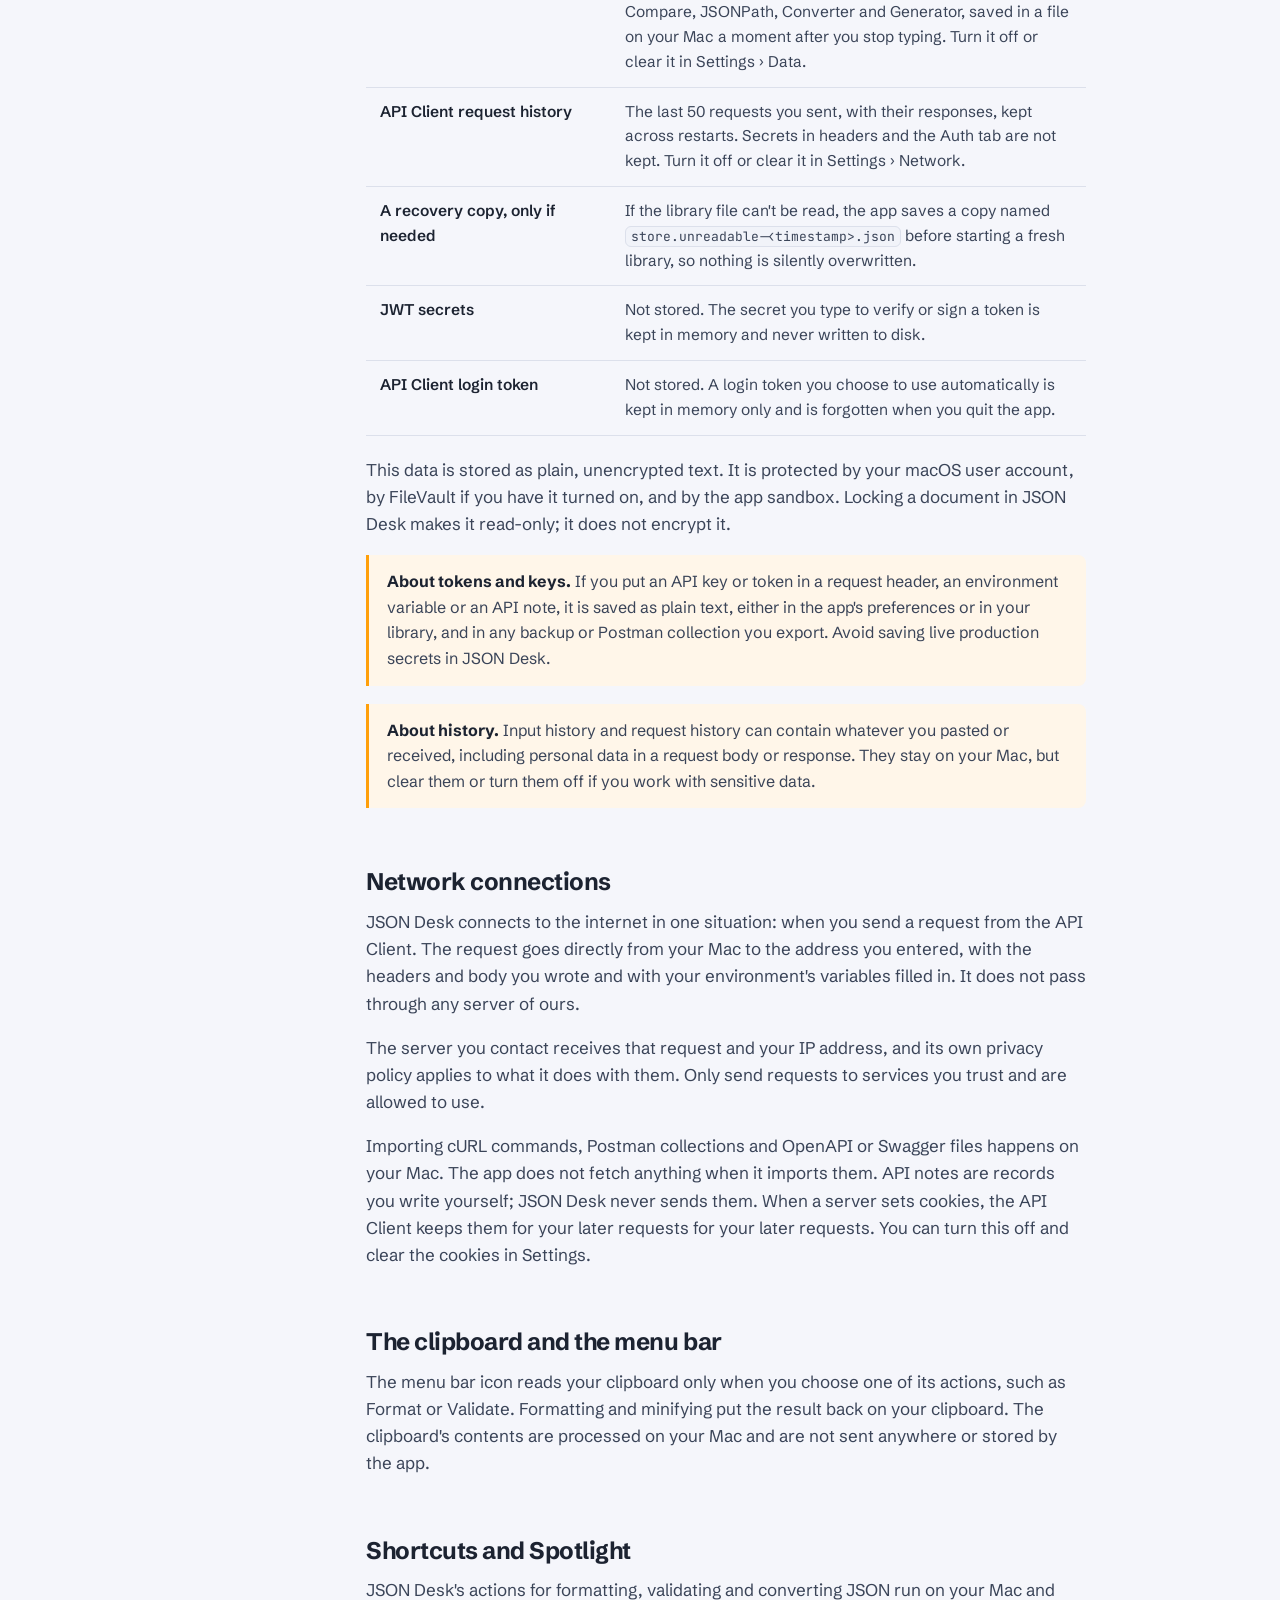
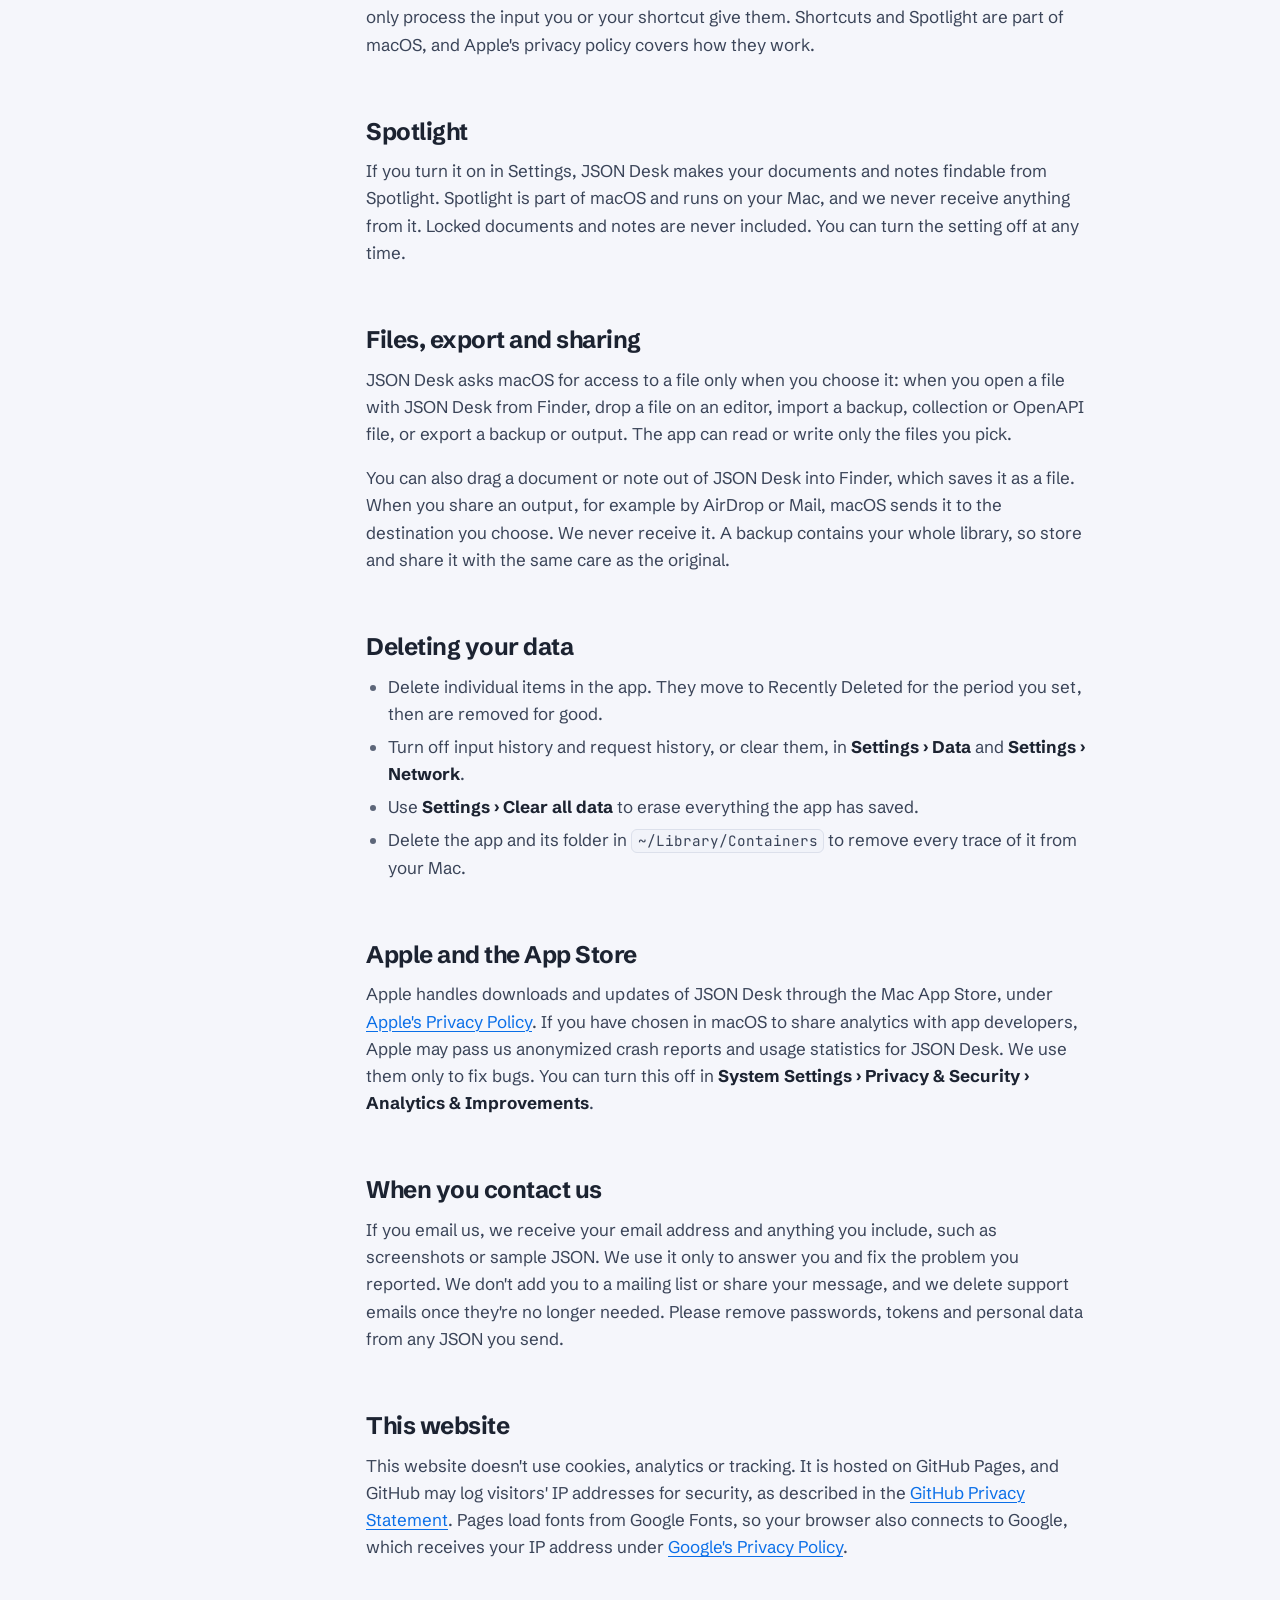
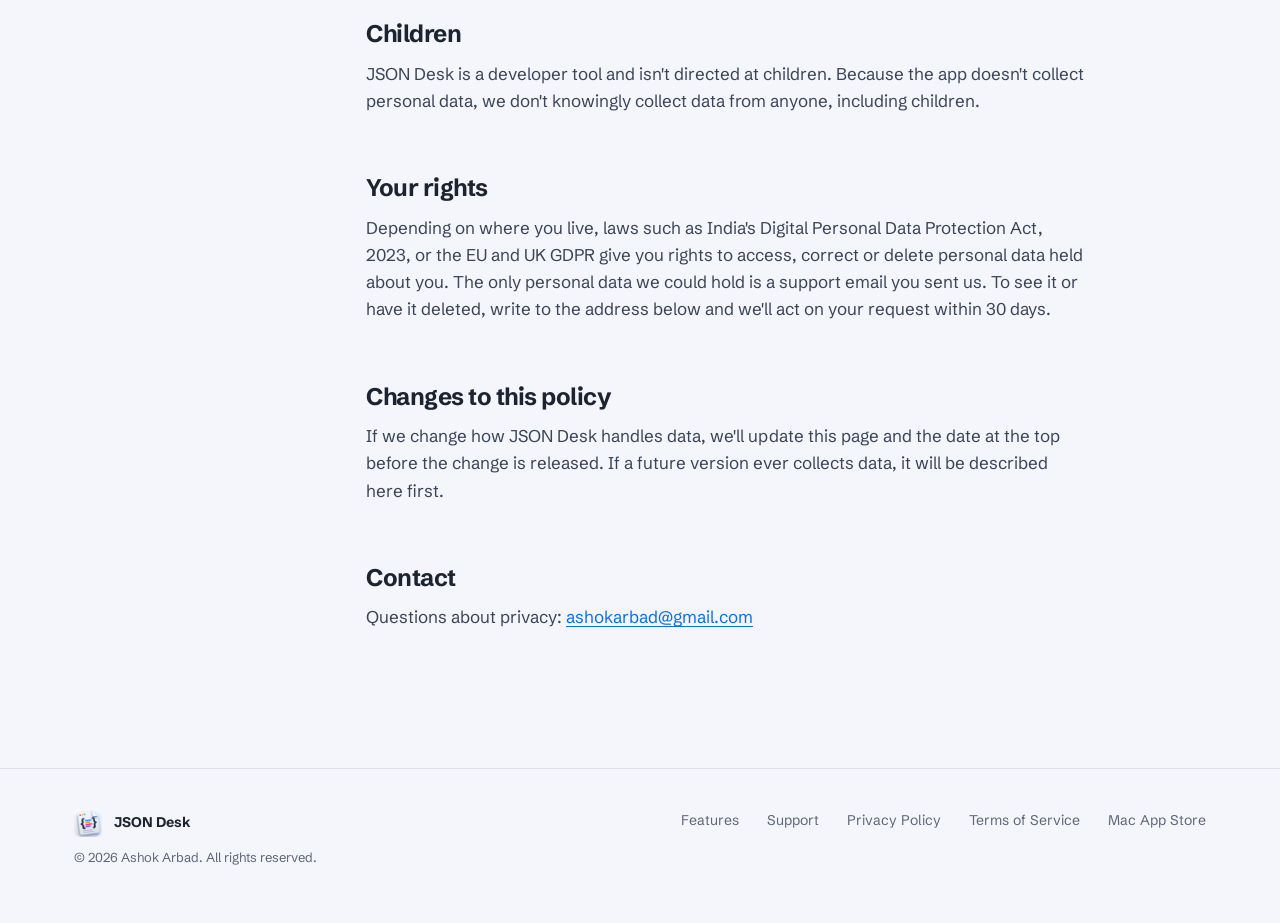
==== commit dde4851b: "pages updated 3.4" ====
--- a/privacy-policy.html
+++ b/privacy-policy.html
@@ -31,7 +31,7 @@
         <a class="nav-wide" href="./#api-client">API Client</a>
         <a href="privacy-policy" aria-current="page">Privacy</a>
         <a href="support">Support</a>
-        <a class="btn btn-primary btn-sm nav-wide" href="https://apps.apple.com/app/id6827042635">Download</a>
+        <a class="btn btn-primary btn-sm nav-wide" href="https://apps.apple.com/in/app/json-desk/id6827042635?mt=12">Download</a>
       </nav>
     </div>
   </header>
@@ -42,7 +42,7 @@
         <p class="crumb"><a href="./">JSON Desk</a> / Privacy Policy</p>
         <h1>Privacy Policy</h1>
         <p class="lede">JSON Desk is built to keep your data on your Mac. This page explains exactly what the app stores, where, and the few times anything leaves your computer.</p>
-        <p class="meta">Last updated November 14, 2026</p>
+        <p class="meta">Last updated November 16, 2026</p>
       </div>
     </div>
 
@@ -92,6 +92,8 @@
     <tr><td>Your library</td><td>Documents, projects, folders, tags, notes, requests, schemas, JSONPath queries and Recently Deleted items, in a single file named <code>store.json</code>.</td></tr>
     <tr><td>API Client saved APIs and environments</td><td>Saved APIs, their folders, and environments with their variable values, in the app's preferences (macOS user defaults).</td></tr>
     <tr><td>Settings and recent tool inputs</td><td>Your settings, and the last values you entered on the Tools screens, in the app's preferences.</td></tr>
+    <tr><td>Input history</td><td>The last 50 inputs of the Formatter, Validator, Explorer, Compare, JSONPath, Converter and Generator, saved in a file on your Mac a moment after you stop typing. Turn it off or clear it in Settings › Data.</td></tr>
+    <tr><td>API Client request history</td><td>The last 50 requests you sent, with their responses, kept across restarts. Secrets in headers and the Auth tab are not kept. Turn it off or clear it in Settings › Network.</td></tr>
     <tr><td>A recovery copy, only if needed</td><td>If the library file can't be read, the app saves a copy named <code>store.unreadable-&lt;timestamp&gt;.json</code> before starting a fresh library, so nothing is silently overwritten.</td></tr>
     <tr><td>JWT secrets</td><td>Not stored. The secret you type to verify or sign a token is kept in memory and never written to disk.</td></tr>
     <tr><td>API Client login token</td><td>Not stored. A login token you choose to use automatically is kept in memory only and is forgotten when you quit the app.</td></tr>
@@ -100,6 +102,10 @@
 <p>This data is stored as plain, unencrypted text. It is protected by your macOS user account, by FileVault if you have it turned on, and by the app sandbox. Locking a document in JSON Desk makes it read-only; it does not encrypt it.</p>
 <div class="note">
   <p><strong>About tokens and keys.</strong> If you put an API key or token in a request header, an environment variable or an API note, it is saved as plain text, either in the app's preferences or in your library, and in any backup or Postman collection you export. Avoid saving live production secrets in JSON Desk.</p>
+</div>
+
+<div class="note">
+  <p><strong>About history.</strong> Input history and request history can contain whatever you pasted or received, including personal data in a request body or response. They stay on your Mac, but clear them or turn them off if you work with sensitive data.</p>
 </div>
 
 <h2 id="network">Network connections</h2>
@@ -123,6 +129,7 @@
 <h2 id="deleting">Deleting your data</h2>
 <ul>
   <li>Delete individual items in the app. They move to Recently Deleted for the period you set, then are removed for good.</li>
+  <li>Turn off input history and request history, or clear them, in <strong>Settings › Data</strong> and <strong>Settings › Network</strong>.</li>
   <li>Use <strong>Settings › Clear all data</strong> to erase everything the app has saved.</li>
   <li>Delete the app and its folder in <code>~/Library/Containers</code> to remove every trace of it from your Mac.</li>
 </ul>
@@ -162,7 +169,7 @@
         <a href="support">Support</a>
         <a href="privacy-policy">Privacy Policy</a>
         <a href="terms-of-service">Terms of Service</a>
-        <a href="https://apps.apple.com/app/id6827042635">Mac App Store</a>
+        <a href="https://apps.apple.com/in/app/json-desk/id6827042635?mt=12">Mac App Store</a>
       </nav>
     </div>
   </footer>
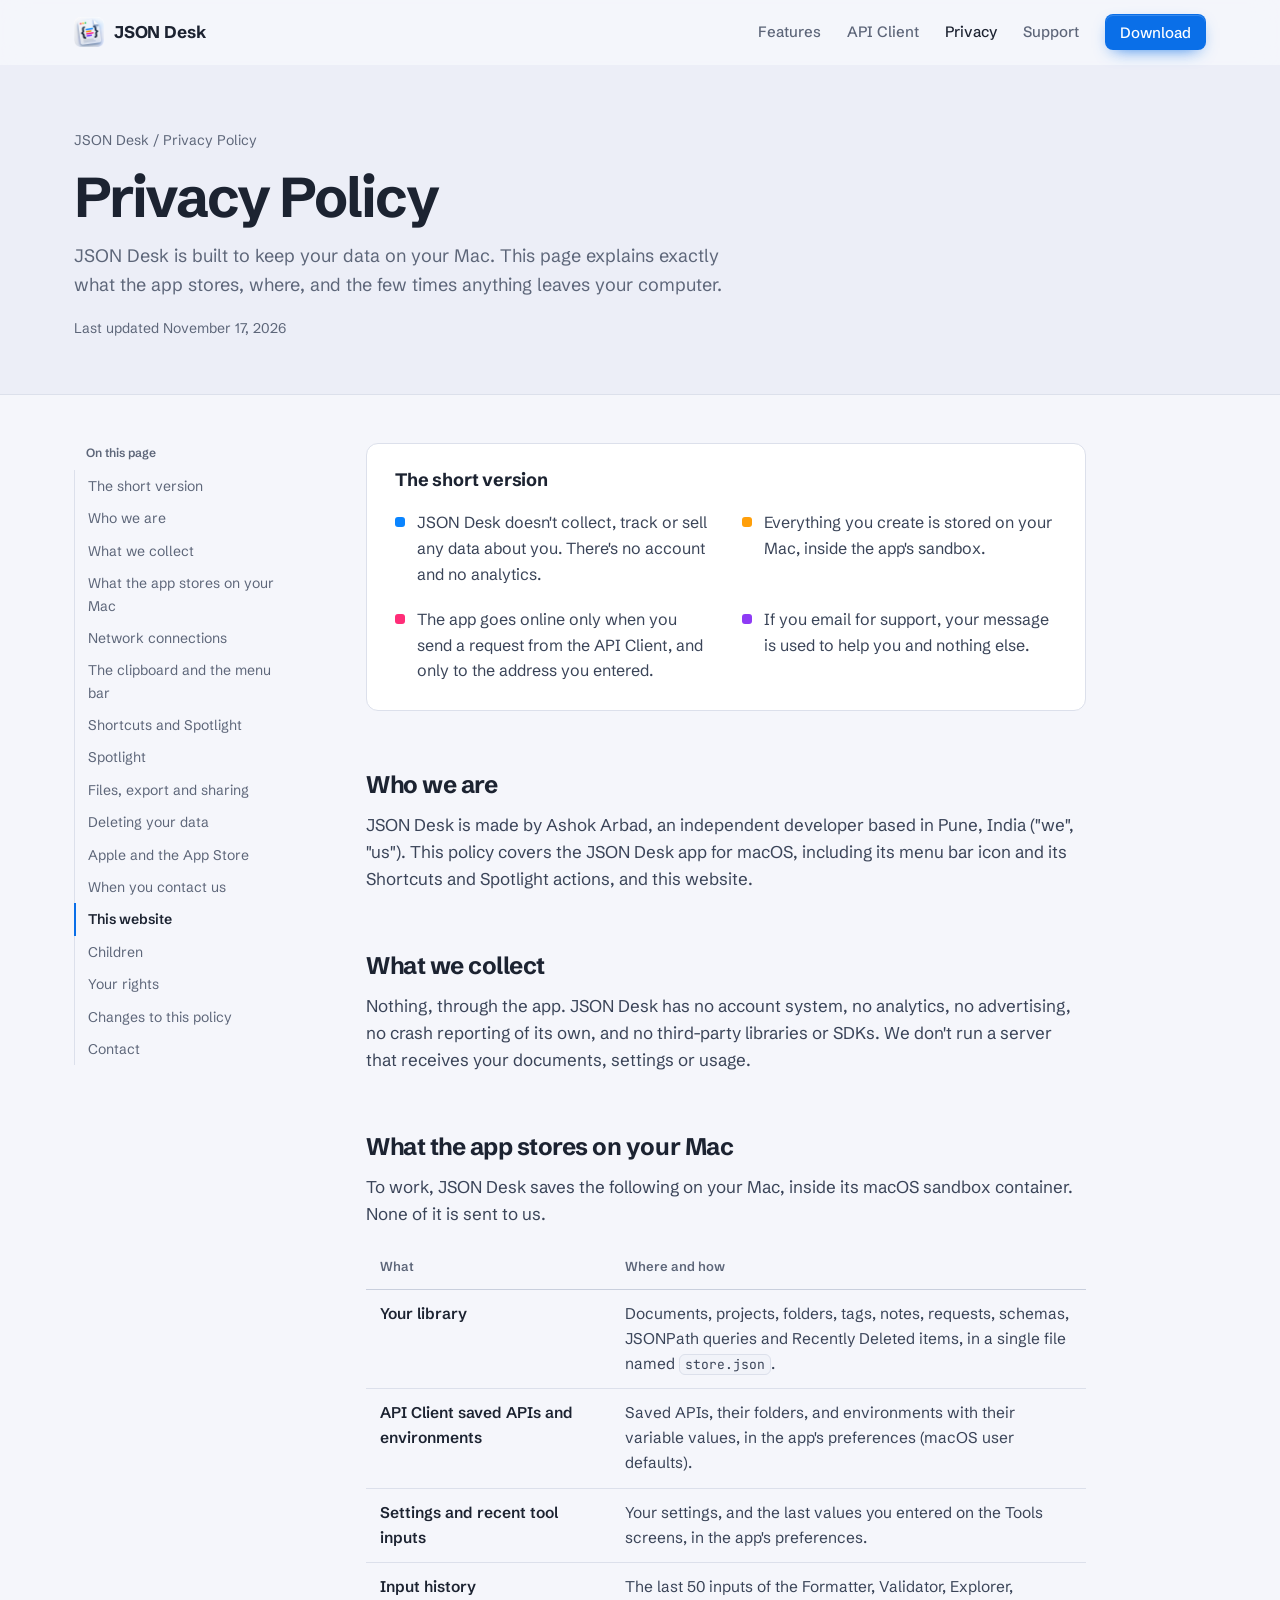
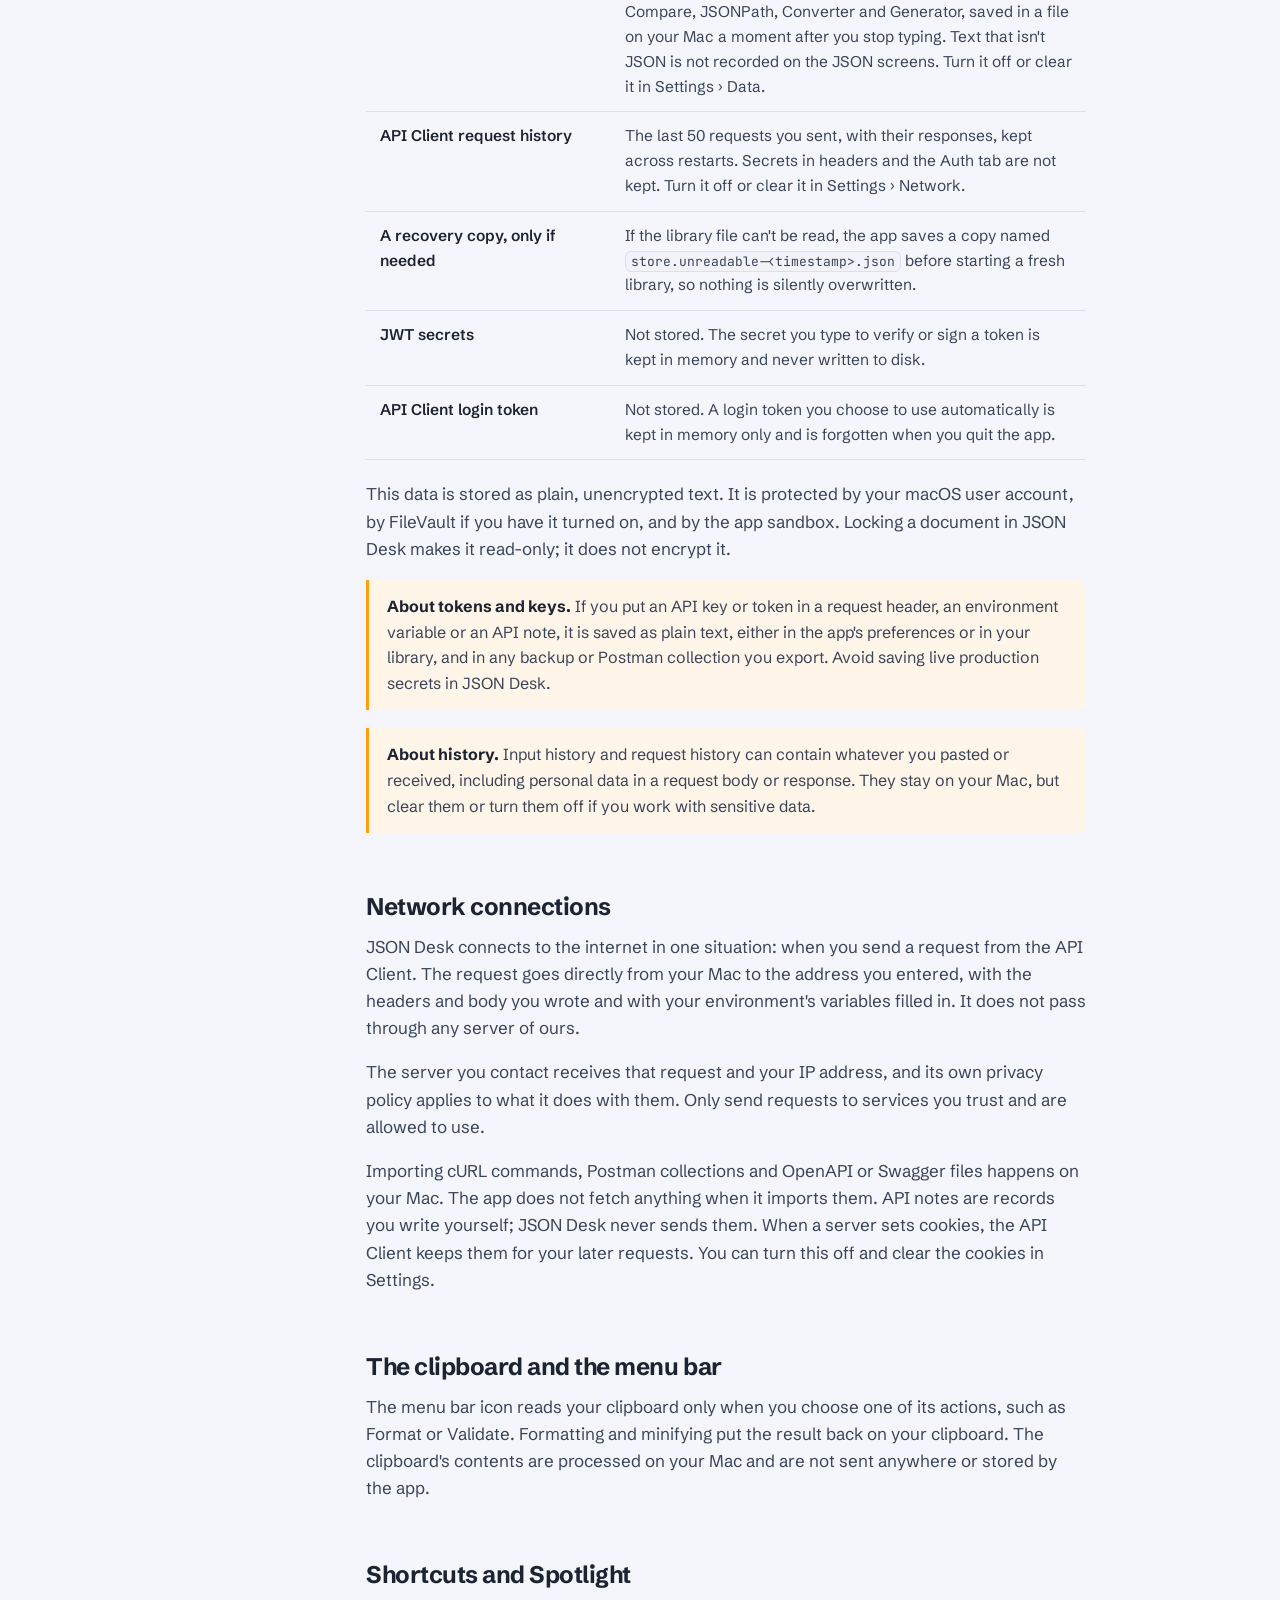
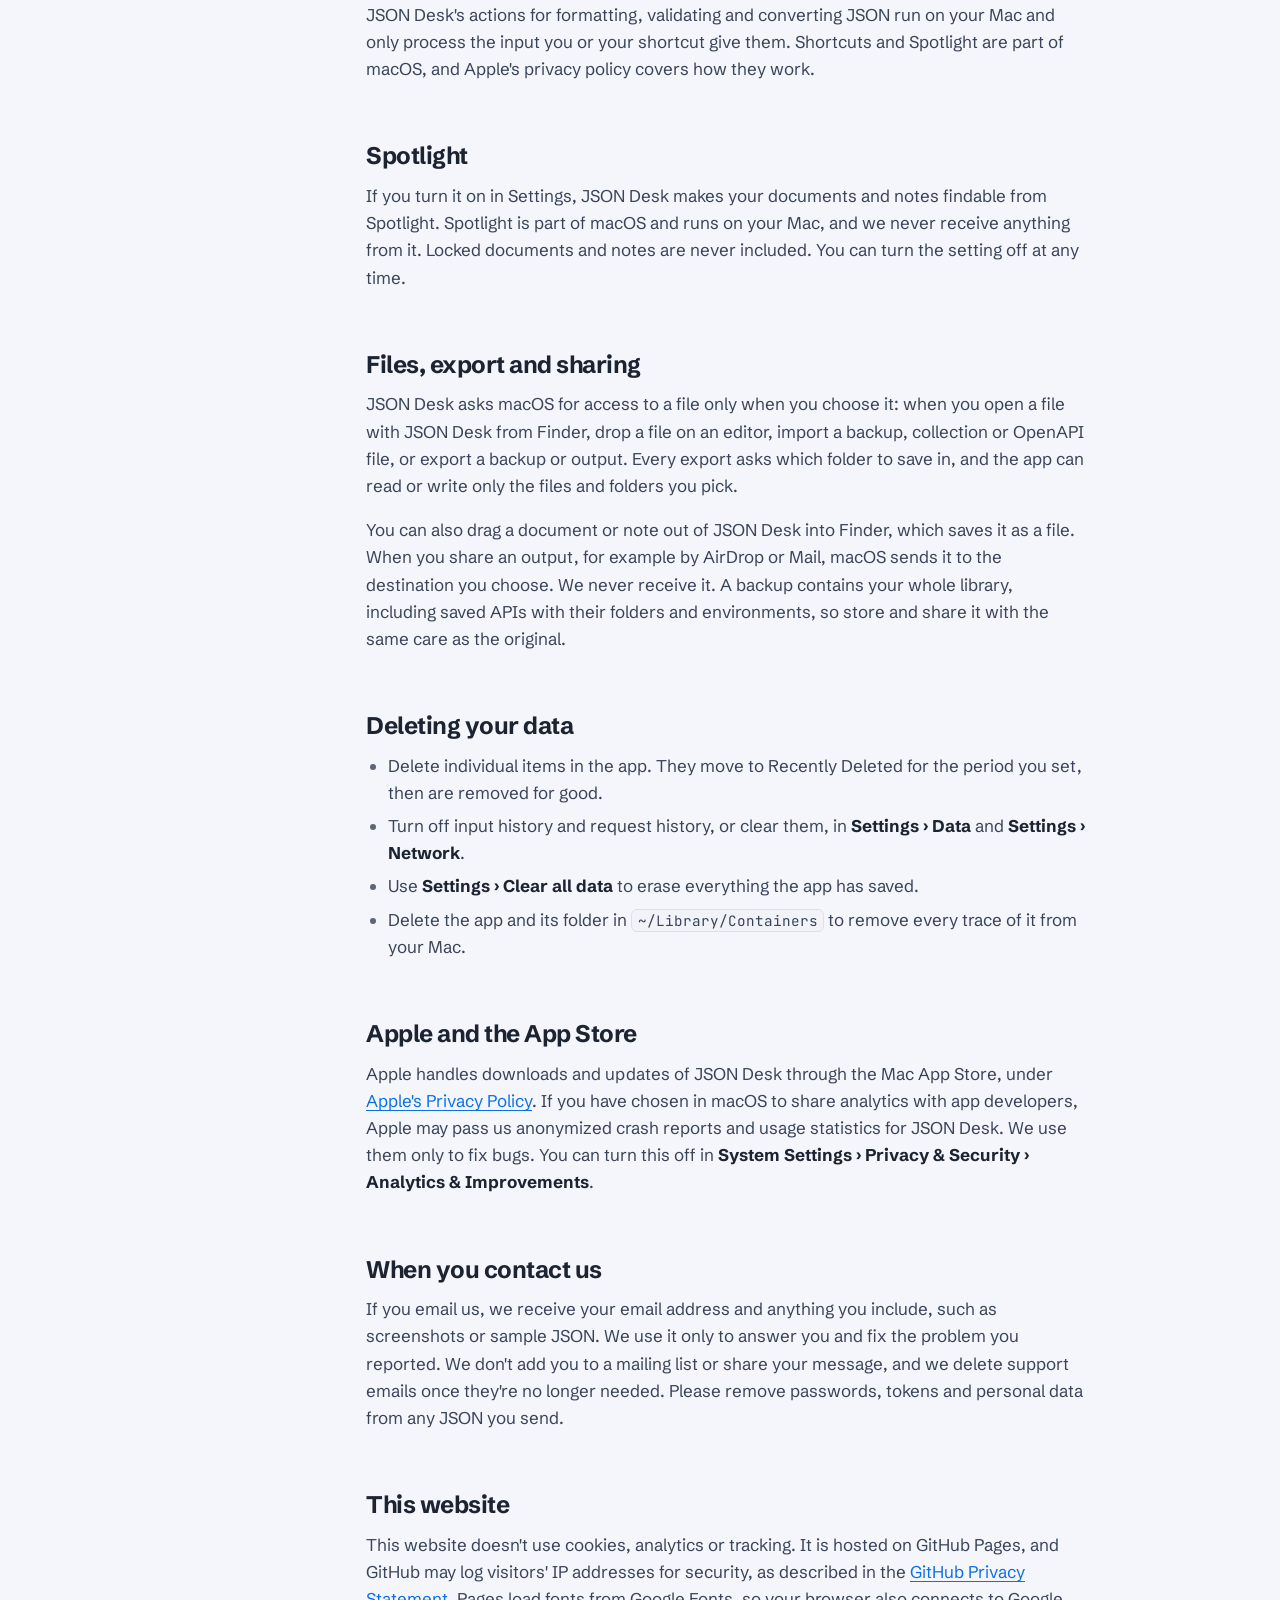
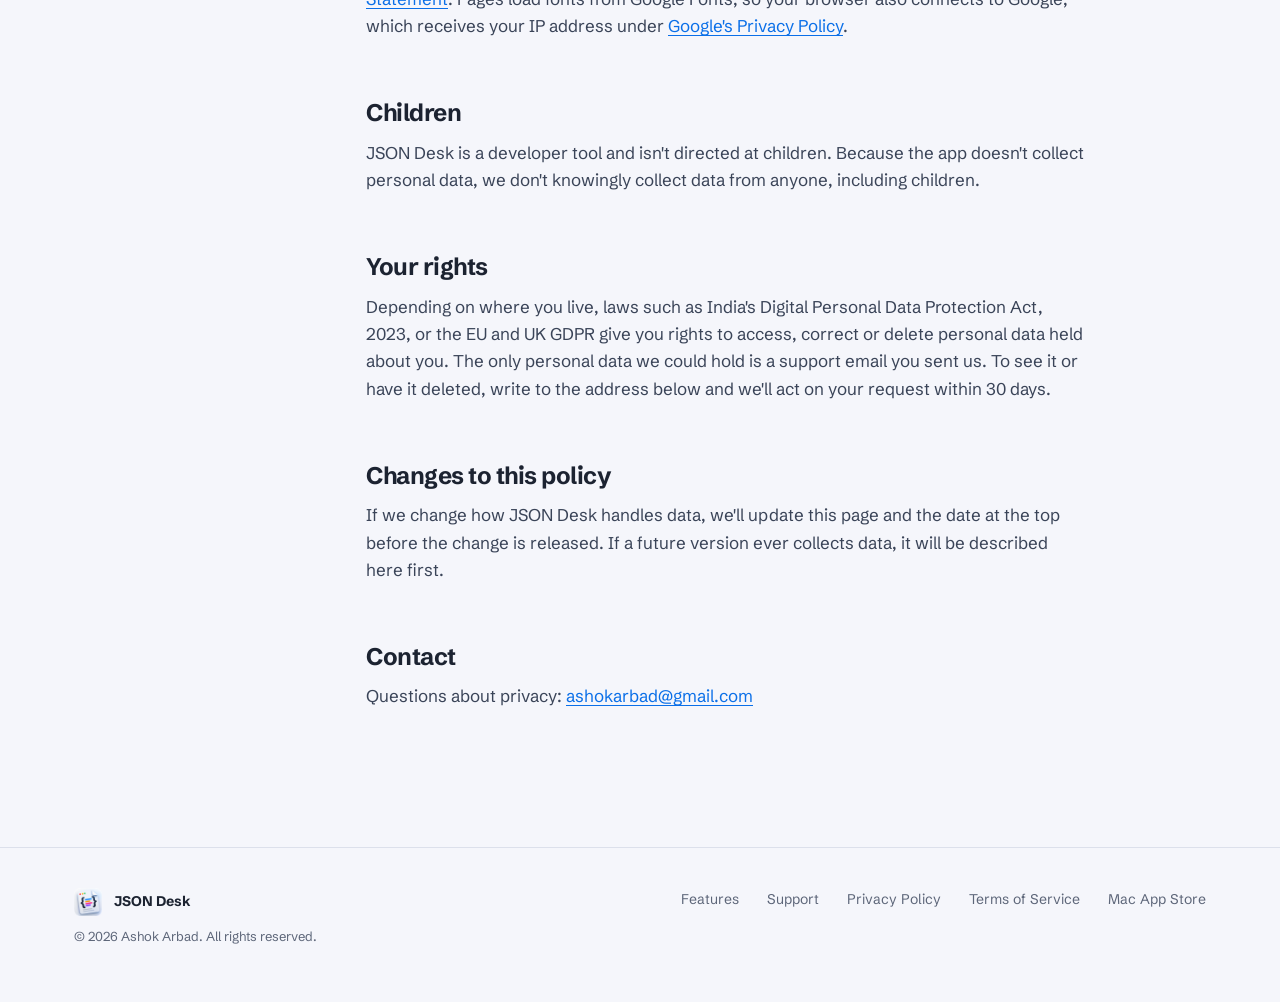
==== commit 373ff8a6: "files updated for 3.5" ====
--- a/privacy-policy.html
+++ b/privacy-policy.html
@@ -42,7 +42,7 @@
         <p class="crumb"><a href="./">JSON Desk</a> / Privacy Policy</p>
         <h1>Privacy Policy</h1>
         <p class="lede">JSON Desk is built to keep your data on your Mac. This page explains exactly what the app stores, where, and the few times anything leaves your computer.</p>
-        <p class="meta">Last updated November 16, 2026</p>
+        <p class="meta">Last updated November 17, 2026</p>
       </div>
     </div>
 
@@ -92,7 +92,7 @@
     <tr><td>Your library</td><td>Documents, projects, folders, tags, notes, requests, schemas, JSONPath queries and Recently Deleted items, in a single file named <code>store.json</code>.</td></tr>
     <tr><td>API Client saved APIs and environments</td><td>Saved APIs, their folders, and environments with their variable values, in the app's preferences (macOS user defaults).</td></tr>
     <tr><td>Settings and recent tool inputs</td><td>Your settings, and the last values you entered on the Tools screens, in the app's preferences.</td></tr>
-    <tr><td>Input history</td><td>The last 50 inputs of the Formatter, Validator, Explorer, Compare, JSONPath, Converter and Generator, saved in a file on your Mac a moment after you stop typing. Turn it off or clear it in Settings › Data.</td></tr>
+    <tr><td>Input history</td><td>The last 50 inputs of the Formatter, Validator, Explorer, Compare, JSONPath, Converter and Generator, saved in a file on your Mac a moment after you stop typing. Text that isn't JSON is not recorded on the JSON screens. Turn it off or clear it in Settings › Data.</td></tr>
     <tr><td>API Client request history</td><td>The last 50 requests you sent, with their responses, kept across restarts. Secrets in headers and the Auth tab are not kept. Turn it off or clear it in Settings › Network.</td></tr>
     <tr><td>A recovery copy, only if needed</td><td>If the library file can't be read, the app saves a copy named <code>store.unreadable-&lt;timestamp&gt;.json</code> before starting a fresh library, so nothing is silently overwritten.</td></tr>
     <tr><td>JWT secrets</td><td>Not stored. The secret you type to verify or sign a token is kept in memory and never written to disk.</td></tr>
@@ -111,7 +111,7 @@
 <h2 id="network">Network connections</h2>
 <p>JSON Desk connects to the internet in one situation: when you send a request from the API Client. The request goes directly from your Mac to the address you entered, with the headers and body you wrote and with your environment's variables filled in. It does not pass through any server of ours.</p>
 <p>The server you contact receives that request and your IP address, and its own privacy policy applies to what it does with them. Only send requests to services you trust and are allowed to use.</p>
-<p>Importing cURL commands, Postman collections and OpenAPI or Swagger files happens on your Mac. The app does not fetch anything when it imports them. API notes are records you write yourself; JSON Desk never sends them. When a server sets cookies, the API Client keeps them for your later requests for your later requests. You can turn this off and clear the cookies in Settings.</p>
+<p>Importing cURL commands, Postman collections and OpenAPI or Swagger files happens on your Mac. The app does not fetch anything when it imports them. API notes are records you write yourself; JSON Desk never sends them. When a server sets cookies, the API Client keeps them for your later requests. You can turn this off and clear the cookies in Settings.</p>
 
 <h2 id="clipboard">The clipboard and the menu bar</h2>
 <p>The menu bar icon reads your clipboard only when you choose one of its actions, such as Format or Validate. Formatting and minifying put the result back on your clipboard. The clipboard's contents are processed on your Mac and are not sent anywhere or stored by the app.</p>
@@ -123,8 +123,8 @@
 <p>If you turn it on in Settings, JSON Desk makes your documents and notes findable from Spotlight. Spotlight is part of macOS and runs on your Mac, and we never receive anything from it. Locked documents and notes are never included. You can turn the setting off at any time.</p>
 
 <h2 id="files">Files, export and sharing</h2>
-<p>JSON Desk asks macOS for access to a file only when you choose it: when you open a file with JSON Desk from Finder, drop a file on an editor, import a backup, collection or OpenAPI file, or export a backup or output. The app can read or write only the files you pick.</p>
-<p>You can also drag a document or note out of JSON Desk into Finder, which saves it as a file. When you share an output, for example by AirDrop or Mail, macOS sends it to the destination you choose. We never receive it. A backup contains your whole library, so store and share it with the same care as the original.</p>
+<p>JSON Desk asks macOS for access to a file only when you choose it: when you open a file with JSON Desk from Finder, drop a file on an editor, import a backup, collection or OpenAPI file, or export a backup or output. Every export asks which folder to save in, and the app can read or write only the files and folders you pick.</p>
+<p>You can also drag a document or note out of JSON Desk into Finder, which saves it as a file. When you share an output, for example by AirDrop or Mail, macOS sends it to the destination you choose. We never receive it. A backup contains your whole library, including saved APIs with their folders and environments, so store and share it with the same care as the original.</p>
 
 <h2 id="deleting">Deleting your data</h2>
 <ul>
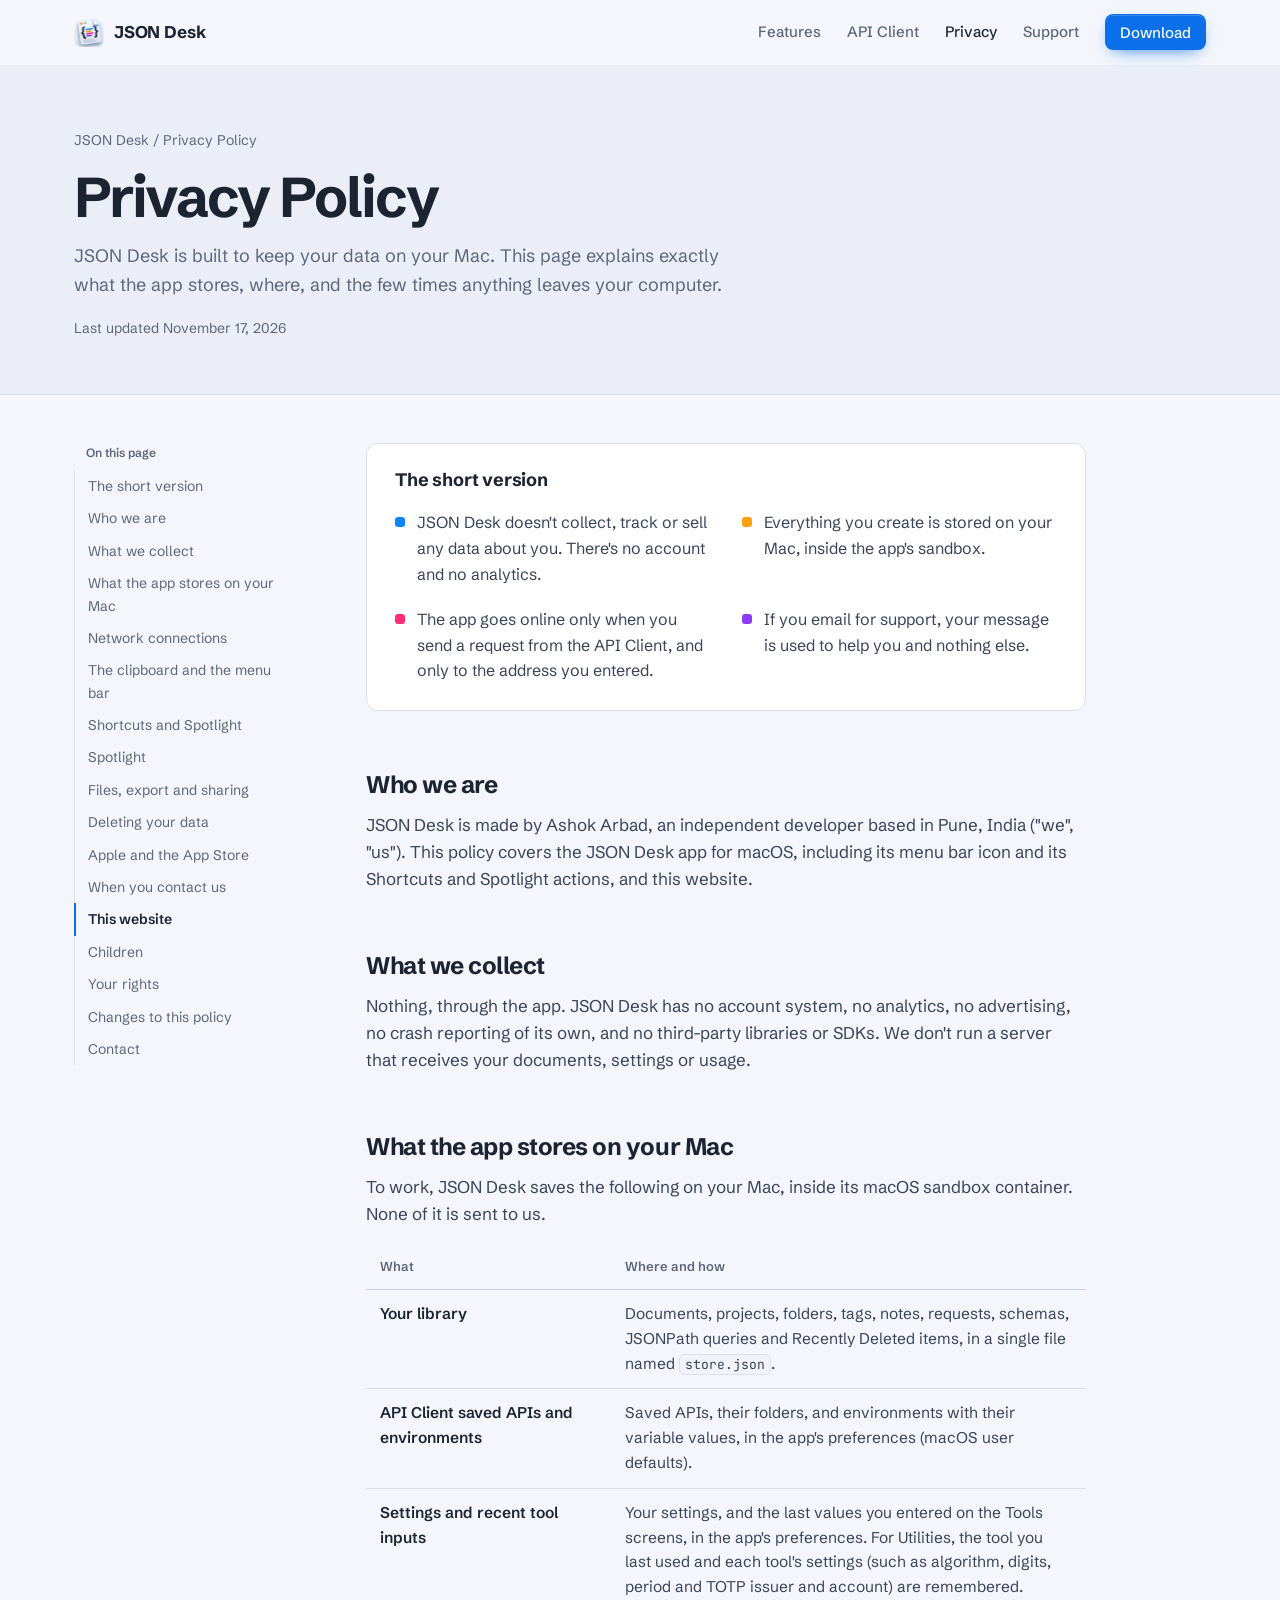
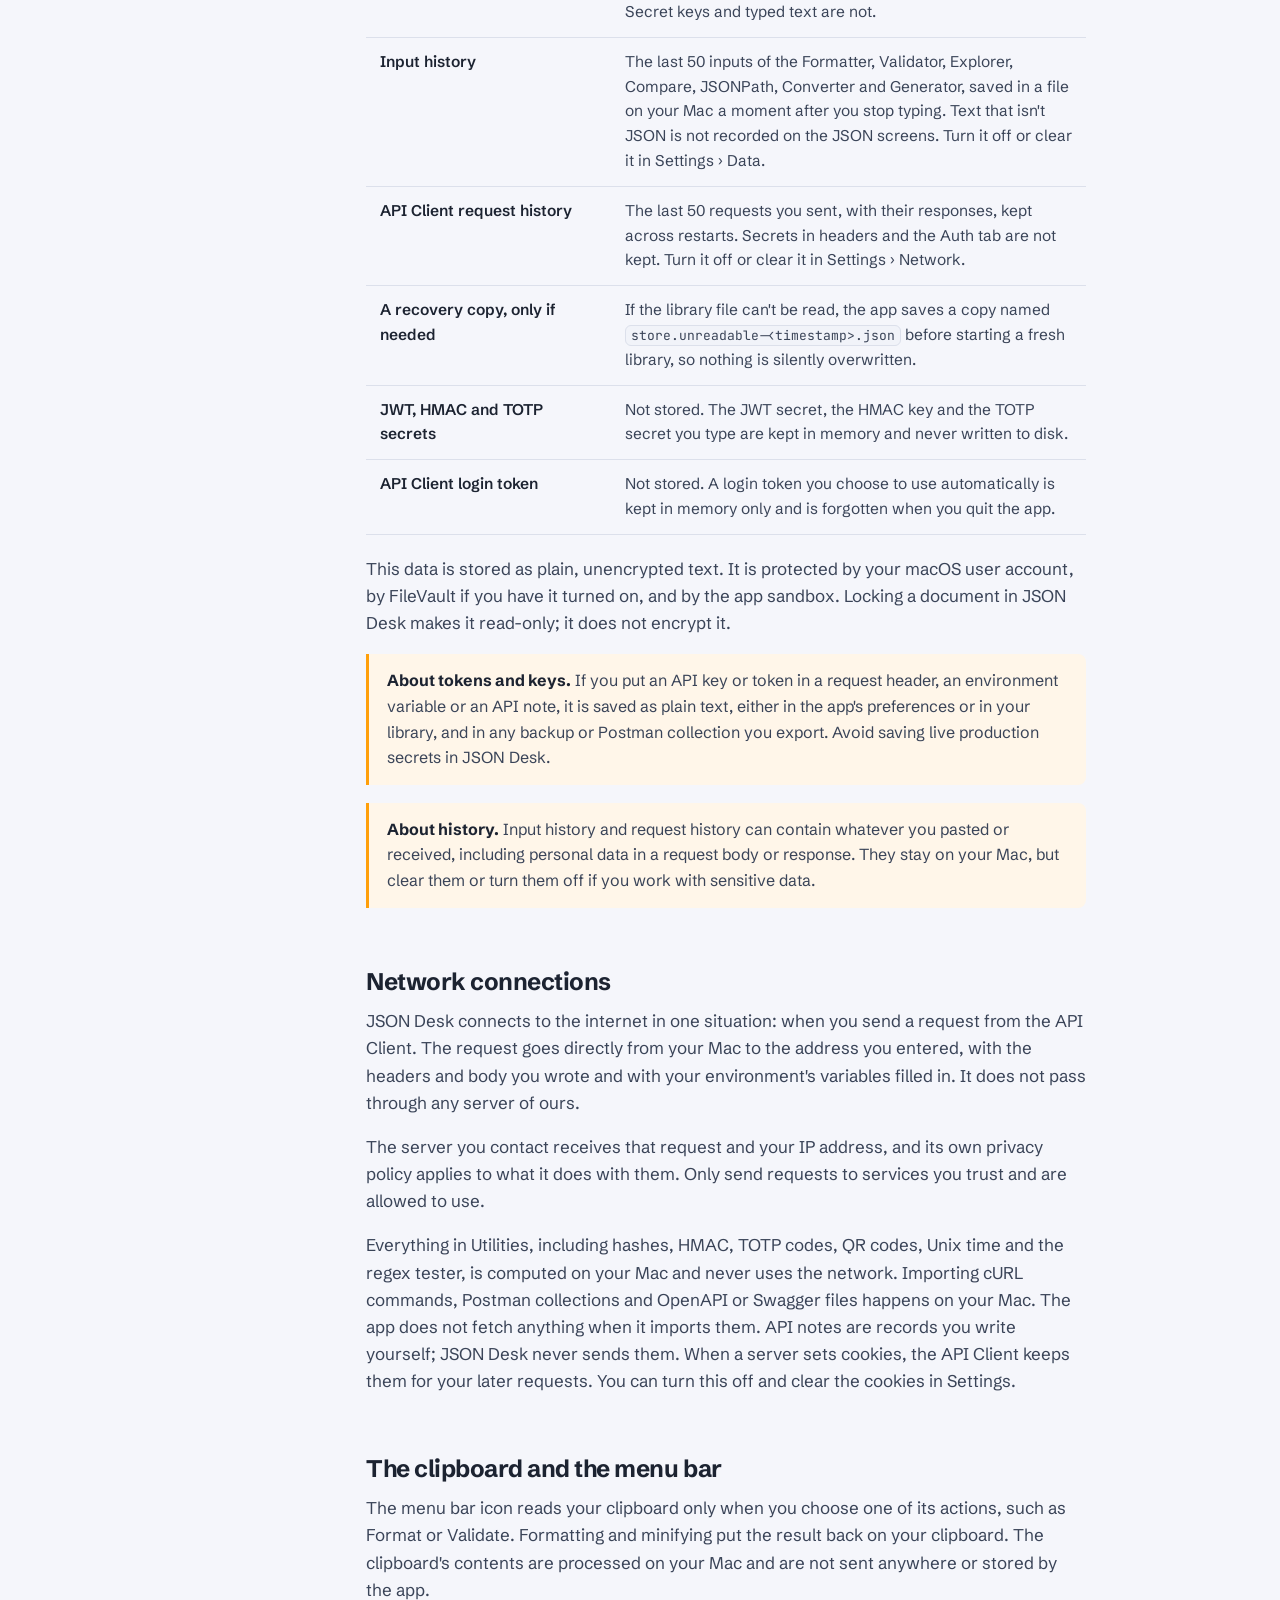
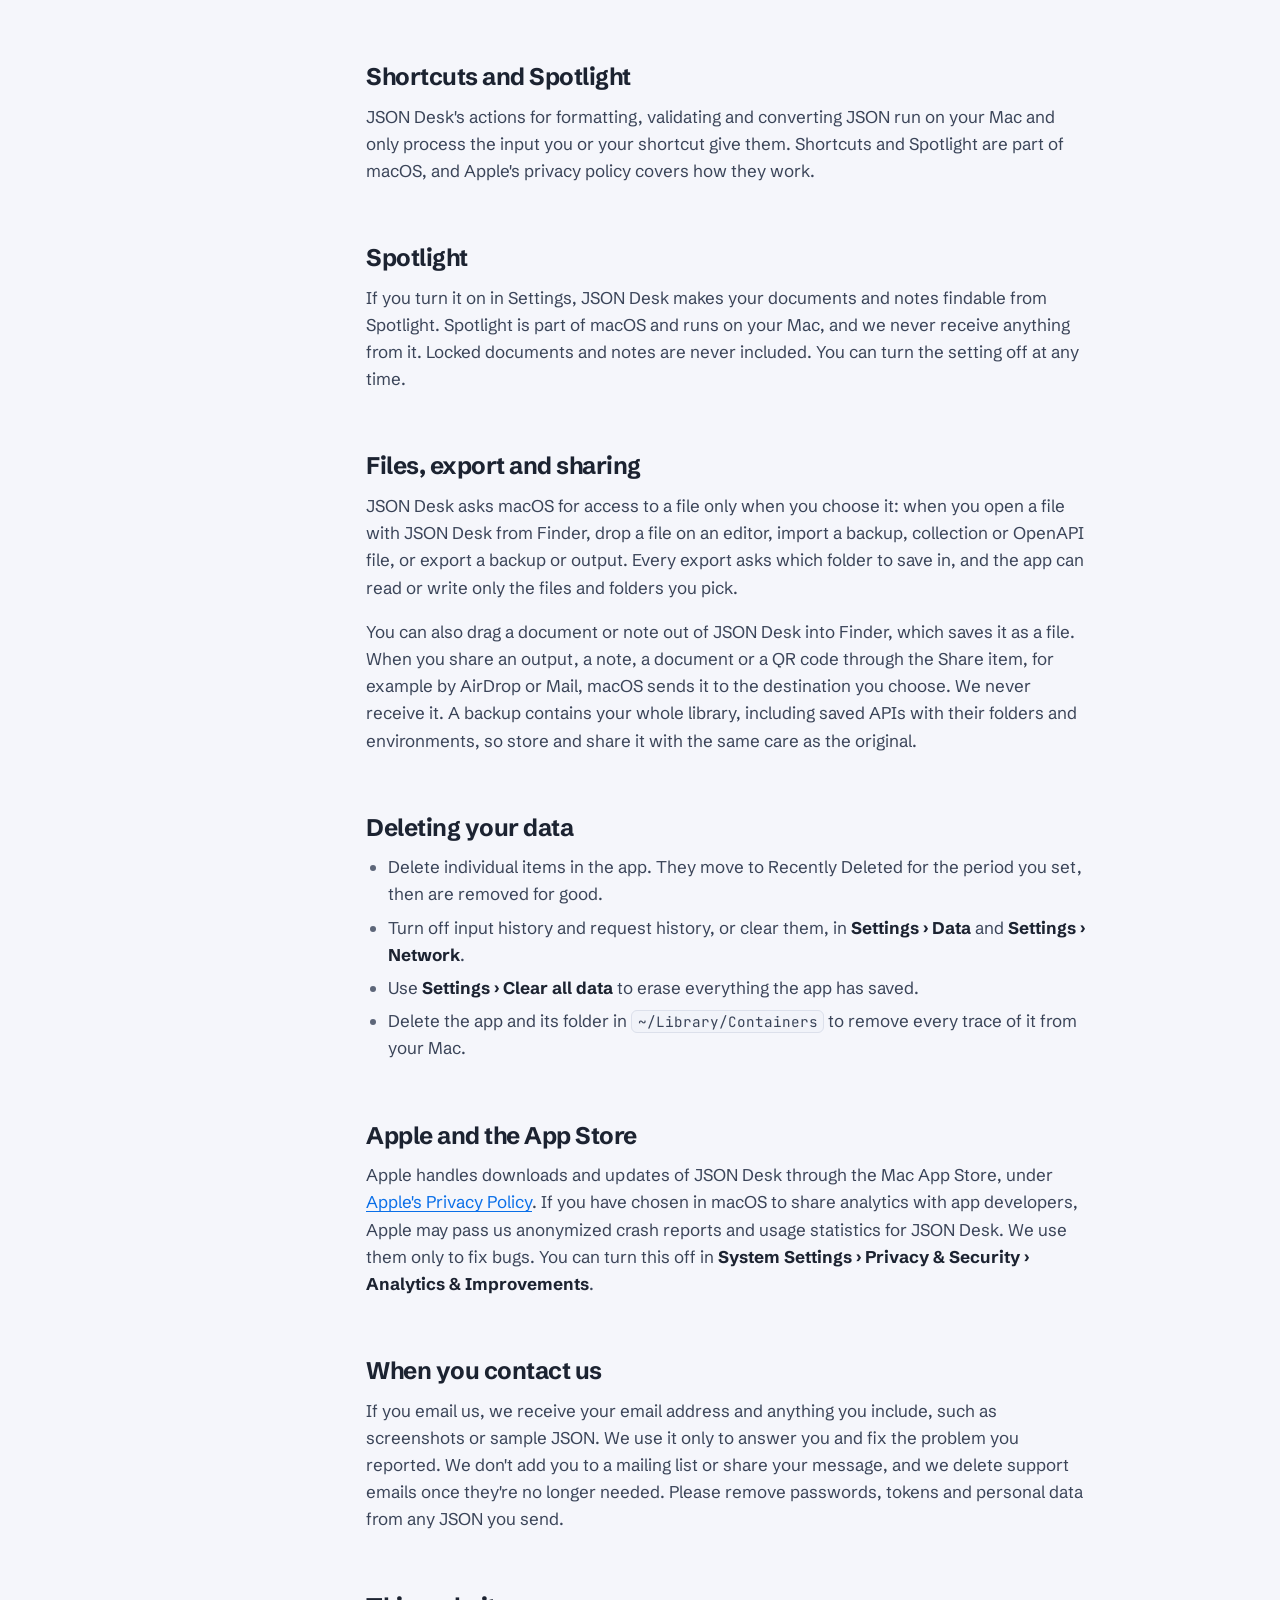
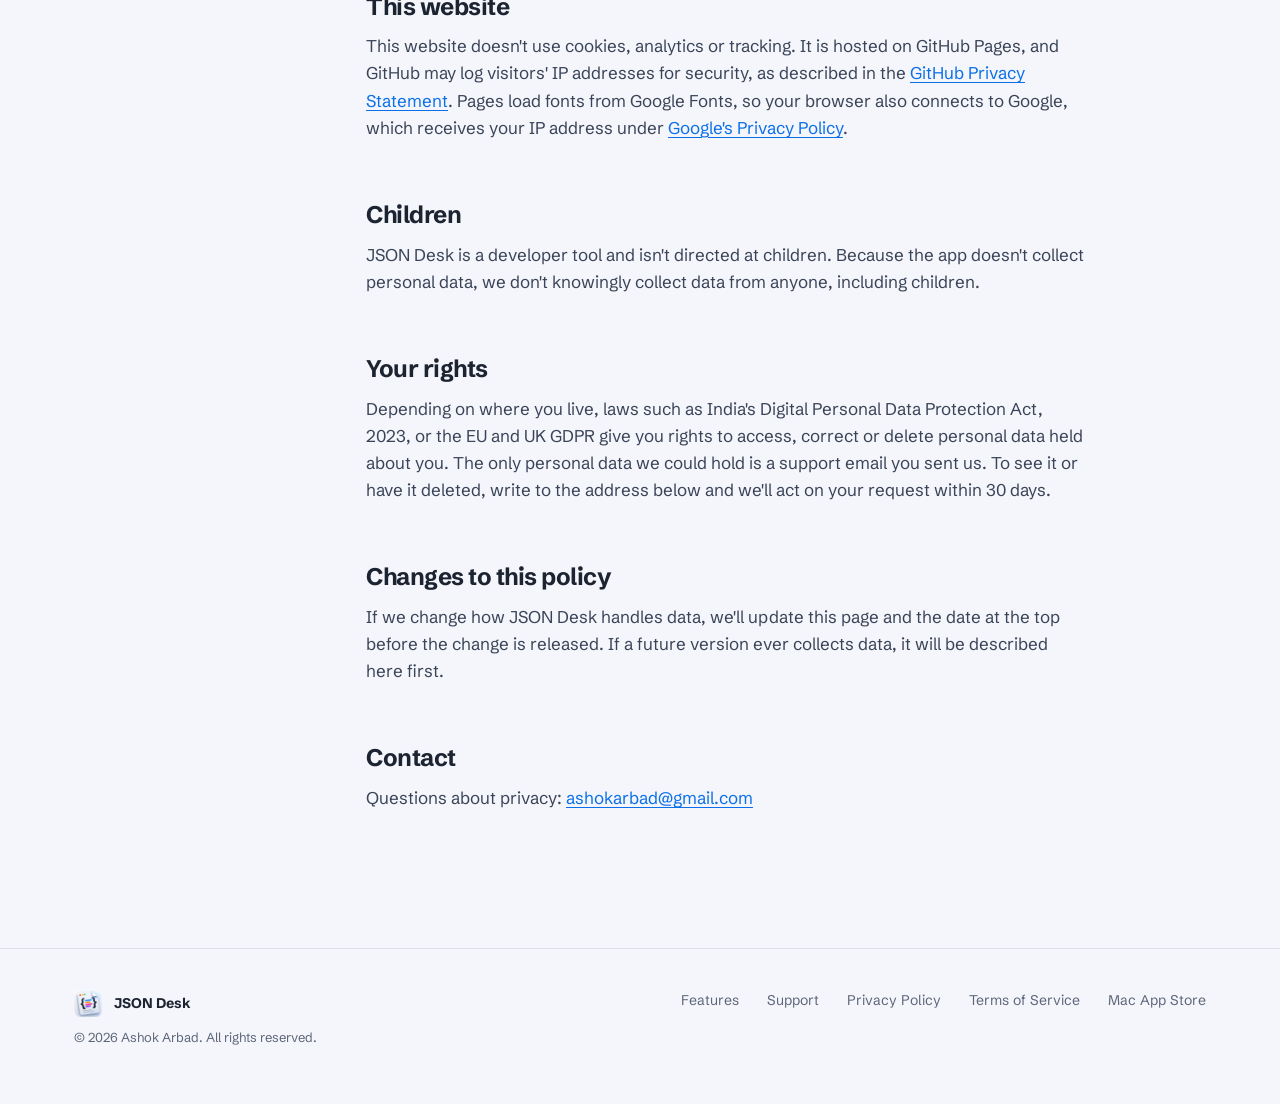
==== commit 0f7ed20a: "pages updated" ====
--- a/privacy-policy.html
+++ b/privacy-policy.html
@@ -91,11 +91,11 @@
   <tbody>
     <tr><td>Your library</td><td>Documents, projects, folders, tags, notes, requests, schemas, JSONPath queries and Recently Deleted items, in a single file named <code>store.json</code>.</td></tr>
     <tr><td>API Client saved APIs and environments</td><td>Saved APIs, their folders, and environments with their variable values, in the app's preferences (macOS user defaults).</td></tr>
-    <tr><td>Settings and recent tool inputs</td><td>Your settings, and the last values you entered on the Tools screens, in the app's preferences.</td></tr>
+    <tr><td>Settings and recent tool inputs</td><td>Your settings, and the last values you entered on the Tools screens, in the app's preferences. For Utilities, the tool you last used and each tool's settings (such as algorithm, digits, period and TOTP issuer and account) are remembered. Secret keys and typed text are not.</td></tr>
     <tr><td>Input history</td><td>The last 50 inputs of the Formatter, Validator, Explorer, Compare, JSONPath, Converter and Generator, saved in a file on your Mac a moment after you stop typing. Text that isn't JSON is not recorded on the JSON screens. Turn it off or clear it in Settings › Data.</td></tr>
     <tr><td>API Client request history</td><td>The last 50 requests you sent, with their responses, kept across restarts. Secrets in headers and the Auth tab are not kept. Turn it off or clear it in Settings › Network.</td></tr>
     <tr><td>A recovery copy, only if needed</td><td>If the library file can't be read, the app saves a copy named <code>store.unreadable-&lt;timestamp&gt;.json</code> before starting a fresh library, so nothing is silently overwritten.</td></tr>
-    <tr><td>JWT secrets</td><td>Not stored. The secret you type to verify or sign a token is kept in memory and never written to disk.</td></tr>
+    <tr><td>JWT, HMAC and TOTP secrets</td><td>Not stored. The JWT secret, the HMAC key and the TOTP secret you type are kept in memory and never written to disk.</td></tr>
     <tr><td>API Client login token</td><td>Not stored. A login token you choose to use automatically is kept in memory only and is forgotten when you quit the app.</td></tr>
   </tbody>
 </table>
@@ -111,7 +111,7 @@
 <h2 id="network">Network connections</h2>
 <p>JSON Desk connects to the internet in one situation: when you send a request from the API Client. The request goes directly from your Mac to the address you entered, with the headers and body you wrote and with your environment's variables filled in. It does not pass through any server of ours.</p>
 <p>The server you contact receives that request and your IP address, and its own privacy policy applies to what it does with them. Only send requests to services you trust and are allowed to use.</p>
-<p>Importing cURL commands, Postman collections and OpenAPI or Swagger files happens on your Mac. The app does not fetch anything when it imports them. API notes are records you write yourself; JSON Desk never sends them. When a server sets cookies, the API Client keeps them for your later requests. You can turn this off and clear the cookies in Settings.</p>
+<p>Everything in Utilities, including hashes, HMAC, TOTP codes, QR codes, Unix time and the regex tester, is computed on your Mac and never uses the network. Importing cURL commands, Postman collections and OpenAPI or Swagger files happens on your Mac. The app does not fetch anything when it imports them. API notes are records you write yourself; JSON Desk never sends them. When a server sets cookies, the API Client keeps them for your later requests. You can turn this off and clear the cookies in Settings.</p>
 
 <h2 id="clipboard">The clipboard and the menu bar</h2>
 <p>The menu bar icon reads your clipboard only when you choose one of its actions, such as Format or Validate. Formatting and minifying put the result back on your clipboard. The clipboard's contents are processed on your Mac and are not sent anywhere or stored by the app.</p>
@@ -124,7 +124,7 @@
 
 <h2 id="files">Files, export and sharing</h2>
 <p>JSON Desk asks macOS for access to a file only when you choose it: when you open a file with JSON Desk from Finder, drop a file on an editor, import a backup, collection or OpenAPI file, or export a backup or output. Every export asks which folder to save in, and the app can read or write only the files and folders you pick.</p>
-<p>You can also drag a document or note out of JSON Desk into Finder, which saves it as a file. When you share an output, for example by AirDrop or Mail, macOS sends it to the destination you choose. We never receive it. A backup contains your whole library, including saved APIs with their folders and environments, so store and share it with the same care as the original.</p>
+<p>You can also drag a document or note out of JSON Desk into Finder, which saves it as a file. When you share an output, a note, a document or a QR code through the Share item, for example by AirDrop or Mail, macOS sends it to the destination you choose. We never receive it. A backup contains your whole library, including saved APIs with their folders and environments, so store and share it with the same care as the original.</p>
 
 <h2 id="deleting">Deleting your data</h2>
 <ul>
